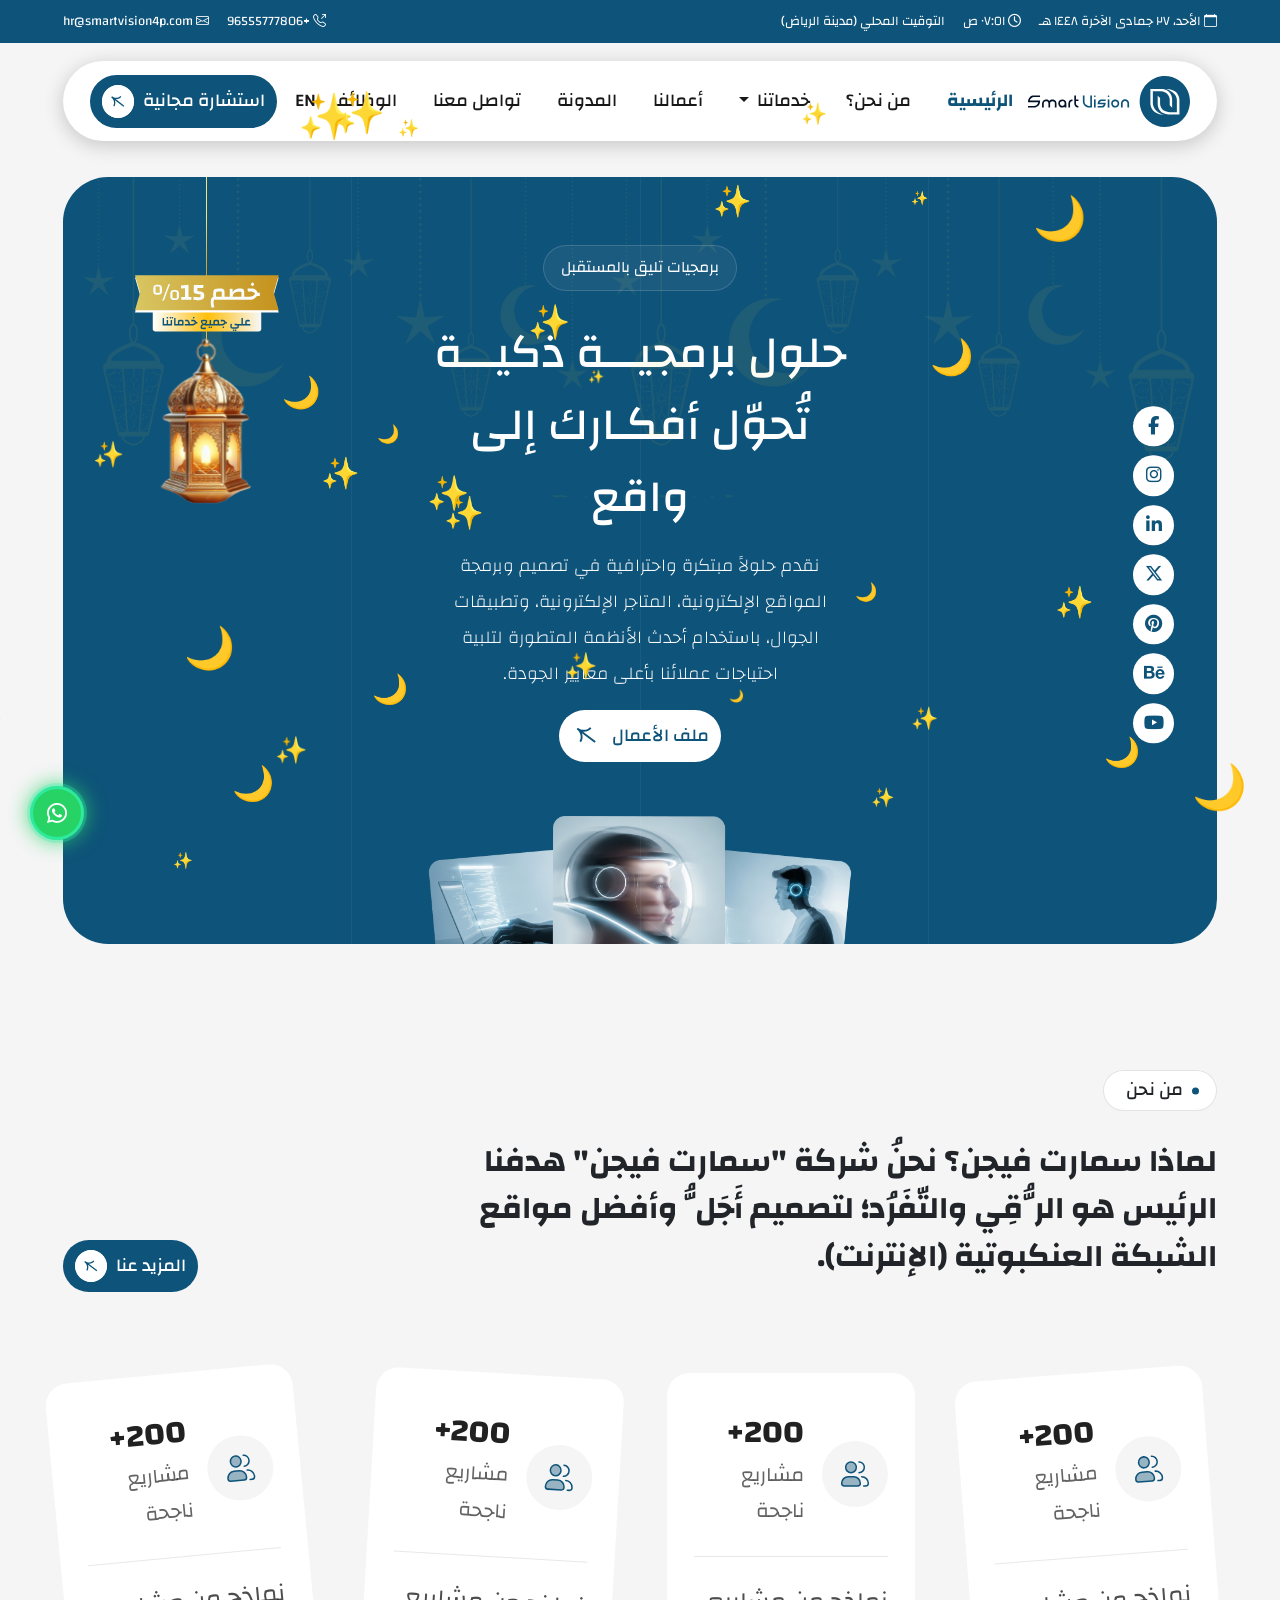
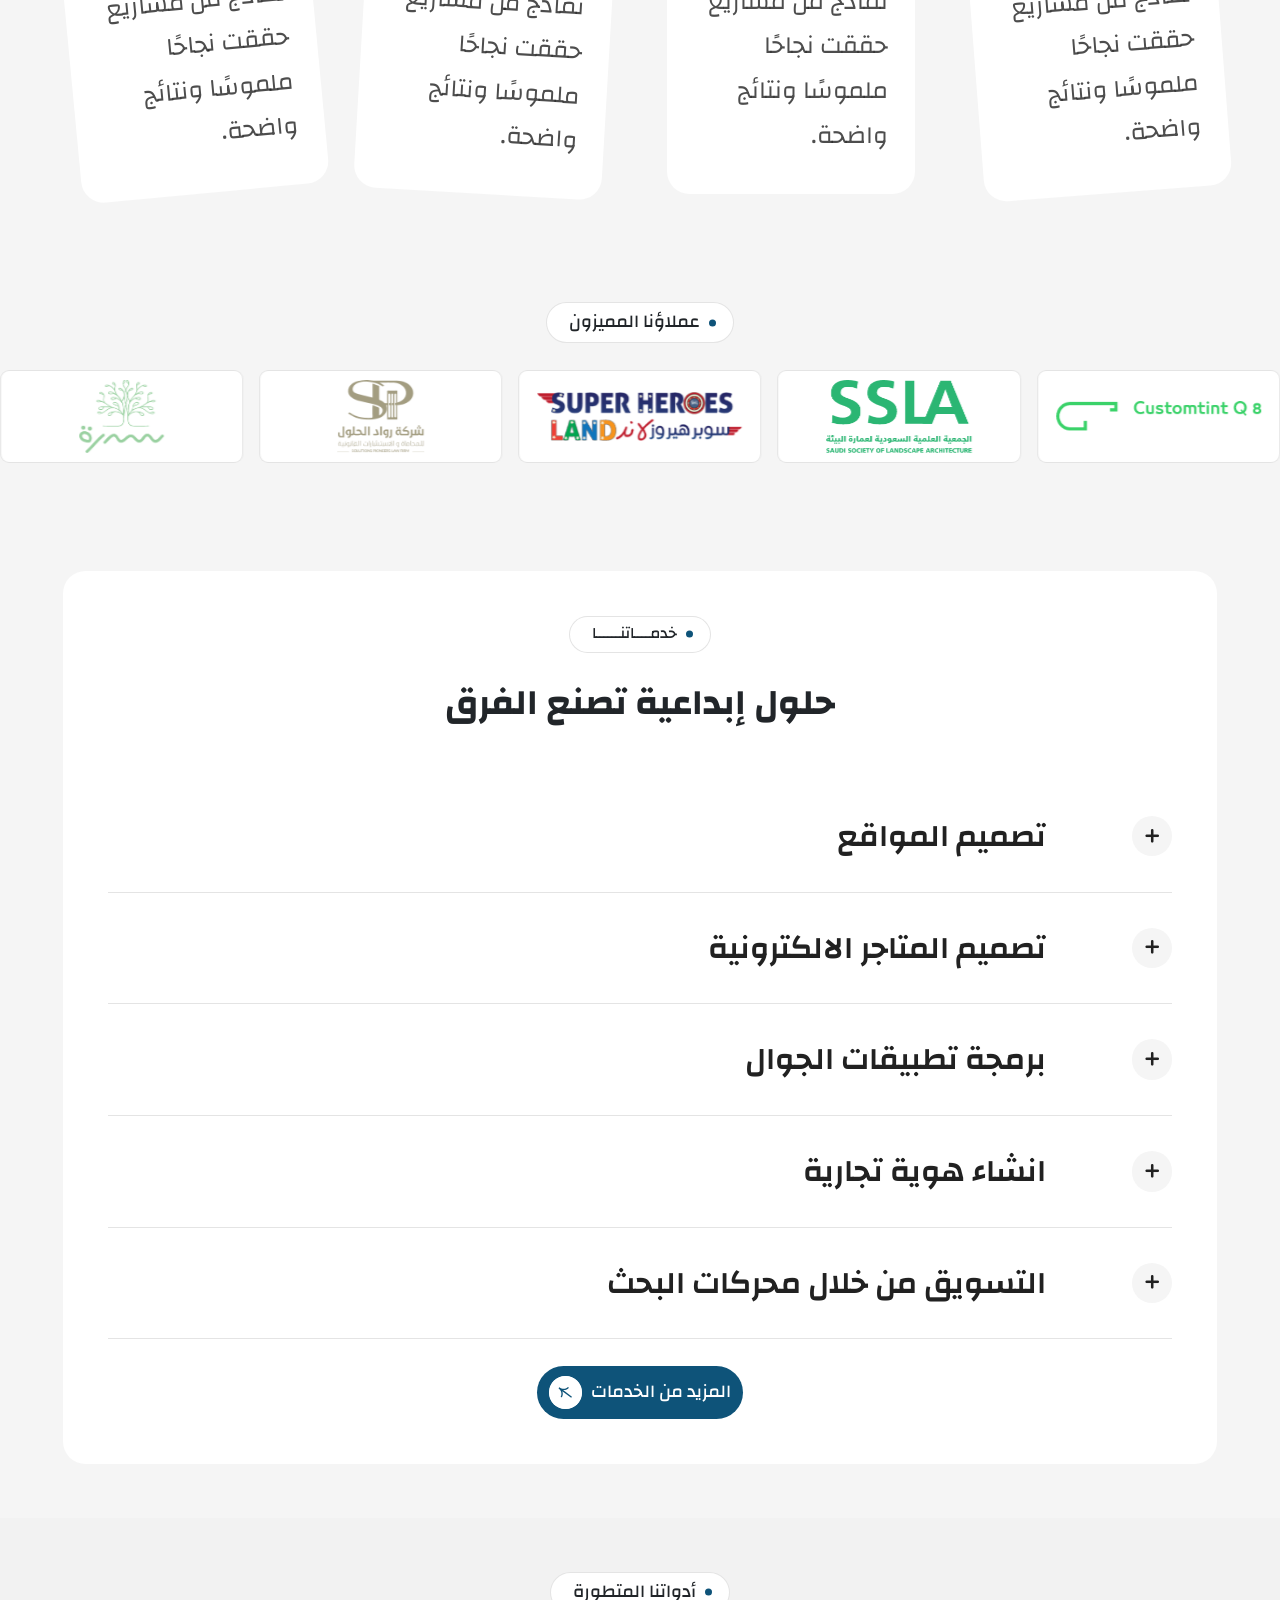
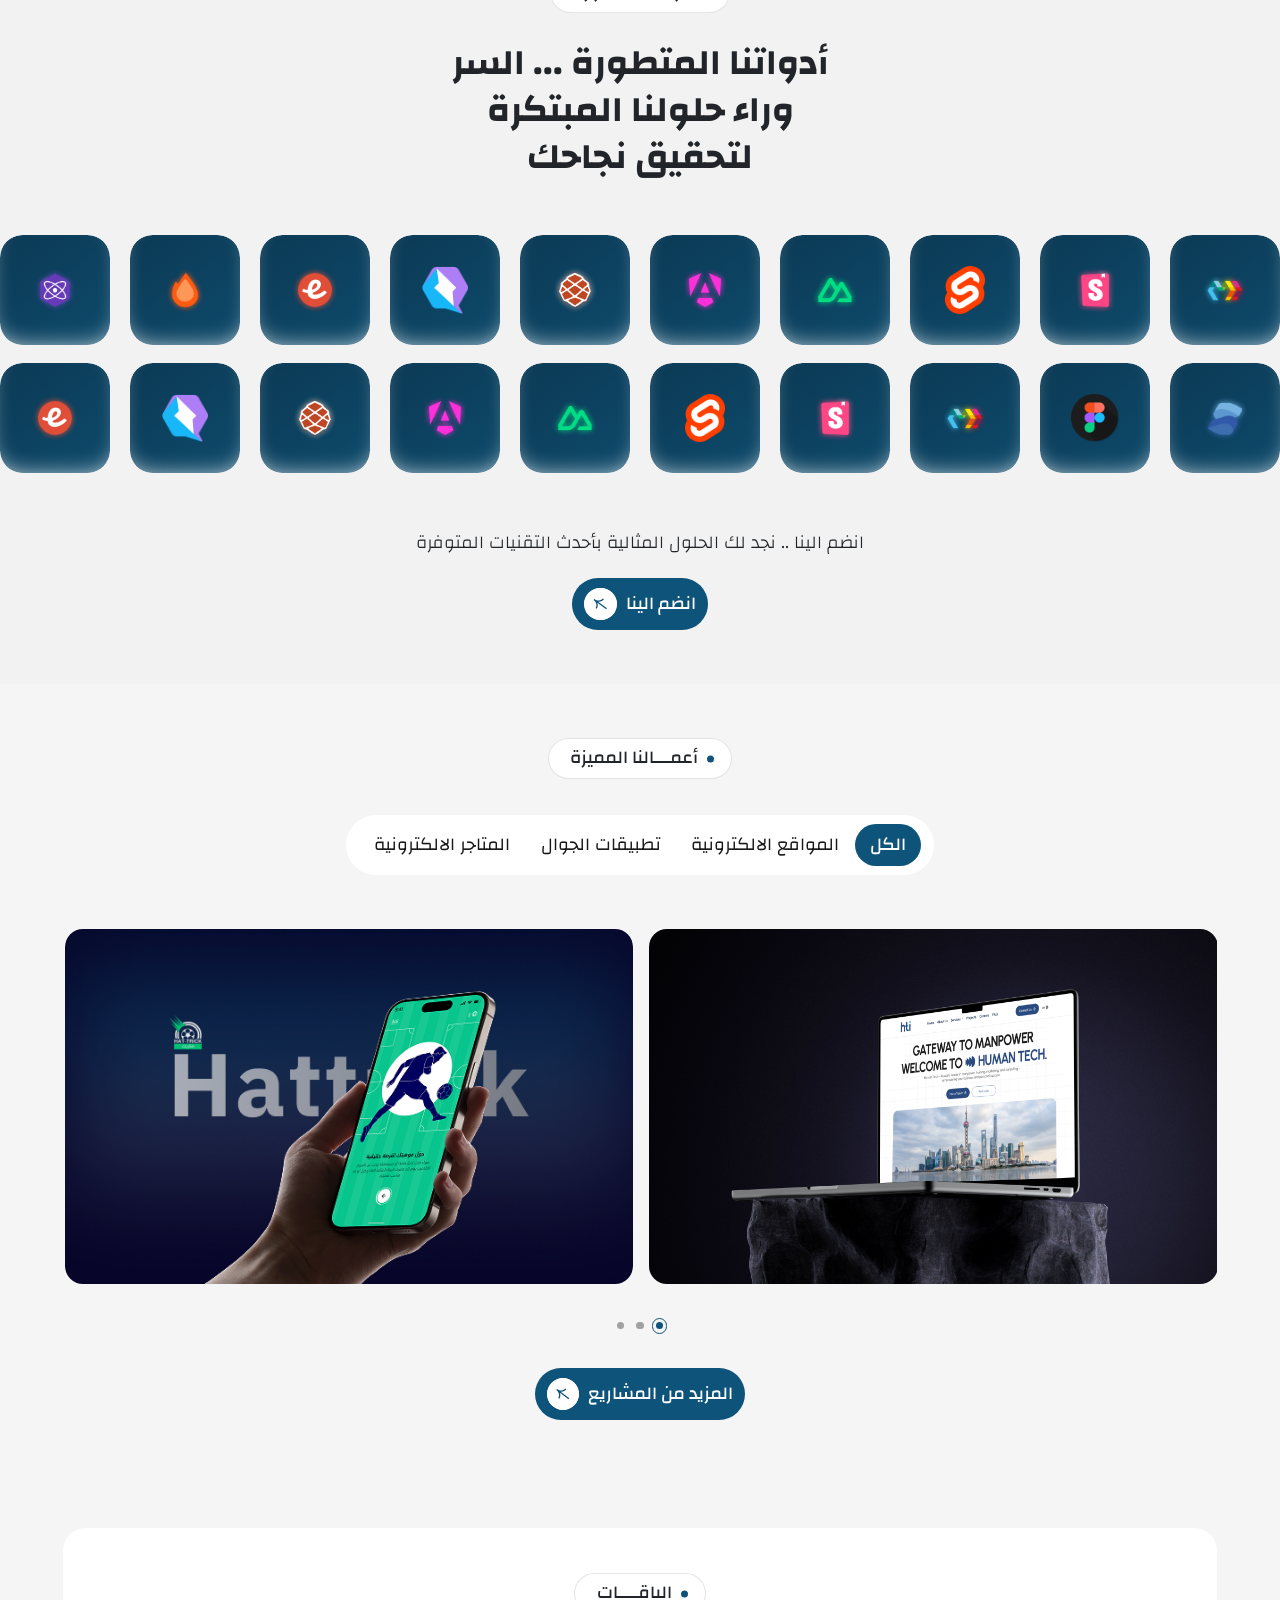
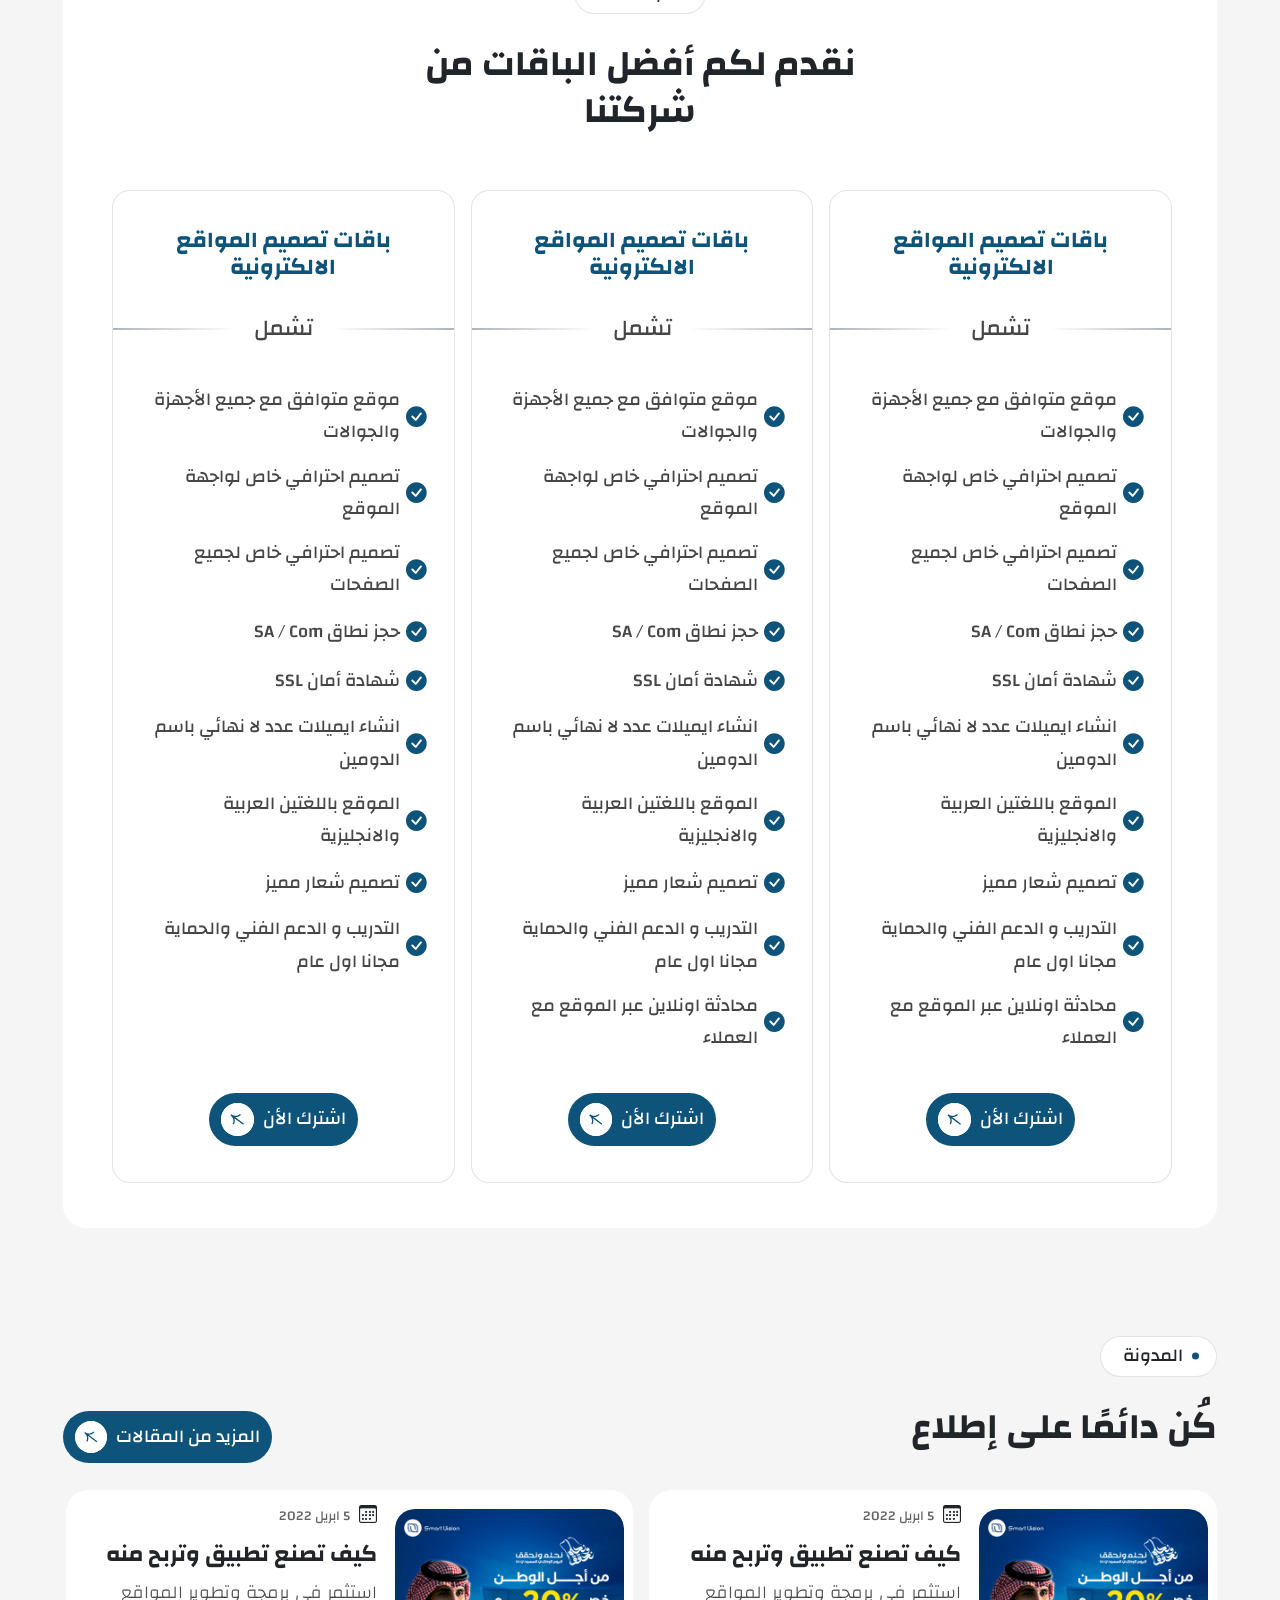
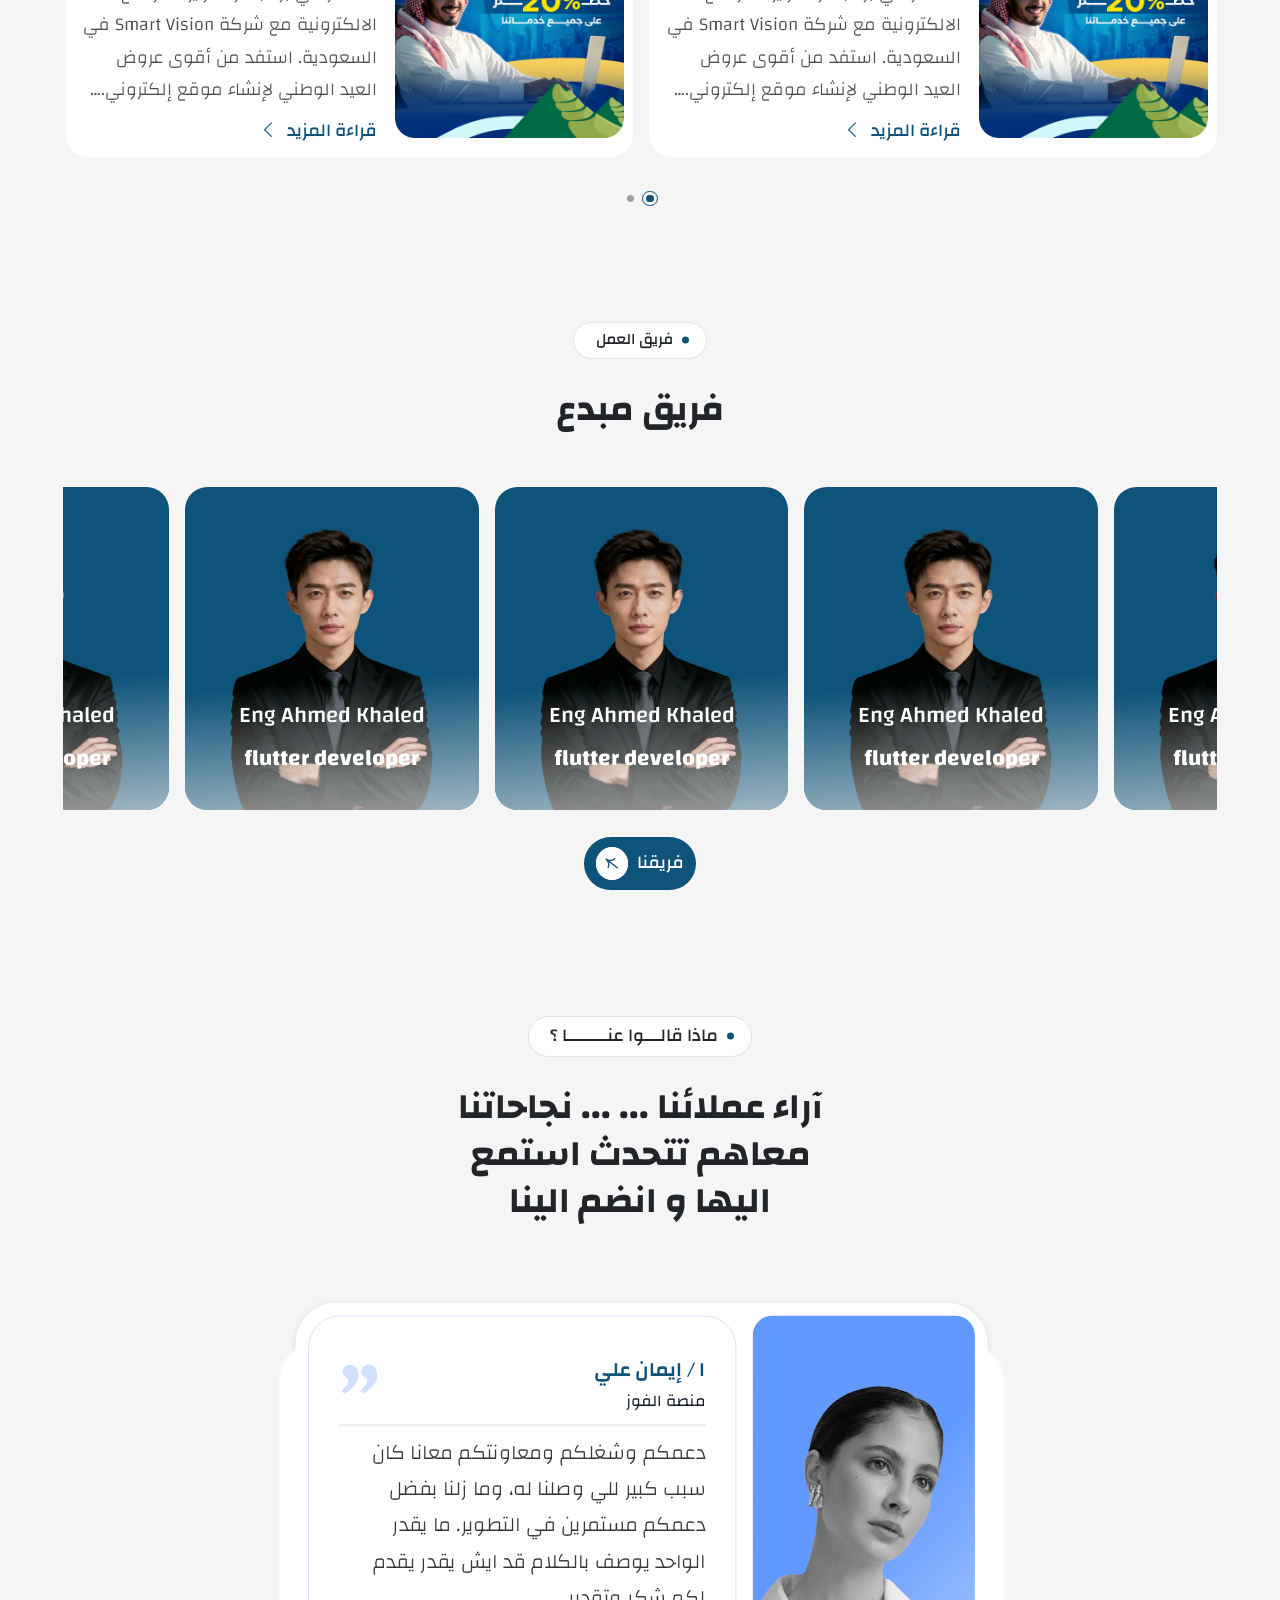
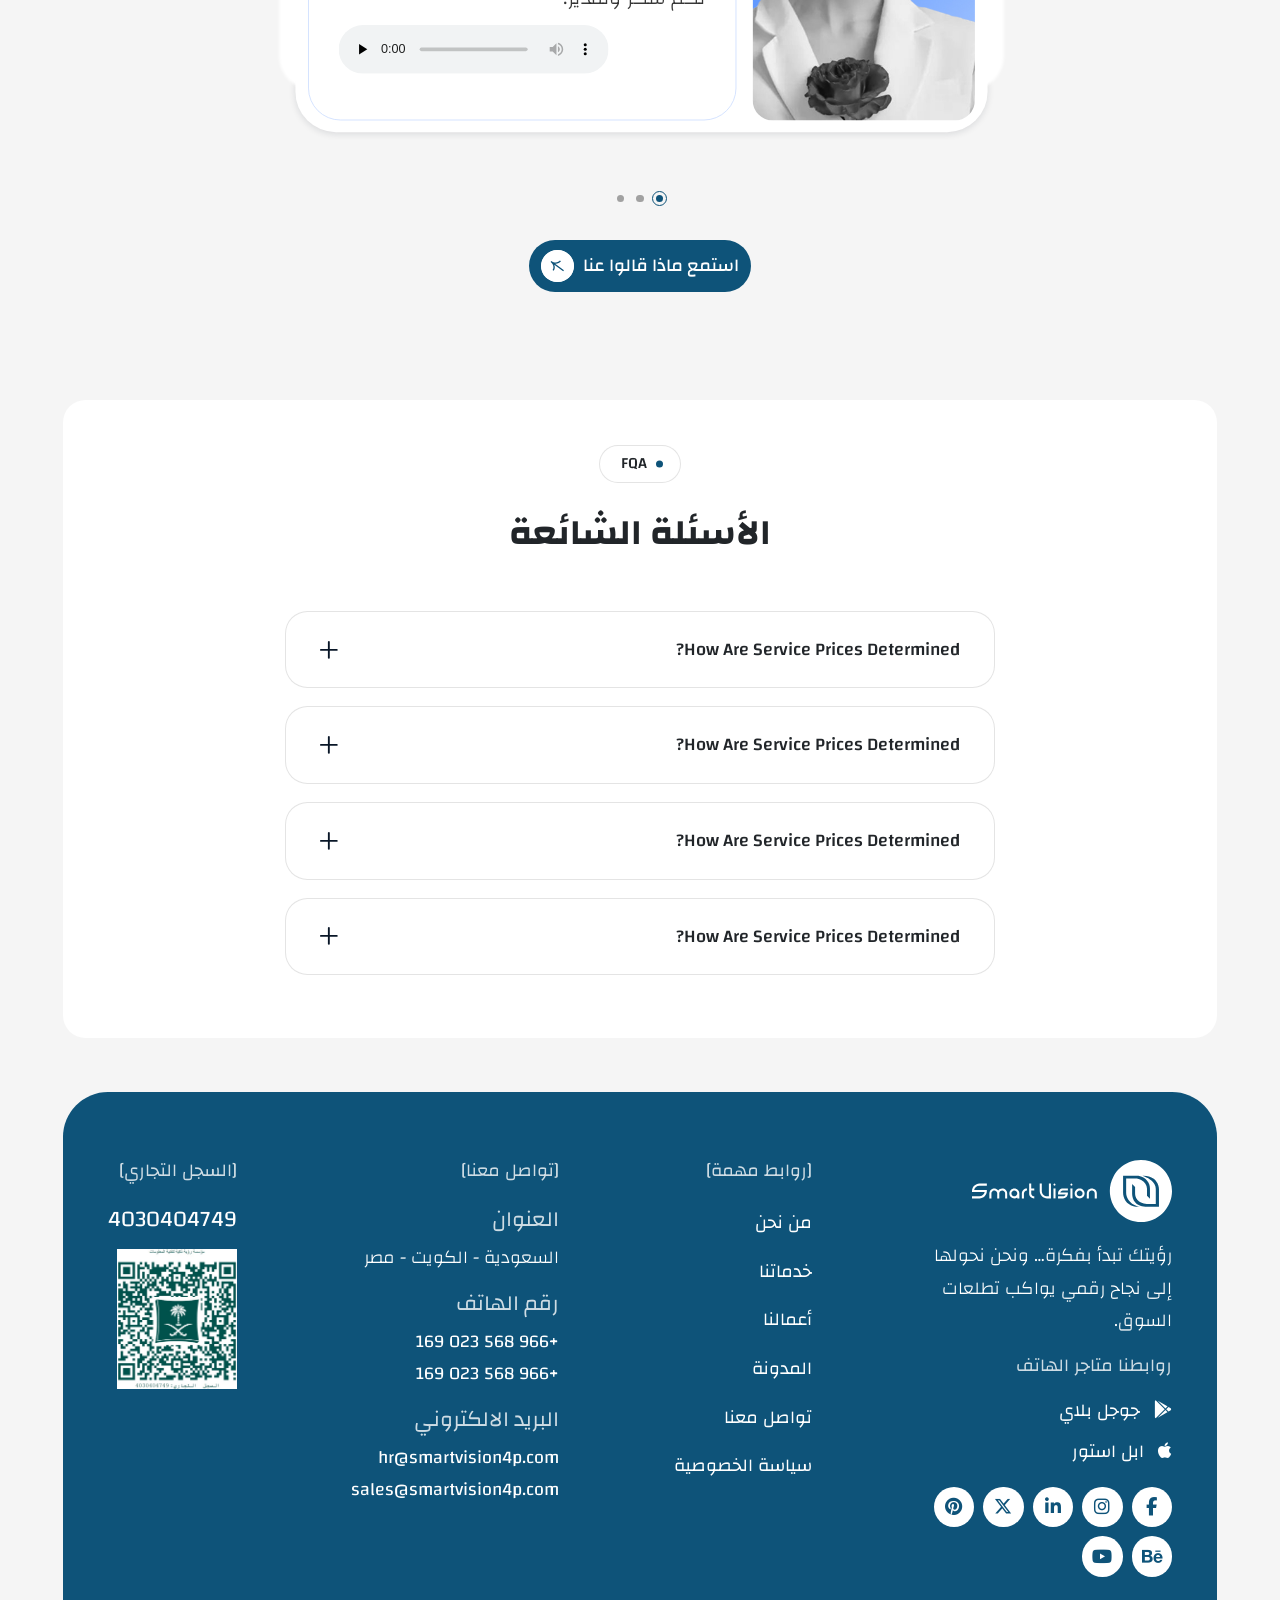
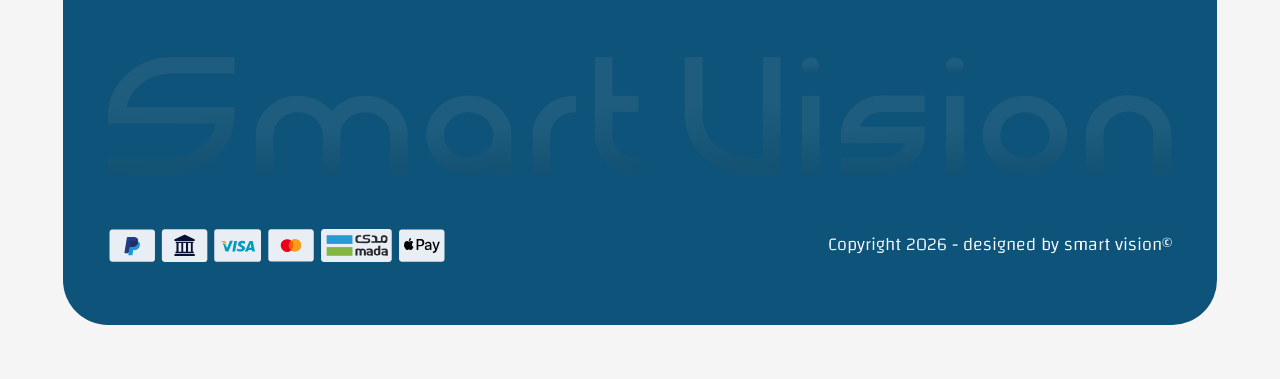
==== index.html @ 7037a44e "smart" ====
<!doctype html>
<html lang="ar" dir="rtl">
  <head>
    <meta charset="UTF-8" />
    <meta http-equiv="X-UA-Compatible" content="IE=edge" />
    <meta name="viewport" content="width=device-width, initial-scale=1.0" />
    <title>Smart Vision</title>
    <link rel="icon" href="images/fav_icon.svg" />

    <meta
      name="keywords"
      content="شركة تصميم مواقع إلكترونية, تصميم مواقع الإنترنت, تطوير المواقع الإلكترونية, تصميم مواقع متاجر إلكترونية, تطوير تطبيقات موبايل, تصميم مواقع احترافية, شركات برمجة المواقع, أفضل شركات تصميم المواقع, تصميم تطبيقات جوال, تصميم مواقع لشركات, حلول تصميم المواقع, تطوير واجهات المستخدم, تصميم مواقع وتسويق إلكتروني, برمجة تطبيقات الجوال, خدمات تطوير المواقع الإلكترونية, أفضل تصميم مواقع في الشرق الأوسط"
    />

    <meta
      name="description"
      content="شركة سعودية رائدة في تصميم وتطوير المواقع الإلكترونية والتطبيقات، نقدم حلولاً مبتكرة ومتطورة لعملائنا في مجال تصميم مواقع الإنترنت، تطوير التطبيقات، وتصميم المتاجر الإلكترونية. خدماتنا تركز على توفير أفضل التجارب الرقمية التي تواكب آخر التطورات في عالم التكنولوجيا."
    />

    <!-- Bootstrap  **== note: file needs to be changed according to the language ==**-->
    <link rel="stylesheet" href="css/bootstrap.rtl.min.css" />
    <!-- <link rel="stylesheet" href="css/bootstrap.min.css"> -->

    <!-- icons  -->
    <link
      rel="stylesheet"
      href="https://cdn.jsdelivr.net/npm/bootstrap-icons@1.13.1/font/bootstrap-icons.min.css"
    />
    <link
      rel="stylesheet"
      href="https://cdnjs.cloudflare.com/ajax/libs/font-awesome/6.7.1/css/all.min.css"
      integrity="sha512-5Hs3dF2AEPkpNAR7UiOHba+lRSJNeM2ECkwxUIxC1Q/FLycGTbNapWXB4tP889k5T5Ju8fs4b1P5z/iB4nMfSQ=="
      crossorigin="anonymous"
      referrerpolicy="no-referrer"
    />

    <!--  slider -->
    <link
      rel="stylesheet"
      href="https://cdn.jsdelivr.net/npm/swiper@11/swiper-bundle.min.css"
    />

    <link
      rel="stylesheet"
      href="https://cdnjs.cloudflare.com/ajax/libs/animate.css/4.1.1/animate.min.css"
      integrity="sha512-c42qTSw/wPZ3/5LBzD+Bw5f7bSF2oxou6wEb+I/lqeaKV5FDIfMvvRp772y4jcJLKuGUOpbJMdg/BTl50fJYAw=="
      crossorigin="anonymous"
      referrerpolicy="no-referrer"
    />

    <link rel="stylesheet" href="css/owl.carousel.min.css" />
    <link rel="stylesheet" href="css/owl.theme.default.min.css" />

    <!-- custom css file link  -->
    <link rel="stylesheet" href="css/style.css" />
  </head>

  <body>
    <!-- go to up -->
    <div class="scrollUp" id="scrollUp">
      <a href="#" aria-label="go to page up">
        <i class="fa-solid fa-chevron-up"></i>
      </a>
    </div>

    <!-- fixed whatsapp icon -->
    <div class="scrollUp whatsapp">
      <a
        href="https://api.whatsapp.com/send?phone=966568023169"
        target="_blank"
        aria-label="تواصل معنا عن الواتساب"
      >
        <i class="bi bi-whatsapp"></i>
      </a>
    </div>

    <!-- ramadan intro  -->
    <canvas id="canvas"></canvas>

    <!-- navbar -->
    <header>
      <!-- Top Navigation -->
      <div class="top-nav position-relative d-none d-md-block mb-3 wow animate__fadeInDown" data-wow-duration="1s">
        <div
          class="container-fluid position-relative z-3 d-flex align-items-center justify-content-between text-white"
        >
          <div class="date-time">
            <div class="date">
              <i class="bi bi-calendar"></i>
              <time id="hijriDate"></time>
            </div>

            <div class="time">
              <i class="fa-regular fa-clock"></i>
              <time id="liveTime"></time>
            </div>

            <div class="zone">
              التوقيت المحلي
              <span>(مدينة الرياض)</span>
            </div>
          </div>
          <div class="contacts">
            <div class="phone">
              <a href="tel:+96555777806" aria-label="Call us at +96555777806">
                <i class="bi bi-telephone-outbound"></i>
                +96555777806
              </a>
            </div>
            <div class="email">
              <a
                href="mailto:hr@smartvision4p.com"
                aria-label="Send an email to hr@smartvision4p.com"
              >
                <i class="bi bi-envelope"></i>
                hr@smartvision4p.com
              </a>
            </div>
          </div>
        </div>
      </div>
      <!-- Navbar -->
      <nav
        id="mainNav"
        class="navbar navbar-expand-lg navbar-light top-0 wow animate__fadeInDown" data-wow-duration="1.5s"
        data-bs-theme="light"
      >
        <div class="container-fluid">
          <div class="navbar-wrapper">
            <button
              class="navbar-toggler"
              type="button"
              data-bs-toggle="collapse"
              data-bs-target="#navbarSupportedContent"
              aria-controls="navbarSupportedContent"
              aria-expanded="false"
              aria-label="Toggle navigation"
            >
              <span class="navbar-toggler-icon"></span>
            </button>
            <a class="navbar-brand m-0" href="index.html">
              <img src="images/logo.svg" alt="Smart Vision logo" />
            </a>
            <div
              class="collapse navbar-collapse justify-content-between align-items-center"
              id="navbarSupportedContent"
            >
              <ul class="navbar-nav mb-2 mb-lg-0">
                <li class="nav-item">
                  <a
                    class="nav-link active"
                    aria-current="page"
                    aria-label="Go to home page"
                    href="index.html"
                  >
                    الرئيسية
                  </a>
                </li>
                <li class="nav-item">
                  <a
                    class="nav-link"
                    href="about.html"
                    aria-label="Learn more about us"
                  >
                    من نحن؟
                  </a>
                </li>
                <li class="nav-item">
                  <div class="dropdown">
                    <button
                      class="nav-link bg-transparent dropdown-toggle"
                      type="button"
                      data-bs-toggle="dropdown"
                      aria-expanded="false"
                    >
                      خدماتنا
                    </button>
                    <ul class="dropdown-menu">
                      <li>
                        <a class="dropdown-item" href="service-details.html"
                          >تصميم المواقع</a
                        >
                      </li>
                      <li>
                        <a class="dropdown-item" href="service-details.html"
                          >تصميم المتاجر الالكترونية</a
                        >
                      </li>
                      <li>
                        <a class="dropdown-item" href="service-details.html"
                          >برمجة تطبيقات الجوال</a
                        >
                      </li>
                      <li>
                        <a class="dropdown-item" href="service-details.html"
                          >أنشاء هوية تجارية</a
                        >
                      </li>
                      <li>
                        <a class="dropdown-item" href="service-details.html"
                          >التسويق من خلال محركات البحث</a
                        >
                      </li>
                      <li>
                        <a class="dropdown-item" href="service-details.html"
                          >فيديو الموشن جرافيك</a
                        >
                      </li>
                      <li>
                        <a class="dropdown-item" href="service-details.html"
                          >كتابة واضافة المحتوى</a
                        >
                      </li>
                      <li>
                        <a class="dropdown-item" href="service-details.html"
                          >دعم فني للمواقع الالكترونية</a
                        >
                      </li>
                    </ul>
                  </div>
                </li>
                <li class="nav-item">
                  <a
                    class="nav-link"
                    href="projects.html"
                    aria-label="View our projects"
                  >
                    أعمالنا
                  </a>
                </li>
                <li class="nav-item">
                  <a
                    class="nav-link"
                    href="blogs.html"
                    aria-label="Read our latest blogs"
                  >
                    المدونة
                  </a>
                </li>
                <li class="nav-item">
                  <a
                    class="nav-link"
                    href="contact.html"
                    aria-label="Contact us for inquiries"
                  >
                    تواصل معنا
                  </a>
                </li>
                <li class="nav-item">
                  <a
                    class="nav-link"
                    href="jobs.html"
                    aria-label="Contact us for inquiries"
                  >
                    الوظائف
                  </a>
                </li>
              </ul>
              <ul class="Request-project d-flex align-items-center gap-2">
                <li class="nav-item">
                  <a
                    href="#"
                    class="nav-link main"
                    id="lang"
                    aria-label="Switch to English"
                  >
                    EN
                  </a>
                </li>
                <li class="separator d-none d-lg-flex align-items-center"></li>

                <li class="nav-item">
                  <a
                    class="nav-link"
                    href="request-project.html"
                    aria-label="Request your project"
                  >
                    <span class="main-btn">
                      <span> استشارة مجانية </span>

                      <img
                        src="images/icons/arrow.svg"
                        alt="arrow right icon"
                      />
                    </span>
                  </a>
                </li>
              </ul>
            </div>
          </div>
        </div>
      </nav>
    </header>

    <!-- Hero Section -->
    <section class="heroSec" role="banner">
      <div class="container-fluid">
        <div class="heroWrapper wow animate__fadeIn" data-wow-duration="3s">
          <div class="overlay">
            <div class="ln"></div>
            <div class="ln"></div>
            <div class="ln"></div>
          </div>

          <!-- ramadan offers -->
          <img
            src="images/lamb.svg"
            class="ramadan-lamb"
            alt="خصم ١٥٪ على جميع خدماتنا بمناسبه شهر رمضان"
          />

          <!-- الروابط الاجتماعية -->
          <nav aria-label="Social Media Links">
            <ul class="social-icons">
              <li>
                <a
                  href="https://www.facebook.com/smartvision4p.eg"
                  target="_blank"
                  aria-label="Visit our Facebook page"
                >
                  <i class="fa-brands fa-facebook-f"></i>
                </a>
              </li>
              <li>
                <a
                  href="https://www.instagram.com/smartvision.group"
                  target="_blank"
                  aria-label="Visit our Instagram page"
                >
                  <i class="fa-brands fa-instagram"></i>
                </a>
              </li>
              <li>
                <a
                  href="https://www.linkedin.com/in/smartvision4p-%D8%B4%D8%B1%D9%83%D8%A9-%D8%A8%D8%B1%D9%85%D8%AC%D8%A9-a4627720a/"
                  target="_blank"
                  aria-label="Visit our LinkedIn page"
                >
                  <i class="fa-brands fa-linkedin-in"></i>
                </a>
              </li>
              <li>
                <a
                  href="https://x.com/SmartVision4p"
                  target="_blank"
                  aria-label="Visit our X Twitter page"
                >
                  <i class="fa-brands fa-x-twitter"></i>
                </a>
              </li>
              <li>
                <a
                  href="https://www.pinterest.com/smartvision860/_created/"
                  target="_blank"
                  aria-label="Visit our pinterest page"
                >
                  <i class="fa-brands fa-pinterest"></i>
                </a>
              </li>
              <li>
                <a
                  href="https://www.behance.net/SmArtVision44p"
                  target="_blank"
                  aria-label="Visit our behance page"
                >
                  <i class="fa-brands fa-behance"></i>
                </a>
              </li>
              <li>
                <a
                  href="https://www.youtube.com/@smartvision4p"
                  target="_blank"
                  aria-label="Visit our youtube chanel"
                >
                  <i class="fa-brands fa-youtube"></i>
                </a>
              </li>
            </ul>
          </nav>
          <!-- المحتوى -->
          <div class="hero-content col-lg-5 col-md-9 mx-auto">
            <div class=" wow animate__slideInDown" data-wow-duration="1s" >
              <p class="subTitle mb-4 mx-auto">برمجيات تليق بالمستقبل</p>
              <h1 class="">حلول برمجيـــة ذكيـــة تُحوّل أفكـارك إلى واقع</h1>
              <p>
                نقدم حلولاً مبتكرة واحترافية في تصميم وبرمجة المواقع الإلكترونية،
                المتاجر الإلكترونية، وتطبيقات الجوال، باستخدام أحدث الأنظمة
                المتطورة لتلبية احتياجات عملائنا بأعلى معايير الجودة.
              </p>
            </div>
            <div class="wow animate__slideInUp" data-wow-duration="1s">
              <a class="nav-link" href="" aria-label="View our portfolio of work">
                <span class="main-btn mb-5">
                  <span> ملف الأعمال </span>
  
                  <img
                    src="images/icons/arrow-right.svg"
                    alt="arrow right icon"
                  />
                </span>
              </a>
              <div class="hero-img mt-4 ">
                <img src="images/hero.png" alt="" />
              </div>
            </div>
          </div>
        </div>
      </div>
    </section>

    <!-- about -->
    <section class="about py-5">
      <div class="container-fluid">
        <div
          class="d-flex flex-wrap align-items-end justify-content-between gap-md-4 gap-2"
        >
          <div class="title col-10 col-md-8" aria-labelledby="about-heading">
            <p class="secName mb-4 wow animate__fadeInDown" data-wow-duration="1s">من نحن</p>
            <h2 class="fs-3 secTitle wow animate__fadeInUp" data-wow-duration="1s" id="about-heading">
              لماذا سمارت فيجن؟ نحنُ شركة "سمارت فيجن" هدفنا الرئيس هو الرُّقِي
              والتّفَرُد؛ لتصميم أَجَلُّ وأفضل مواقع الشبكة العنكبوتية
              (الإنترنت).
            </h2>
          </div>
          <a
            class="main-btn wow animate__slideInLeft" data-wow-duration="2s"
            href="about.html"
            aria-label="Learn more about why choose Smart Vision for your projects"
          >
            <span> المزيد عنا </span>

            <img src="images/icons/arrow.svg" alt="arrow right icon" />
          </a>
        </div>
        <div class="row row-cols-1 row-cols-md-2 row-cols-lg-4 g-md-5 g-3 mt-4">
          <div class="col wow animate__slideInUp" data-wow-duration="3s">
            <div class="card">
              <div class="card-body">
                <div class="d-flex align-items-center gap-3 mb-3">
                  <div class="about-icon position-relative">
                    <img src="images/icons/about-Icon.svg" alt="" />
                  </div>
                  <div class="card-title">
                    <b class="about-static fw-bold"> 200+</b>
                    <p class="about-title">مشاريع ناجحة</p>
                  </div>
                </div>
                <p class="about-desc">
                  نماذج من مشاريع حققت نجاحًا ملموسًا ونتائج واضحة.
                </p>
              </div>
            </div>
          </div>
          <div class="col wow animate__slideInUp" data-wow-duration="3s">
            <div class="card">
              <div class="card-body">
                <div class="d-flex align-items-center gap-3 mb-3">
                  <div class="about-icon position-relative">
                    <img src="images/icons/about-Icon.svg" alt="" />
                  </div>
                  <div class="card-title">
                    <b class="about-static fw-bold"> 200+</b>
                    <p class="about-title">مشاريع ناجحة</p>
                  </div>
                </div>
                <p class="about-desc">
                  نماذج من مشاريع حققت نجاحًا ملموسًا ونتائج واضحة.
                </p>
              </div>
            </div>
          </div>
          <div class="col wow animate__slideInUp" data-wow-duration="3s">
            <div class="card">
              <div class="card-body">
                <div class="d-flex align-items-center gap-3 mb-3">
                  <div class="about-icon position-relative">
                    <img src="images/icons/about-Icon.svg" alt="" />
                  </div>
                  <div class="card-title">
                    <b class="about-static fw-bold"> 200+</b>
                    <p class="about-title">مشاريع ناجحة</p>
                  </div>
                </div>
                <p class="about-desc">
                  نماذج من مشاريع حققت نجاحًا ملموسًا ونتائج واضحة.
                </p>
              </div>
            </div>
          </div>
          <div class="col wow animate__slideInUp" data-wow-duration="3s">
            <div class="card">
              <div class="card-body">
                <div class="d-flex align-items-center gap-3 mb-3">
                  <div class="about-icon position-relative">
                    <img src="images/icons/about-Icon.svg" alt="" />
                  </div>
                  <div class="card-title">
                    <b class="about-static fw-bold"> 200+</b>
                    <p class="about-title">مشاريع ناجحة</p>
                  </div>
                </div>
                <p class="about-desc">
                  نماذج من مشاريع حققت نجاحًا ملموسًا ونتائج واضحة.
                </p>
              </div>
            </div>
          </div>
        </div>
      </div>
    </section>

    <!-- partners -->
    <section class="partners py-5">
      <div class="container-fluid">
        <div class="title mb-4" aria-labelledby="partners-heading">
          <p class="secName mx-auto wow animate__fadeInDown" data-wow-duration="1s">عملاؤنا المميزون</p>
        </div>
      </div>
      <div class="swiper">
        <div class="swiper-wrapper">
          <div class="swiper-slide card">
            <div class="card-img-top">
              <img src="images/partners/partner_1.png" alt="" />
            </div>
          </div>
          <div class="swiper-slide card">
            <div class="card-img-top">
              <img src="images/partners/partner_2.png" alt="" />
            </div>
          </div>
          <div class="swiper-slide card">
            <div class="card-img-top">
              <img src="images/partners/partner_3.png" alt="" />
            </div>
          </div>
          <div class="swiper-slide card">
            <div class="card-img-top">
              <img src="images/partners/partner_4.png" alt="" />
            </div>
          </div>
          <div class="swiper-slide card">
            <div class="card-img-top">
              <img src="images/partners/partner_5.png" alt="" />
            </div>
          </div>
          <div class="swiper-slide card">
            <div class="card-img-top">
              <img src="images/partners/partner_6.png" alt="" />
            </div>
          </div>
          <div class="swiper-slide card">
            <div class="card-img-top">
              <img src="images/partners/partner_13.svg" alt="" />
            </div>
          </div>
          <div class="swiper-slide card">
            <div class="card-img-top">
              <img src="images/partners/partner_10.png" alt="" />
            </div>
          </div>
          <div class="swiper-slide card">
            <div class="card-img-top">
              <img src="images/partners/partner_11.png" alt="" />
            </div>
          </div>
          <div class="swiper-slide card">
            <div class="card-img-top">
              <img src="images/partners/partner_12.png" alt="" />
            </div>
          </div>
        </div>
        <div class="swiper-pagination"></div>
      </div>
    </section>

    <!-- SERVICES -->
    <section class="services py-5">
      <div class="container-fluid">
        <div class="card-wrapper">
          <div class="title text-center mb-5">
            <small class="secName mx-auto mb-4 wow animate__fadeInDown" data-wow-duration="1s"> خدمــــاتنــــــا </small>
            <h2 class="secTitle wow animate__fadeInUp" data-wow-duration="1s">حلول إبداعية تصنع الفرق</h2>
          </div>
          <div class="services-wrapper">
            <div class="service wow animate__fadeInTopRight" data-wow-duration="1s">
              <div class="row justify-content-between gap-2">
                <div class="col-12 col-lg-8">
                  <button
                    class="serv-title d-flex align-items-center bg-transparent"
                    type="button"
                    data-bs-toggle="collapse"
                    data-bs-target=".serv_1"
                    aria-expanded="false"
                    aria-controls="serv_1"
                  >
                    <span>تصميم المواقع</span>
                  </button>
                  <div class="collapse serv_1">
                    <div class="serv-content">
                      <div class="serv-desc cut-txt">
                        <p>
                          أصبح في يومنا هذا من الضروري للغاية هو تصميم موقع
                          إلكتروني، فهو الذي يتيح للشركات والمؤسسات والأفراد عرض
                          خدماتهم ومنتجاتهم بشكل احترافي يسهل الوصول إليه في أي
                          وقت ومن أي مكان. كما يُعد الموقع الإلكتروني واجهة
                          رقمية تعكس هوية النشاط التجاري وتُسهم في بناء الثقة مع
                          العملاء وتعزيز المصداقية في السوق. ومع التطور
                          التكنولوجي المتسارع واعتماد المستخدمين بشكل كبير على
                          الإنترنت في البحث واتخاذ قرارات الشراء، أصبح امتلاك
                          موقع إلكتروني متكامل وسريع الاستجابة ضرورة لا غنى
                          عنها، وليس مجرد خيار إضافي. فالموقع الجيد يساعد على
                          الوصول إلى شريحة أكبر من الجمهور، ويُحسن من تجربة
                          المستخدم من خلال تصميم منظم وسهل التصفح ومتوافق مع
                          مختلف الأجهزة. بالإضافة إلى ذلك، يساهم تصميم موقع
                          احترافي في تحسين الظهور على محركات البحث، مما يزيد من
                          فرص الانتشار وجذب العملاء المحتملين بطريقة فعّالة
                          ومستدامة. كما يمكن ربط الموقع بوسائل التواصل الاجتماعي
                          وأنظمة الإدارة المختلفة، مما يسهل عملية إدارة المحتوى
                          والتواصل مع العملاء بشكل أسرع وأكثر كفاءة. ولذلك فإن
                          الاستثمار في تصميم موقع إلكتروني عصري يعكس جودة
                          الخدمات ويواكب أحدث معايير التصميم والتطوير أصبح خطوة
                          أساسية لنجاح أي نشاط تجاري في العصر الرقمي، حيث يجمع
                          بين الجاذبية البصرية والأداء التقني القوي لتحقيق أفضل
                          النتائج وتحقيق النمو والاستمرارية في سوق تنافسي متطور.
                        </p>
                      </div>
                      <div class="tags">
                        <span>UI/UX</span>
                        <span>Web Design</span>
                        <span>Modern Design</span>
                        <span>Responsive</span>
                      </div>
                    </div>
                  </div>
                </div>
                <div class="col-12 col-lg-3 collapse serv_1">
                  <div class="serv-image">
                    <img src="images/serv_1.png" class="w-100" alt="" />
                  </div>
                </div>
              </div>
            </div>
            <div class="service wow animate__fadeInTopRight" data-wow-duration="1s">
              <div class="row justify-content-between gap-2">
                <div class="col-12 col-lg-8">
                  <button
                    class="serv-title d-flex align-items-center bg-transparent"
                    type="button"
                    data-bs-toggle="collapse"
                    data-bs-target=".serv_2"
                    aria-expanded="false"
                    aria-controls="serv_2"
                  >
                    <span>تصميم المتاجر الالكترونية</span>
                  </button>
                  <div class="collapse serv_2">
                    <div class="serv-content">
                      <div class="serv-desc cut-txt">
                        <p>
                          تصميم متجر من شركة سمارت فيجن يعد من أقوي الأفكار
                          والمشاريع في العصر الحالي تخدم مشاريع التجاره
                          الإلكترونية لذلك قمنا بتوفير متجر خاص وفريد للتجار و
                          ..
                        </p>
                      </div>
                      <div class="tags">
                        <span>E-Commerce</span>
                        <span>Web Design</span>
                        <span>UI/UX</span>
                        <span>Responsive</span>
                      </div>
                    </div>
                  </div>
                </div>
                <div class="col-12 col-lg-3 collapse serv_2">
                  <div class="serv-image">
                    <img src="images/serv_2.png" class="w-100" alt="" />
                  </div>
                </div>
              </div>
            </div>
            <div class="service wow animate__fadeInTopRight" data-wow-duration="1s">
              <div class="row justify-content-between gap-2">
                <div class="col-12 col-lg-8">
                  <button
                    class="serv-title d-flex align-items-center bg-transparent"
                    type="button"
                    data-bs-toggle="collapse"
                    data-bs-target=".serv_3"
                    aria-expanded="false"
                    aria-controls="serv_3"
                  >
                    <span>برمجة تطبيقات الجوال</span>
                  </button>
                  <div class="collapse serv_3">
                    <div class="serv-content">
                      <div class="serv-desc cut-txt">
                        <p>
                          البرمجة وتطبيقات الجوال لا يوجد شيء حولنا بلا برمجة
                          حيث نستخدم التطبيقات في العديد من تلبية احتياجاتنا
                          اليومية إن لم تكن كلها
                        </p>
                      </div>
                      <div class="tags">
                        <span>Mobile Apps</span>
                        <span>Flutter</span>
                        <span>iOS</span>
                        <span>Android</span>
                      </div>
                    </div>
                  </div>
                </div>
                <div class="col-12 col-lg-3 collapse serv_3">
                  <div class="serv-image">
                    <img src="images/serv_3.png" class="w-100" alt="" />
                  </div>
                </div>
              </div>
            </div>
            <div class="service wow animate__fadeInTopRight" data-wow-duration="1s">
              <div class="row justify-content-between gap-2">
                <div class="col-12 col-lg-8">
                  <button
                    class="serv-title d-flex align-items-center bg-transparent"
                    type="button"
                    data-bs-toggle="collapse"
                    data-bs-target=".serv_4"
                    aria-expanded="false"
                    aria-controls="serv_4"
                  >
                    <span> انشاء هوية تجارية </span>
                  </button>
                  <div class="collapse serv_4">
                    <div class="serv-content">
                      <div class="serv-desc cut-txt">
                        <p>
                          هويتك في عيون عملائك هي مَن تُحدد طبيعة عملك ومدى
                          إنتاجيتك وجودة منتجاتك فهذه هي الطريقة التي يميز بها
                          عملاؤك علامتك التجارية وما يميزها بين العلامات
                          التجارية...
                        </p>
                      </div>
                      <div class="tags">
                        <span>Branding</span>
                        <span>Brand Identity</span>
                        <span>Creative</span>
                      </div>
                    </div>
                  </div>
                </div>
                <div class="col-12 col-lg-3 collapse serv_4">
                  <div class="serv-image">
                    <img src="images/serv_1.png" class="w-100" alt="" />
                  </div>
                </div>
              </div>
            </div>
            <div class="service wow animate__fadeInTopRight" data-wow-duration="1s">
              <div class="row justify-content-between gap-2">
                <div class="col-12 col-lg-8">
                  <button
                    class="serv-title d-flex align-items-center bg-transparent"
                    type="button"
                    data-bs-toggle="collapse"
                    data-bs-target=".serv_5"
                    aria-expanded="false"
                    aria-controls="serv_5"
                  >
                    <span> التسويق من خلال محركات البحث </span>
                  </button>
                  <div class="collapse serv_5">
                    <div class="serv-content">
                      <div class="serv-desc cut-txt">
                        <p>
                          ما هي محركات البحث ؟ هي عباره عن نظام برمجى مصمم
                          لإجراء عمليات بحث منتظمة عبر الشبكة العالمية
                          (الإنترنت) وتقديم أفضل النتائج الممكنة بناء على...
                        </p>
                      </div>
                      <div class="tags">
                        <span>SEO</span>
                        <span>Search Marketing</span>
                        <span>Creative</span>
                      </div>
                    </div>
                  </div>
                </div>
                <div class="col-12 col-lg-3 collapse serv_5">
                  <div class="serv-image">
                    <img src="images/serv_2.png" class="w-100" alt="" />
                  </div>
                </div>
              </div>
            </div>
          </div>

          <a
            class="main-btn mt-4 mx-auto wow animate__fadeInUp" data-wow-duration="1s"
            href="services.html"
            aria-label="Explore our full range of services and solutions to meet your needs"
          >
            <span> المزيد من الخدمات </span>
            <img src="images/icons/arrow.svg" alt="arrow right icon" />
          </a>
        </div>
      </div>
    </section>

    <!-- tech tools -->
    <section class="tech-slider py-5">
      <div class="container-fluid">
        <div
          class="title col-10 col-md-8 col-lg-4 mx-auto text-center mb-5"
          aria-labelledby="tech-heading"
        >
          <p class="secName mx-auto mb-4 wow animate__fadeInDown" data-wow-duration="1s">أدواتنا المتطورة</p>
          <h2 class="secTitle wow animate__fadeInUp" data-wow-duration="1s" id="tech-heading">
            أدواتنا المتطورة ... السر وراء حلولنا المبتكرة لتحقيق نجاحك
          </h2>
        </div>
      </div>
      <div class="swiper top mb-3">
        <div class="swiper-wrapper">
          <div class="swiper-slide card">
            <div class="tech-card">
              <img src="images/tools/tool1.png" alt="" />
            </div>
          </div>
          <div class="swiper-slide card">
            <div class="tech-card">
              <img src="images/tools/tool2.png" alt="" />
            </div>
          </div>
          <div class="swiper-slide card">
            <div class="tech-card">
              <img src="images/tools/tool3.png" alt="" />
            </div>
          </div>
          <div class="swiper-slide card">
            <div class="tech-card">
              <img src="images/tools/tool4.png" alt="" />
            </div>
          </div>
          <div class="swiper-slide card">
            <div class="tech-card">
              <img src="images/tools/tool5.png" alt="" />
            </div>
          </div>
          <div class="swiper-slide card">
            <div class="tech-card">
              <img src="images/tools/tool6.png" alt="" />
            </div>
          </div>
          <div class="swiper-slide card">
            <div class="tech-card">
              <img src="images/tools/tool7.png" alt="" />
            </div>
          </div>
          <div class="swiper-slide card">
            <div class="tech-card">
              <img src="images/tools/tool8.png" alt="" />
            </div>
          </div>
          <div class="swiper-slide card">
            <div class="tech-card">
              <img src="images/tools/tool9.png" alt="" />
            </div>
          </div>
          <div class="swiper-slide card">
            <div class="tech-card">
              <img src="images/tools/tool10.png" alt="" />
            </div>
          </div>
          <div class="swiper-slide card">
            <div class="tech-card">
              <img src="images/tools/tool11.png" alt="" />
            </div>
          </div>
          <div class="swiper-slide card">
            <div class="tech-card">
              <img src="images/tools/tool12.png" alt="" />
            </div>
          </div>
          <div class="swiper-slide card">
            <div class="tech-card">
              <img src="images/tools/tool13.png" alt="" />
            </div>
          </div>
          <div class="swiper-slide card">
            <div class="tech-card">
              <img src="images/tools/tool14.png" alt="" />
            </div>
          </div>
          <div class="swiper-slide card">
            <div class="tech-card">
              <img src="images/tools/tool15.png" alt="" />
            </div>
          </div>
          <div class="swiper-slide card">
            <div class="tech-card">
              <img src="images/tools/tool16.png" alt="" />
            </div>
          </div>
          <div class="swiper-slide card">
            <div class="tech-card">
              <img src="images/tools/tool1.png" alt="" />
            </div>
          </div>
          <div class="swiper-slide card">
            <div class="tech-card">
              <img src="images/tools/tool2.png" alt="" />
            </div>
          </div>
          <div class="swiper-slide card">
            <div class="tech-card">
              <img src="images/tools/tool3.png" alt="" />
            </div>
          </div>
          <div class="swiper-slide card">
            <div class="tech-card">
              <img src="images/tools/tool4.png" alt="" />
            </div>
          </div>
          <div class="swiper-slide card">
            <div class="tech-card">
              <img src="images/tools/tool5.png" alt="" />
            </div>
          </div>
          <div class="swiper-slide card">
            <div class="tech-card">
              <img src="images/tools/tool6.png" alt="" />
            </div>
          </div>
          <div class="swiper-slide card">
            <div class="tech-card">
              <img src="images/tools/tool7.png" alt="" />
            </div>
          </div>
          <div class="swiper-slide card">
            <div class="tech-card">
              <img src="images/tools/tool8.png" alt="" />
            </div>
          </div>
          <div class="swiper-slide card">
            <div class="tech-card">
              <img src="images/tools/tool9.png" alt="" />
            </div>
          </div>
          <div class="swiper-slide card">
            <div class="tech-card">
              <img src="images/tools/tool10.png" alt="" />
            </div>
          </div>
          <div class="swiper-slide card">
            <div class="tech-card">
              <img src="images/tools/tool11.png" alt="" />
            </div>
          </div>
          <div class="swiper-slide card">
            <div class="tech-card">
              <img src="images/tools/tool12.png" alt="" />
            </div>
          </div>
          <div class="swiper-slide card">
            <div class="tech-card">
              <img src="images/tools/tool13.png" alt="" />
            </div>
          </div>
          <div class="swiper-slide card">
            <div class="tech-card">
              <img src="images/tools/tool14.png" alt="" />
            </div>
          </div>
          <div class="swiper-slide card">
            <div class="tech-card">
              <img src="images/tools/tool15.png" alt="" />
            </div>
          </div>
          <div class="swiper-slide card">
            <div class="tech-card">
              <img src="images/tools/tool16.png" alt="" />
            </div>
          </div>
        </div>
      </div>

      <!-- duplicate slider -->
      <div class="swiper bottom">
        <div class="swiper-wrapper">
          <div class="swiper-slide card">
            <div class="tech-card">
              <img src="images/tools/tool1.png" alt="" />
            </div>
          </div>
          <div class="swiper-slide card">
            <div class="tech-card">
              <img src="images/tools/tool2.png" alt="" />
            </div>
          </div>
          <div class="swiper-slide card">
            <div class="tech-card">
              <img src="images/tools/tool3.png" alt="" />
            </div>
          </div>
          <div class="swiper-slide card">
            <div class="tech-card">
              <img src="images/tools/tool4.png" alt="" />
            </div>
          </div>
          <div class="swiper-slide card">
            <div class="tech-card">
              <img src="images/tools/tool5.png" alt="" />
            </div>
          </div>
          <div class="swiper-slide card">
            <div class="tech-card">
              <img src="images/tools/tool6.png" alt="" />
            </div>
          </div>
          <div class="swiper-slide card">
            <div class="tech-card">
              <img src="images/tools/tool7.png" alt="" />
            </div>
          </div>
          <div class="swiper-slide card">
            <div class="tech-card">
              <img src="images/tools/tool8.png" alt="" />
            </div>
          </div>
          <div class="swiper-slide card">
            <div class="tech-card">
              <img src="images/tools/tool9.png" alt="" />
            </div>
          </div>
          <div class="swiper-slide card">
            <div class="tech-card">
              <img src="images/tools/tool10.png" alt="" />
            </div>
          </div>
          <div class="swiper-slide card">
            <div class="tech-card">
              <img src="images/tools/tool11.png" alt="" />
            </div>
          </div>
          <div class="swiper-slide card">
            <div class="tech-card">
              <img src="images/tools/tool12.png" alt="" />
            </div>
          </div>
          <div class="swiper-slide card">
            <div class="tech-card">
              <img src="images/tools/tool13.png" alt="" />
            </div>
          </div>
          <div class="swiper-slide card">
            <div class="tech-card">
              <img src="images/tools/tool14.png" alt="" />
            </div>
          </div>
          <div class="swiper-slide card">
            <div class="tech-card">
              <img src="images/tools/tool15.png" alt="" />
            </div>
          </div>
          <div class="swiper-slide card">
            <div class="tech-card">
              <img src="images/tools/tool16.png" alt="" />
            </div>
          </div>
          <div class="swiper-slide card">
            <div class="tech-card">
              <img src="images/tools/tool1.png" alt="" />
            </div>
          </div>
          <div class="swiper-slide card">
            <div class="tech-card">
              <img src="images/tools/tool2.png" alt="" />
            </div>
          </div>
          <div class="swiper-slide card">
            <div class="tech-card">
              <img src="images/tools/tool3.png" alt="" />
            </div>
          </div>
          <div class="swiper-slide card">
            <div class="tech-card">
              <img src="images/tools/tool4.png" alt="" />
            </div>
          </div>
          <div class="swiper-slide card">
            <div class="tech-card">
              <img src="images/tools/tool5.png" alt="" />
            </div>
          </div>
          <div class="swiper-slide card">
            <div class="tech-card">
              <img src="images/tools/tool6.png" alt="" />
            </div>
          </div>
          <div class="swiper-slide card">
            <div class="tech-card">
              <img src="images/tools/tool7.png" alt="" />
            </div>
          </div>
          <div class="swiper-slide card">
            <div class="tech-card">
              <img src="images/tools/tool8.png" alt="" />
            </div>
          </div>
          <div class="swiper-slide card">
            <div class="tech-card">
              <img src="images/tools/tool9.png" alt="" />
            </div>
          </div>
          <div class="swiper-slide card">
            <div class="tech-card">
              <img src="images/tools/tool10.png" alt="" />
            </div>
          </div>
          <div class="swiper-slide card">
            <div class="tech-card">
              <img src="images/tools/tool11.png" alt="" />
            </div>
          </div>
          <div class="swiper-slide card">
            <div class="tech-card">
              <img src="images/tools/tool12.png" alt="" />
            </div>
          </div>
          <div class="swiper-slide card">
            <div class="tech-card">
              <img src="images/tools/tool13.png" alt="" />
            </div>
          </div>
          <div class="swiper-slide card">
            <div class="tech-card">
              <img src="images/tools/tool14.png" alt="" />
            </div>
          </div>
          <div class="swiper-slide card">
            <div class="tech-card">
              <img src="images/tools/tool15.png" alt="" />
            </div>
          </div>
          <div class="swiper-slide card">
            <div class="tech-card">
              <img src="images/tools/tool16.png" alt="" />
            </div>
          </div>
        </div>
      </div>

      <div class="text-center mt-5 wow animate__fadeInUp" data-wow-duration="1s">
        <p class="text-mute my-3">
          انضم الينا .. نجد لك الحلول المثالية بأحدث التقنيات المتوفرة
        </p>
        <a
          class="main-btn mx-auto"
          href="whatsapp://send?phone=+966568023169"
          aria-label="Contact us on WhatsApp to learn more about our technology tools"
        >
          <span> انضم الينا </span>
          <img src="images/icons/arrow.svg" alt="arrow right icon" />
        </a>
      </div>
    </section>

    <!-- projects -->
    <section class="projects py-5">
      <div class="container-fluid">
        <div
          class="title text-center col-10 col-md-8 col-lg-6 m-auto pb-2"
          aria-labelledby="projects-heading"
        >
          <p class="secName mx-auto mb-4 wow animate__fadeInDown" data-wow-duration="1s">أعمــــالنا المميزة</p>
        </div>
        <!-- محتوى المشاريع -->

        <ul class="nav nav-pills wow animate__fadeInUp" data-wow-duration="1s" id="pills-tab" role="tablist">
          <li class="nav-item" role="presentation">
            <button
              class="nav-link active"
              id="pills-all-tab"
              data-bs-toggle="pill"
              data-bs-target="#pills-all"
              type="button"
              role="tab"
              aria-label="show all projects"
              aria-controls="pills-all"
              aria-selected="true"
            >
              الكل
            </button>
          </li>

          <li class="nav-item" role="presentation">
            <button
              class="nav-link"
              id="pills-website-tab"
              data-bs-toggle="pill"
              data-bs-target="#pills-website"
              type="button"
              role="tab"
              aria-controls="pills-website"
              aria-selected="false"
              tabindex="-1"
            >
              المواقع الالكترونية
            </button>
          </li>
          <li class="nav-item" role="presentation">
            <button
              class="nav-link"
              id="pills-app-tab"
              data-bs-toggle="pill"
              data-bs-target="#pills-app"
              type="button"
              role="tab"
              aria-controls="pills-app"
              aria-selected="false"
              tabindex="-1"
            >
              تطبيقات الجوال
            </button>
          </li>
          <li class="nav-item" role="presentation">
            <button
              class="nav-link"
              id="pills-ecommerce-tab"
              data-bs-toggle="pill"
              data-bs-target="#pills-ecommerce"
              type="button"
              role="tab"
              aria-controls="pills-ecommerce"
              aria-selected="false"
              tabindex="-1"
            >
              المتاجر الالكترونية
            </button>
          </li>
        </ul>

        <div class="tab-content mt-5 wow animate__fadeIn" data-wow-duration="3s" id="pills-tabContent">
          <div
            class="tab-pane fade show active"
            id="pills-all"
            role="tabpanel"
            aria-labelledby="pills-all-tab"
            tabindex="0"
          >
            <div class="owl-carousel">
              <a
                href="project-details.html"
                class="project-card d-block position-relative h-100 rounded-4"
                aria-label="تفاصيل حول تصميم موقع  "
              >
                <div class="project-img position-relative">
                  <img
                    src="images/website.png"
                    alt="تصميم موقع  "
                    loading="lazy"
                  />
                </div>
                <div class="project-info">
                  <img src="images/icons/arrow.svg" alt="arrow right icon" />
                  <h3 class="project-title fw-bold mt-3 fs-4">human tech</h3>
                </div>
              </a>
              <a
                href="project-details.html"
                class="project-card d-block position-relative h-100 rounded-4"
                aria-label="تفاصيل حول تصميم تطبيق  "
              >
                <div class="project-img position-relative">
                  <img
                    src="images/app.png"
                    alt="تصميم تطبيق  "
                    loading="lazy"
                  />
                </div>
                <div class="project-info">
                  <img src="images/icons/arrow.svg" alt="arrow right icon" />
                  <h3 class="project-title fw-bold mt-3 fs-4">hattrick</h3>
                </div>
              </a>
              <a
                href="project-details.html"
                class="project-card d-block position-relative h-100 rounded-4"
                aria-label="تفاصيل حول تصميم موقع  "
              >
                <div class="project-img position-relative">
                  <img
                    src="images/website.png"
                    alt="تصميم موقع  "
                    loading="lazy"
                  />
                </div>
                <div class="project-info">
                  <img src="images/icons/arrow.svg" alt="arrow right icon" />
                  <h3 class="project-title fw-bold mt-3 fs-4">human tech</h3>
                </div>
              </a>
              <a
                href="project-details.html"
                class="project-card d-block position-relative h-100 rounded-4"
                aria-label="تفاصيل حول تصميم تطبيق  "
              >
                <div class="project-img position-relative">
                  <img
                    src="images/app.png"
                    alt="تصميم تطبيق  "
                    loading="lazy"
                  />
                </div>
                <div class="project-info">
                  <img src="images/icons/arrow.svg" alt="arrow right icon" />
                  <h3 class="project-title fw-bold mt-3 fs-4">hattrick</h3>
                </div>
              </a>
              <a
                href="project-details.html"
                class="project-card d-block position-relative h-100 rounded-4"
                aria-label="تفاصيل حول تصميم موقع  "
              >
                <div class="project-img position-relative">
                  <img
                    src="images/website.png"
                    alt="تصميم موقع  "
                    loading="lazy"
                  />
                </div>
                <div class="project-info">
                  <img src="images/icons/arrow.svg" alt="arrow right icon" />
                  <h3 class="project-title fw-bold mt-3 fs-4">human tech</h3>
                </div>
              </a>
              <a
                href="project-details.html"
                class="project-card d-block position-relative h-100 rounded-4"
                aria-label="تفاصيل حول تصميم تطبيق  "
              >
                <div class="project-img position-relative">
                  <img
                    src="images/app.png"
                    alt="تصميم تطبيق  "
                    loading="lazy"
                  />
                </div>
                <div class="project-info">
                  <img src="images/icons/arrow.svg" alt="arrow right icon" />
                  <h3 class="project-title fw-bold mt-3 fs-4">hattrick</h3>
                </div>
              </a>
            </div>
          </div>
          <div
            class="tab-pane fade"
            id="pills-website"
            role="tabpanel"
            aria-labelledby="pills-website-tab"
            tabindex="0"
          >
            <div class="owl-carousel">
              <a
                href="project-details.html"
                class="project-card d-block position-relative h-100 rounded-4"
                aria-label="تفاصيل حول تصميم موقع  "
              >
                <div class="project-img position-relative">
                  <img
                    src="images/website.png"
                    alt="تصميم موقع  "
                    loading="lazy"
                  />
                </div>
                <div class="project-info">
                  <img src="images/icons/arrow.svg" alt="arrow right icon" />
                  <h3 class="project-title fw-bold mt-3 fs-4">human tech</h3>
                </div>
              </a>
            </div>
          </div>
          <div
            class="tab-pane fade"
            id="pills-ecommerce"
            role="tabpanel"
            aria-labelledby="pills-ecommerce-tab"
            tabindex="0"
          >
            <div class="owl-carousel">
              <a
                href="project-details.html"
                class="project-card d-block position-relative h-100 rounded-4"
                aria-label="تفاصيل حول تصميم موقع  "
              >
                <div class="project-img position-relative">
                  <img
                    src="images/website.png"
                    alt="تصميم موقع  "
                    loading="lazy"
                  />
                </div>
                <div class="project-info">
                  <img src="images/icons/arrow.svg" alt="arrow right icon" />
                  <h3 class="project-title fw-bold mt-3 fs-4">human tech</h3>
                </div>
              </a>
            </div>
          </div>
          <div
            class="tab-pane fade"
            id="pills-app"
            role="tabpanel"
            aria-labelledby="pills-app-tab"
            tabindex="0"
          >
            <div class="owl-carousel">
              <a
                href="project-details.html"
                class="project-card d-block position-relative h-100 rounded-4"
                aria-label="تفاصيل حول تصميم تطبيق  "
              >
                <div class="project-img position-relative">
                  <img
                    src="images/app.png"
                    alt="تصميم تطبيق  "
                    loading="lazy"
                  />
                </div>
                <div class="project-info">
                  <img src="images/icons/arrow.svg" alt="arrow right icon" />
                  <h3 class="project-title fw-bold mt-3 fs-4">hattrick</h3>
                </div>
              </a>
            </div>
          </div>
        </div>

        <a
          class="main-btn mt-4 mx-auto wow animate__fadeInUp" data-wow-duration="1s"
          href="projectd.html"
          aria-label="View more of our projects and portfolio details"
        >
          <span> المزيد من المشاريع </span>
          <img src="images/icons/arrow.svg" alt="arrow right icon" />
        </a>
      </div>
    </section>

    <!-- pricing -->
    <section class="pricing py-5">
      <div class="container-fluid">
        <div class="card-wrapper">
          <div
            class="title text-center col-10 col-md-8 col-lg-6 mx-auto mb-5"
            aria-labelledby="pricing-heading"
          >
            <p class="secName mx-auto mb-4 wow animate__fadeInDown" data-wow-duration="1s">الباقـــــات</p>
            <h2 class="secTitle wow animate__fadeInUp" data-wow-duration="1s" id="pricing-heading">
              نقدم لكم أفضل الباقات من شركتنا
            </h2>
          </div>
          <!-- محتوى الخطة -->
          <div class="owl-carousel">
            <div class="card p-4 position-relative rounded-4">
              <div class="pricing-heading position-relative mb-4">
                <h3 class="pricing-title fw-bold py-2 fs-5">
                  باقات تصميم المواقع الالكترونية
                </h3>
                <div class="line">تشمل</div>
              </div>
              <div class="card-body px-0 pt-0">
                <ul class="feature-list">
                  <li>موقع متوافق مع جميع الأجهزة والجوالات</li>
                  <li>تصميم احترافي خاص لواجهة الموقع</li>
                  <li>تصميم احترافي خاص لجميع الصفحات</li>
                  <li>حجز نطاق SA / Com</li>
                  <li>شهادة أمان SSL</li>
                  <li>انشاء ايميلات عدد لا نهائي باسم الدومين</li>
                  <li>الموقع باللغتين العربية والانجليزية</li>
                  <li>تصميم شعار مميز</li>
                  <li>التدريب و الدعم الفني والحماية مجانا اول عام</li>
                  <li>محادثة اونلاين عبر الموقع مع العملاء</li>
                </ul>
              </div>
              <div class="card-footer border-0 bg-transparent">
                <a
                  href="https://api.whatsapp.com/send?phone=966568023169&text="
                  class="main-btn mx-auto"
                  target="_blank"
                  aria-label="تفاصيل حول باقات تصميم المواقع الالكترونية"
                >
                  <span>اشترك الأن</span>
                  <img src="images/icons/arrow.svg" alt="arrow right icon" />
                </a>
              </div>
            </div>
            <div class="card p-4 position-relative rounded-4">
              <div class="pricing-heading position-relative mb-4">
                <h3 class="pricing-title fw-bold py-2 fs-5">
                  باقات تصميم المواقع الالكترونية
                </h3>
                <div class="line">تشمل</div>
              </div>
              <div class="card-body px-0 pt-0">
                <ul class="feature-list">
                  <li>موقع متوافق مع جميع الأجهزة والجوالات</li>
                  <li>تصميم احترافي خاص لواجهة الموقع</li>
                  <li>تصميم احترافي خاص لجميع الصفحات</li>
                  <li>حجز نطاق SA / Com</li>
                  <li>شهادة أمان SSL</li>
                  <li>انشاء ايميلات عدد لا نهائي باسم الدومين</li>
                  <li>الموقع باللغتين العربية والانجليزية</li>
                  <li>تصميم شعار مميز</li>
                  <li>التدريب و الدعم الفني والحماية مجانا اول عام</li>
                  <li>محادثة اونلاين عبر الموقع مع العملاء</li>
                </ul>
              </div>
              <div class="card-footer border-0 bg-transparent">
                <a
                  href="https://api.whatsapp.com/send?phone=966568023169&text="
                  class="main-btn mx-auto"
                  target="_blank"
                  aria-label="تفاصيل حول باقات تصميم المواقع الالكترونية"
                >
                  <span>اشترك الأن</span>
                  <img src="images/icons/arrow.svg" alt="arrow right icon" />
                </a>
              </div>
            </div>
            <div class="card p-4 position-relative rounded-4">
              <div class="pricing-heading position-relative mb-4">
                <h3 class="pricing-title fw-bold py-2 fs-5">
                  باقات تصميم المواقع الالكترونية
                </h3>
                <div class="line">تشمل</div>
              </div>
              <div class="card-body px-0 pt-0">
                <ul class="feature-list">
                  <li>موقع متوافق مع جميع الأجهزة والجوالات</li>
                  <li>تصميم احترافي خاص لواجهة الموقع</li>
                  <li>تصميم احترافي خاص لجميع الصفحات</li>
                  <li>حجز نطاق SA / Com</li>
                  <li>شهادة أمان SSL</li>
                  <li>انشاء ايميلات عدد لا نهائي باسم الدومين</li>
                  <li>الموقع باللغتين العربية والانجليزية</li>
                  <li>تصميم شعار مميز</li>
                  <li>التدريب و الدعم الفني والحماية مجانا اول عام</li>
                </ul>
              </div>
              <div class="card-footer border-0 bg-transparent">
                <a
                  href="https://api.whatsapp.com/send?phone=966568023169&text="
                  class="main-btn mx-auto"
                  target="_blank"
                  aria-label="تفاصيل حول باقات تصميم المواقع الالكترونية"
                >
                  <span>اشترك الأن</span>
                  <img src="images/icons/arrow.svg" alt="arrow right icon" />
                </a>
              </div>
            </div>
          </div>
        </div>
      </div>
    </section>

    <!-- blogs -->
    <section class="blogs py-5">
      <div class="container-fluid">
        <div
          class="d-flex flex-wrap align-items-end justify-content-between gap-md-4 gap-2"
        >
          <div class="title col-10 col-md-8" aria-labelledby="blog-heading">
            <p class="secName mb-4 wow animate__fadeInDown" data-wow-duration="1s">المدونة</p>
            <h2 class="secTitle wow animate__fadeInUp" data-wow-duration="1s" id="blog-heading">كُن دائمًا على إطلاع</h2>
          </div>
          <a
            class="main-btn wow animate__fadeInLeft" data-wow-duration="1s"
            href="blogs.html"
            aria-label="Learn more about our blog and read our latest articles on technology and digital solutions"
          >
            <span> المزيد من المقالات </span>
            <img src="images/icons/arrow.svg" alt="arrow right icon" />
          </a>
        </div>
        <!-- محتوى المدونة -->
        <div class="owl-carousel mt-4">
          <!-- Blog 1 -->
          <article class="h-100">
            <div class="card h-100">
              <a
                href="blog-details.html"
                class="link"
                aria-label="قراءة تفاصيل مقال حول كيف تصنع تطبيق وتربح منه"
              ></a>
              <div
                class="d-flex flex-column gap-3 flex-md-row align-items-center"
              >
                <div class="blog-image col-md-5 rounded-4 overflow-hidden">
                  <img
                    src="images/blog.png"
                    alt="صورة لمقال عن كيف تصنع تطبيق وتربح منه"
                    loading="lazy"
                  />
                </div>
                <div class="blog-content">
                  <div class="info d-flex align-items-center gap-2">
                    <i class="bi bi-calendar3"></i>
                    <small class="date">5 ابريل 2022</small>
                  </div>
                  <h3 class="blog-title pt-2 fs-5 fw-bold">
                    كيف تصنع تطبيق وتربح منه
                  </h3>
                  <div class="blog-desc cut-txt my-2">
                    <p>
                      استثمر في برمجة وتطوير المواقع الالكترونية مع شركة Smart
                      Vision في السعودية. استفد من أقوى عروض العيد الوطني لإنشاء
                      موقع إلكتروني. استثمر في برمجة وتطوير المواقع الالكترونية
                      مع شركة Smart Vision في السعودية. استفد من أقوى عروض العيد
                      الوطني لإنشاء موقع إلكتروني.
                    </p>
                  </div>
                  <a
                    href="blog-details.html"
                    class="more"
                    aria-label="قراءة تفاصيل مقال حول كيف تصنع تطبيق وتربح منه"
                  >
                    <span>قراءة المزيد</span>
                    <i class="bi bi-chevron-left"></i>
                  </a>
                </div>
              </div>
            </div>
          </article>
          <!-- Blog 2 -->
          <article class="h-100">
            <div class="card h-100">
              <a
                href="blog-details.html"
                class="link"
                aria-label="قراءة تفاصيل مقال حول كيف تصنع تطبيق وتربح منه"
              ></a>
              <div
                class="d-flex flex-column gap-3 flex-md-row align-items-center"
              >
                <div class="blog-image col-md-5 rounded-4 overflow-hidden">
                  <img
                    src="images/blog.png"
                    alt="صورة لمقال عن كيف تصنع تطبيق وتربح منه"
                    loading="lazy"
                  />
                </div>
                <div class="blog-content">
                  <div class="info d-flex align-items-center gap-2">
                    <i class="bi bi-calendar3"></i>
                    <small class="date">5 ابريل 2022</small>
                  </div>
                  <h3 class="blog-title pt-2 fs-5 fw-bold">
                    كيف تصنع تطبيق وتربح منه
                  </h3>
                  <div class="blog-desc cut-txt my-2">
                    <p>
                      استثمر في برمجة وتطوير المواقع الالكترونية مع شركة Smart
                      Vision في السعودية. استفد من أقوى عروض العيد الوطني لإنشاء
                      موقع إلكتروني. استثمر في برمجة وتطوير المواقع الالكترونية
                      مع شركة Smart Vision في السعودية. استفد من أقوى عروض العيد
                      الوطني لإنشاء موقع إلكتروني.
                    </p>
                  </div>
                  <a
                    href="blog-details.html"
                    class="more"
                    aria-label="قراءة تفاصيل مقال حول كيف تصنع تطبيق وتربح منه"
                  >
                    <span>قراءة المزيد</span>
                    <i class="bi bi-chevron-left"></i>
                  </a>
                </div>
              </div>
            </div>
          </article>
          <!-- Blog 3 -->
          <article class="h-100">
            <div class="card h-100">
              <a
                href="blog-details.html"
                class="link"
                aria-label="قراءة تفاصيل مقال حول كيف تصنع تطبيق وتربح منه"
              ></a>
              <div
                class="d-flex flex-column gap-3 flex-md-row align-items-center"
              >
                <div class="blog-image col-md-5 rounded-4 overflow-hidden">
                  <img
                    src="images/blog.png"
                    alt="صورة لمقال عن كيف تصنع تطبيق وتربح منه"
                    loading="lazy"
                  />
                </div>
                <div class="blog-content">
                  <div class="info d-flex align-items-center gap-2">
                    <i class="bi bi-calendar3"></i>
                    <small class="date">5 ابريل 2022</small>
                  </div>
                  <h3 class="blog-title pt-2 fs-5 fw-bold">
                    كيف تصنع تطبيق وتربح منه
                  </h3>
                  <div class="blog-desc cut-txt my-2">
                    <p>
                      استثمر في برمجة وتطوير المواقع الالكترونية مع شركة Smart
                      Vision في السعودية. استفد من أقوى عروض العيد الوطني لإنشاء
                      موقع إلكتروني. استثمر في برمجة وتطوير المواقع الالكترونية
                      مع شركة Smart Vision في السعودية. استفد من أقوى عروض العيد
                      الوطني لإنشاء موقع إلكتروني.
                    </p>
                  </div>
                  <a
                    href="blog-details.html"
                    class="more"
                    aria-label="قراءة تفاصيل مقال حول كيف تصنع تطبيق وتربح منه"
                  >
                    <span>قراءة المزيد</span>
                    <i class="bi bi-chevron-left"></i>
                  </a>
                </div>
              </div>
            </div>
          </article>
        </div>
      </div>
    </section>

    <!-- TEAM -->
    <section class="our_team py-5 mb-3">
      <div class="container-fluid">
        <div class="col-lg-11 col-md-10 m-auto text-center mb-5">
          <small class="secName mx-auto mb-4 wow animate__fadeInDown" data-wow-duration="1s"> فريق العمل </small>
          <h2 class="secTitle wow animate__fadeInUp" data-wow-duration="1s">فريق مبدع</h2>
        </div>
        <div class="owl-carousel">
          <div class="card">
            <div class="card-img-top">
              <img src="images/team.png" loading="lazy" alt="" />
            </div>
            <div class="card-body">
              <h3 class="card-title fs-5">Eng Ahmed Khaled</h3>
              <p class="fw-bold fs-5">flutter developer</p>
            </div>
          </div>
          <div class="card">
            <div class="card-img-top">
              <img src="images/team.png" loading="lazy" alt="" />
            </div>
            <div class="card-body">
              <h3 class="card-title fs-5">Eng Ahmed Khaled</h3>
              <p class="fw-bold fs-5">flutter developer</p>
            </div>
          </div>
          <div class="card">
            <div class="card-img-top">
              <img src="images/team.png" loading="lazy" alt="" />
            </div>
            <div class="card-body">
              <h3 class="card-title fs-5">Eng Ahmed Khaled</h3>
              <p class="fw-bold fs-5">flutter developer</p>
            </div>
          </div>
          <div class="card">
            <div class="card-img-top">
              <img src="images/team.png" loading="lazy" alt="" />
            </div>
            <div class="card-body">
              <h3 class="card-title fs-5">Eng Ahmed Khaled</h3>
              <p class="fw-bold fs-5">flutter developer</p>
            </div>
          </div>
          <div class="card">
            <div class="card-img-top">
              <img src="images/team.png" loading="lazy" alt="" />
            </div>
            <div class="card-body">
              <h3 class="card-title fs-5">Eng Ahmed Khaled</h3>
              <p class="fw-bold fs-5">flutter developer</p>
            </div>
          </div>
        </div>
        <a
          class="main-btn mt-4 mx-auto wow animate__fadeInUp" data-wow-duration="1s"
          href="jobs.html"
          aria-label="Learn more about our job opportunities and career paths at Smart Vision"
        >
          <span> فريقنا </span>
          <img src="images/icons/arrow.svg" alt="arrow right icon" />
        </a>
      </div>
    </section>

    <!-- testimonials -->
    <section class="testimonials py-5">
      <div class="container-fluid">
        <div
          class="title col-10 col-md-8 col-lg-4 mx-auto text-center mb-5"
          aria-labelledby="tech-heading"
        >
          <p class="secName mx-auto mb-4 wow animate__fadeInDown" data-wow-duration="1s">ماذا قالــــوا عنــــــــــا ؟</p>
          <h2 class="secTitle wow animate__fadeInUp" data-wow-duration="1s" id="tech-heading">
            آراء عملائنا ... ... نجاحاتنا معاهم تتحدث استمع اليها و انضم الينا
          </h2>
        </div>
        <div class="col-lg-8 mx-auto">
          <div class="owl-carousel mt-4">
            <!-- testimonial -->
            <div class="card h-100">
              <div class="d-flex flex-column gap-3 flex-md-row">
                <div class="testimonial-image col-12 col-md-4 overflow-hidden">
                  <img src="images/test.jpg" alt="" loading="lazy" />
                </div>
                <div class="testimonial-content">
                  <div class="testimonial-header fw-bold">
                    <p class="testimonial-user main fw-semibold fs-5 mb-1">
                      ا / إيمان علي
                    </p>
                    <h3 class="testimonial-proj">منصة الفوز</h3>
                  </div>
                  <div class="testimonial-txt my-2">
                    <p>
                      دعمكم وشغلكم ومعاونتكم معانا كان سبب كبير للي وصلنا له،
                      وما زلنا بفضل دعمكم مستمرين في التطوير. ما يقدر الواحد
                      يوصف بالكلام قد ايش يقدر يقدم لكم شكر وتقدير.
                    </p>
                  </div>
                  <div class="testimonial-audio ms-auto">
                    <audio controls preload="none">
                      <source
                        src="images/sound/sound_1.mp3"
                        type="audio/mpeg"
                      />
                      Your browser does not support the audio element.
                    </audio>
                  </div>
                </div>
              </div>
            </div>
            <div class="card h-100">
              <div class="d-flex flex-column gap-3 flex-md-row">
                <div class="testimonial-image col-12 col-md-4 overflow-hidden">
                  <img src="images/about-2.png" alt="" loading="lazy" />
                </div>
                <div class="testimonial-content">
                  <div class="testimonial-header fw-bold">
                    <p class="testimonial-user main fw-semibold fs-5 mb-1">
                      ا / فوزي محمد
                    </p>
                    <h3 class="testimonial-proj">منصة مطلبك</h3>
                  </div>
                  <div class="testimonial-txt my-2">
                    <p>
                      دعمكم وشغلكم ومعاونتكم معانا كان سبب كبير للي وصلنا له،
                      وما زلنا بفضل دعمكم مستمرين في التطوير. ما يقدر الواحد
                      يوصف بالكلام قد ايش يقدر يقدم لكم شكر وتقدير.
                    </p>
                  </div>
                  <div class="testimonial-audio ms-auto">
                    <audio controls preload="none">
                      <source
                        src="images/sound/sound_2.mp3"
                        type="audio/mpeg"
                      />
                      Your browser does not support the audio element.
                    </audio>
                  </div>
                </div>
              </div>
            </div>
            <div class="card h-100">
              <div class="d-flex flex-column gap-3 flex-md-row">
                <div class="testimonial-image col-12 col-md-4 overflow-hidden">
                  <img src="images/team.png" alt="" loading="lazy" />
                </div>
                <div class="testimonial-content">
                  <div class="testimonial-header fw-bold">
                    <p class="testimonial-user main fw-semibold fs-5 mb-1">
                      ا / إيمان علي
                    </p>
                    <h3 class="testimonial-proj">منصة الفوز</h3>
                  </div>
                  <div class="testimonial-txt my-2">
                    <p>
                      دعمكم وشغلكم ومعاونتكم معانا كان سبب كبير للي وصلنا له،
                      وما زلنا بفضل دعمكم مستمرين في التطوير. ما يقدر الواحد
                      يوصف بالكلام قد ايش يقدر يقدم لكم شكر وتقدير.
                    </p>
                  </div>
                  <div class="testimonial-audio ms-auto">
                    <audio controls preload="none">
                      <source
                        src="images/sound/sound_1.mp3"
                        type="audio/mpeg"
                      />
                      Your browser does not support the audio element.
                    </audio>
                  </div>
                </div>
              </div>
            </div>
          </div>
        </div>

        <a
          class="main-btn mt-4 mx-auto wow animate__fadeInUp" data-wow-duration="1s"
          href="testimonials.html"
          aria-label="Listen to what our customers have said about us "
        >
          <span> استمع ماذا قالوا عنا </span>
          <img src="images/icons/arrow.svg" alt="arrow right icon" />
        </a>
      </div>
    </section>

    <!-- FQA -->
    <section class="FQA py-5">
      <div class="container-fluid">
        <div class="card-wrapper">
          <div class="title text-center mb-5">
            <small class="secName mx-auto mb-4 wow animate__fadeInDown" data-wow-duration="1s"> FQA </small>
            <h2 class="secTitle wow animate__fadeInUp" data-wow-duration="1s">الأسئلة الشائعة</h2>
          </div>
          <div class="accordion col-lg-8 mx-auto" id="accordionExample">
            <div class="accordion-item">
              <h2 class="accordion-header">
                <button
                  class="accordion-button collapsed"
                  type="button"
                  data-bs-toggle="collapse"
                  data-bs-target="#collapseOne"
                  aria-expanded="false"
                  aria-controls="collapseOne"
                >
                  How Are Service Prices Determined?
                </button>
              </h2>
              <div
                id="collapseOne"
                class="accordion-collapse collapse"
                data-bs-parent="#accordionExample"
              >
                <div class="accordion-body">
                  Opt for a free callback by filling our contact form, visit our
                  Kuwait headquarters for in-person consultations, request
                  detailed service files via WhatsApp, explore our automated
                  responder on Facebook Messenger, or browse our official
                  website for comprehensive details.
                </div>
              </div>
            </div>
            <div class="accordion-item">
              <h2 class="accordion-header">
                <button
                  class="accordion-button collapsed"
                  type="button"
                  data-bs-toggle="collapse"
                  data-bs-target="#collapseTwo"
                  aria-expanded="false"
                  aria-controls="collapseTwo"
                >
                  How Are Service Prices Determined?
                </button>
              </h2>
              <div
                id="collapseTwo"
                class="accordion-collapse collapse"
                data-bs-parent="#accordionExample"
              >
                <div class="accordion-body">
                  Opt for a free callback by filling our contact form, visit our
                  Kuwait headquarters for in-person consultations, request
                  detailed service files via WhatsApp, explore our automated
                  responder on Facebook Messenger, or browse our official
                  website for comprehensive details.
                </div>
              </div>
            </div>
            <div class="accordion-item">
              <h2 class="accordion-header">
                <button
                  class="accordion-button collapsed"
                  type="button"
                  data-bs-toggle="collapse"
                  data-bs-target="#collapseThree"
                  aria-expanded="false"
                  aria-controls="collapseThree"
                >
                  How Are Service Prices Determined?
                </button>
              </h2>
              <div
                id="collapseThree"
                class="accordion-collapse collapse"
                data-bs-parent="#accordionExample"
              >
                <div class="accordion-body">
                  Opt for a free callback by filling our contact form, visit our
                  Kuwait headquarters for in-person consultations, request
                  detailed service files via WhatsApp, explore our automated
                  responder on Facebook Messenger, or browse our official
                  website for comprehensive details.
                </div>
              </div>
            </div>
            <div class="accordion-item">
              <h2 class="accordion-header">
                <button
                  class="accordion-button collapsed"
                  type="button"
                  data-bs-toggle="collapse"
                  data-bs-target="#collapsefour"
                  aria-expanded="false"
                  aria-controls="collapsefour"
                >
                  How Are Service Prices Determined?
                </button>
              </h2>
              <div
                id="collapsefour"
                class="accordion-collapse collapse"
                data-bs-parent="#accordionExample"
              >
                <div class="accordion-body">
                  Opt for a free callback by filling our contact form, visit our
                  Kuwait headquarters for in-person consultations, request
                  detailed service files via WhatsApp, explore our automated
                  responder on Facebook Messenger, or browse our official
                  website for comprehensive details.
                </div>
              </div>
            </div>
          </div>
        </div>
      </div>
    </section>

    <!-- footer -->
    <footer>
      <div class="container-fluid">
        <div class="footer-wrapper wow animate__fadeIn" data-wow-duration="3s">
          <!-- القسم العلوي من الفوتر -->
          <div class="main-footer">
            <div class="row gy-4 justify-content-between">
              <!-- شعار الشركة ومعلومات عامة -->
              <div class="col-lg-3">
                <div class="logo">
                  <a href="index.html" aria-label="Go to home page">
                    <img
                      class="footer-brand"
                      src="images/logo.svg"
                      alt="Smart Vision logo"
                    />
                  </a>
                  <p class="my-3">
                    رؤيتك تبدأ بفكرة… ونحن نحولها إلى نجاح رقمي يواكب تطلعات
                    السوق.
                  </p>
                  <div>
                    <h5 class="footer-heading my-md-3">روابطنا متاجر الهاتف</h5>
                    <ul class="apps-icons my-3 d-flex flex-column gap-2">
                      <li>
                        <a
                          href="https://play.google.com/store/apps/dev?id=8697678374869740936"
                          target="_blank"
                          aria-label="Google Play"
                        >
                          <i class="fa-brands fa-google-play me-2"></i>
                          <span>جوجل بلاي</span>
                        </a>
                      </li>
                      <li>
                        <a
                          href="https://apps.apple.com/eg/developer/amir-nageh/id1497851425"
                          target="_blank"
                          aria-label="Apple Store"
                        >
                          <i class="fa-brands fa-apple me-2"></i>
                          <span>ابل استور</span>
                        </a>
                      </li>
                    </ul>
                  </div>
                  <nav aria-label="Social Media Links">
                    <ul class="social-icons">
                      <li>
                        <a
                          href="https://www.facebook.com/smartvision4p.eg"
                          target="_blank"
                          aria-label="Visit our Facebook page"
                        >
                          <i class="fa-brands fa-facebook-f"></i>
                        </a>
                      </li>
                      <li>
                        <a
                          href="https://www.instagram.com/smartvision.group"
                          target="_blank"
                          aria-label="Visit our Instagram page"
                        >
                          <i class="fa-brands fa-instagram"></i>
                        </a>
                      </li>
                      <li>
                        <a
                          href="https://www.linkedin.com/in/smartvision4p-%D8%B4%D8%B1%D9%83%D8%A9-%D8%A8%D8%B1%D9%85%D8%AC%D8%A9-a4627720a/"
                          target="_blank"
                          aria-label="Visit our LinkedIn page"
                        >
                          <i class="fa-brands fa-linkedin-in"></i>
                        </a>
                      </li>
                      <li>
                        <a
                          href="https://x.com/SmartVision4p"
                          target="_blank"
                          aria-label="Visit our X Twitter page"
                        >
                          <i class="fa-brands fa-x-twitter"></i>
                        </a>
                      </li>
                      <li>
                        <a
                          href="https://www.pinterest.com/smartvision860/_created/"
                          target="_blank"
                          aria-label="Visit our pinterest page"
                        >
                          <i class="fa-brands fa-pinterest"></i>
                        </a>
                      </li>
                      <li>
                        <a
                          href="https://www.behance.net/SmArtVision44p"
                          target="_blank"
                          aria-label="Visit our behance page"
                        >
                          <i class="fa-brands fa-behance"></i>
                        </a>
                      </li>
                      <li>
                        <a
                          href="https://www.youtube.com/@smartvision4p"
                          target="_blank"
                          aria-label="Visit our youtube chanel"
                        >
                          <i class="fa-brands fa-youtube"></i>
                        </a>
                      </li>
                    </ul>
                  </nav>
                </div>
              </div>

              <div class="col-12 col-md-4 col-lg-auto">
                <h4 class="footer-heading footer-pages-title">[روابط مهمة]</h4>
                <nav aria-label="Site Pages">
                  <ul>
                    <li>
                      <a href="about.html" aria-label="Learn more about us"
                        >من نحن</a
                      >
                    </li>
                    <li>
                      <a href="services.html" aria-label="Explore our services"
                        >خدماتنا</a
                      >
                    </li>
                    <li>
                      <a href="projects.html" aria-label="View our projects"
                        >أعمالنا</a
                      >
                    </li>
                    <li>
                      <a href="blogs.html" aria-label="Read our latest blogs"
                        >المدونة</a
                      >
                    </li>
                    <li>
                      <a
                        href="contact.html"
                        aria-label="Contact us for inquiries"
                        >تواصل معنا</a
                      >
                    </li>
                    <li>
                      <a
                        href="terms.html"
                        aria-label="View terms and conditions"
                        >سياسة الخصوصية</a
                      >
                    </li>
                  </ul>
                </nav>
              </div>
              <div class="col-12 col-md-4 col-lg-auto">
                <div class="d-flex gap-3 d-md-block">
                  <div>
                    <h4 class="footer-heading footer-contact-title">
                      [تواصل معنا]
                    </h4>
                    <nav aria-label="Contact Information">
                      <ul>
                        <li>
                          <h5>العنوان</h5>
                          <p>السعودية - الكويت - مصر</p>
                        </li>
                        <li>
                          <h5>رقم الهاتف</h5>
                          <a
                            href="tel:+966568023169"
                            aria-label="Call us at +966 568 023 169"
                          >
                            +966 568 023 169
                          </a>
                          <a
                            href="tel:+966568023169"
                            aria-label="Call us at +966 568 023 169"
                          >
                            +966 568 023 169
                          </a>
                        </li>
                        <li>
                          <h5>البريد الالكتروني</h5>
                          <a
                            href="mailto:hr@smartvision4p.com"
                            aria-label="Send an email to hr@smartvision4p.com"
                          >
                            hr@smartvision4p.com
                          </a>
                          <a
                            href="mailto:sales@smartvision4p.com"
                            aria-label="Send an email to sales@smartvision4p.com"
                          >
                            sales@smartvision4p.com
                          </a>
                        </li>
                      </ul>
                    </nav>
                  </div>
                </div>
              </div>
              <div class="col-12 col-md-4 col-lg-auto">
                <h4 class="footer-heading footer-links-title">
                  [السجل التجاري]
                </h4>
                <p class="cer_num">4030404749</p>
                <div class="approved d-flex align-items-center gap-3">
                  <img src="images/cer.png" alt="السجل التجاري" />
                </div>
              </div>
            </div>
          </div>

          <!-- القسم السفلي من الفوتر -->
          <div class="sub-footer py-3">
            <div
              class="d-flex flex-column-reverse flex-md-row gap-3 align-items-center justify-content-center justify-content-md-between"
            >
              <p>©Copyright 2026 - designed by smart vision </p>
              <div class="payment-images">
                <img
                  src="images/footer-card.svg"
                  alt="Available payment methods include PayPal, Mada, Mastercard, Visa, Apple Pay, and bank transfer"
                />
              </div>
            </div>
          </div>
        </div>
      </div>
    </footer>

    <!-- jquery script -->
    <script src="js/jquery-3.6.0.min.js"></script>

    <!-- bootstrap script -->
    <script src="js/bootstrap.bundle.min.js"></script>

    <!-- slider -->
    <script src="https://cdn.jsdelivr.net/npm/swiper@11/swiper-bundle.min.js"></script>
    <script src="js/owl.carousel.min.js"></script>

    <!-- WOW -->
    <script src="js/wow.min.js"></script>

    <!-- custom js file link  -->
    <script src="js/script.js"></script>
  </body>
</html>
---- css/style.css ----
@import url("https://fonts.googleapis.com/css2?family=Changa:wght@200..800&display=swap");

:root {
  /* Colors: */
  --main: #0e5379;
  --secondary: #66b2da;
  --card: var(--white);
  --light: #cacaca;
  --white: #fff;
  --black: #000;
  /* opacity: */
  --mainOp: 14, 83, 121;
  --secOp: 102, 178, 218;
  /* variabels: */
  --bs-gutter-x: 3.5rem;
  --border-radius: 1rem;
}
* {
  font-family: "Changa", sans-serif;
  margin: 0;
  padding: 0;
  box-sizing: border-box;
  outline: none;
  border: none;
  line-height: 1.8;
  text-decoration: none;
  transition: 0.25s linear;
  -webkit-transition: 0.25s linear;
  -moz-transition: 0.25s linear;
  -ms-transition: 0.25s linear;
  -o-transition: 0.25s linear;
}
html {
  overflow-x: hidden;
  scroll-behavior: smooth;
}
body {
  overflow-x: hidden;
  background: linear-gradient(0deg, #f5f5f5 0%, #f5f5f5 100%), #fff;
}
[dir="rtl"] body {
  direction: rtl;
}
[dir="rtl"] [type="email"],
[type="number"],
[type="tel"],
[type="url"] {
  direction: rtl;
}
a {
  text-decoration: none;
  color: inherit !important;
}
ul {
  padding: 0rem;
  list-style: none;
  margin: 0;
}
p {
  margin: 0;
  font-weight: 300;
}
img {
  max-width: 100%;
  height: 100%;
  width: 100%;
  object-fit: cover;
}
.stroke-text {
  display: block;
  -webkit-text-stroke: 1px var(--main);
  color: transparent;
}
/* scrollbar */
::-webkit-scrollbar {
  width: 4px;
}
::-webkit-scrollbar-track {
  box-shadow: inset 0 0 5px rgba(128, 128, 128, 0.63);
}
::-webkit-scrollbar-thumb {
  background: var(--light);
  border-radius: 10px;
}
::-webkit-scrollbar-thumb:hover {
  background: var(--main);
}
/* selection */
::selection {
  color: var(--white);
  background-color: var(--secondary);
}

.owl-carousel .owl-stage {
  display: flex;
}

.owl-dots {
  display: flex;
  margin: auto;
  gap: 0 0.25rem;
  width: fit-content !important;
  z-index: 999999999999;
  margin-top: 1.5rem;
}

.owl-dot {
  width: 0.85rem;
  aspect-ratio: 1/1;
  border-radius: 50%;
  -webkit-border-radius: 50%;
  -moz-border-radius: 50%;
  -ms-border-radius: 50%;
  -o-border-radius: 50%;
  margin-block: 0.4rem;
  flex-grow: 1;
  display: flex;
  align-items: center;
  justify-content: center;
}

.owl-dot.active {
  border: 1px solid var(--main) !important;
}
.owl-dot span {
  display: inline-flex;
  width: 0.4rem;
  background: rgba(34, 34, 34, 0.4);
  aspect-ratio: 1/1;
  border-radius: 50%;
  -webkit-border-radius: 50%;
  -moz-border-radius: 50%;
  -ms-border-radius: 50%;
  -o-border-radius: 50%;
}
.owl-dot.active span {
  background: var(--main) !important;
}
/* ------------- global --------------- */
.container-fluid {
  --bs-gutter-x: 3.5rem;
  padding-left: var(--bs-gutter-x);
  padding-right: var(--bs-gutter-x);
}
.scrollUp {
  position: fixed;
  bottom: 130px;
  inset-inline-end: 30px;
  z-index: 9;
}
.scrollUp.whatsapp {
  bottom: 60px;
}
.whatsapp i::after {
  height: 54px !important;
  width: 54px !important;
  top: calc(50% - 27px) !important;
  inset-inline-start: calc(50% - 27px) !important;
}
.scrollUp a i {
  position: relative;
  display: flex;
  align-items: center;
  justify-content: center;
  color: var(--white);
  background: #0312276b;
  backdrop-filter: blur(18px);
  border-radius: 50%;
  box-shadow: 0 2px 6px 0 rgb(0 0 0 / 30%);
  transition: 0.5s;
  z-index: 8708;
  font-size: 20px;
  width: 54px;
  height: 54px;
}
.scrollUp.whatsapp a i {
  background: #28d366;
  box-shadow: 0 0 20px 2px rgba(40, 211, 102, 0.8);
}
.link {
  position: absolute !important;
  inset: 0;
  z-index: 3 !important;
}
.span-2 {
  columns: 2;
}
.overlay {
  position: absolute;
  inset: 0;
  background-color: transparent;
  z-index: 0;
  display: flex;
  justify-content: space-evenly;
}
.overlay .ln {
  width: 1px;
  height: 100%;
  background: rgba(255, 255, 255, 0.05);
}
.text-danger {
  margin-top: 5px;
  display: block;
  font-size: small;
}
.blog_details .blog_content :is(h1, h2, h3, h4, h5, h6),
.secName {
  width: max-content;
  font-weight: 500;
  border-radius: 3rem;
  border: 1px solid rgba(33, 33, 33, 0.12);
  background: #fff;
  display: flex;
  padding: 0.1875rem 1.2rem;
  padding-inline-start: 1.85rem;
  justify-content: center;
  align-items: center;
  gap: 0.5rem;
  position: relative;
  align-items: center;
  max-width: 100%;
}
.blog_details .blog_content :is(h1, h2, h3, h4, h5, h6)::before,
.secName::before {
  content: "";
  position: absolute;
  top: 50%;
  inset-inline-start: 0.95rem;
  display: block;
  width: 7px;
  aspect-ratio: 1 / 1;
  border-radius: 50%;
  -webkit-border-radius: 50%;
  -moz-border-radius: 50%;
  -ms-border-radius: 50%;
  -o-border-radius: 50%;
  background: var(--main);
  transform: translateY(-50%);
  -webkit-transform: translateY(-50%);
  -moz-transform: translateY(-50%);
  -ms-transform: translateY(-50%);
  -o-transform: translateY(-50%);
}
.secTitle {
  font-weight: bold;
  font-size: 2rem;
  margin: 0.7rem 0;
  line-height: 2.62rem;
}
.secDesc {
  font-weight: lighter;
}
.more {
  position: relative;
  z-index: 1;
  display: flex;
  align-items: center;
  gap: 10px;
  width: fit-content;
  color: var(--main) !important;
  font-weight: 500;
}
.arrow-more {
  display: flex;
  align-items: center;
  justify-content: center;
  width: 24px;
  height: 24px;
  border: 1px dashed var(--white);
  border-radius: 50%;
  -webkit-border-radius: 50%;
  -moz-border-radius: 50%;
  -ms-border-radius: 50%;
  -o-border-radius: 50%;
  font-size: 12px;
  margin-inline-start: -18px;
}
.arrow-more i {
  opacity: 0;
}
.main {
  color: var(--main) !important;
}
.bg-light-main {
  background: var(--mainOp) !important;
}
.secondary {
  color: var(--main) !important;
}
.bg-main {
  background: var(--main);
}
.main-btn,
.main-outline-btn {
  background: var(--main);
  color: var(--white) !important;
  padding: 10px 12px;
  border-radius: 70px;
  -webkit-border-radius: 70px;
  -moz-border-radius: 70px;
  -ms-border-radius: 70px;
  -o-border-radius: 70px;
  position: relative;
  overflow: hidden;
  display: flex;
  justify-content: center;
  gap: 0.5rem;
  width: fit-content;
}
.main-outline-btn {
  background: transparent;
  color: var(--main) !important;
}
.main-btn img {
  color: var(--main) !important;
  background: var(--white) !important;
  width: 1.8rem !important;
  aspect-ratio: 1 / 1;
  border-radius: 50%;
  -webkit-border-radius: 50%;
  -moz-border-radius: 50%;
  -ms-border-radius: 50%;
  -o-border-radius: 50%;
  display: flex;
  align-items: center;
  justify-content: center;
}
.main-btn:hover img {
  transform: rotate(-35deg);
  -webkit-transform: rotate(-35deg);
  -moz-transform: rotate(-35deg);
  -ms-transform: rotate(-35deg);
  -o-transform: rotate(-35deg);
}
[class*="-btn"] * {
  position: relative;
  z-index: 2;
  font-weight: 500;
}
.social-icons a::before,
[class*="-btn"]::before {
  position: absolute;
  top: 100%;
  inset-inline-start: 50%;
  transform: translateX(50%);
  content: "";
  background: var(--secondary);
  width: calc(100% + 20px);
  aspect-ratio: 1/1;
  border-radius: 50%;
  transition: 0.35s;
  -webkit-transition: 0.35s;
  -moz-transition: 0.35s;
  -ms-transition: 0.35s;
  -o-transition: 0.35s;
  -webkit-border-radius: 50%;
  -moz-border-radius: 50%;
  -ms-border-radius: 50%;
  -o-border-radius: 50%;
  -webkit-transform: translateX(50%);
  -moz-transform: translateX(50%);
  -ms-transform: translateX(50%);
  -o-transform: translateX(50%);
}
[class*="-btn"]:hover::before {
  top: -100%;
}
.social-icons a:hover::before {
  top: -49%;
}
.social-icons a i::before {
  position: relative;
  z-index: 3;
  color: var(--main);
}
.social-icons a:hover i::before {
  color: var(--white);
}

.card {
  border-radius: 1.25rem;
  -webkit-border-radius: 1.25rem;
  -moz-border-radius: 1.25rem;
  -ms-border-radius: 1.25rem;
  -o-border-radius: 1.25rem;
  border: unset;
  height: 100%;
  overflow: hidden;
}
.about .card:hover *:not(.fw-bold),
.pricing .card:hover *:not(.fw-bold) {
  color: rgba(255, 255, 255, 0.8) !important;
}
.about .card:hover .fw-bold,
.pricing .card:hover .fw-bold {
  color: var(--white) !important;
}

.card * {
  position: relative;
  z-index: 2;
}

.about .card::before,
.pricing .card::before {
  position: absolute;
  top: calc(-100% - 120px);
  inset-inline-start: 0%;
  content: "";
  background: var(--main);
  width: 100%;
  height: calc(100% + 120px);
  border-radius: 70px;
  transition: 0.5s;
  -webkit-transition: 0.5s;
  -moz-transition: 0.5s;
  -ms-transition: 0.5s;
  -o-transition: 0.5s;
  -webkit-border-radius: 70px;
  -moz-border-radius: 70px;
  -ms-border-radius: 70px;
  -o-border-radius: 70px;
}

.card:hover::before {
  top: -60px;
}
.card:hover .about-desc {
  border-top: 1px solid rgb(252 252 252 / 20%) !important;
}
.card-wrapper {
  padding: 2.5rem;
  background: var(--white);
  border-radius: 1.25rem;
  -webkit-border-radius: 1.25rem;
  -moz-border-radius: 1.25rem;
  -ms-border-radius: 1.25rem;
  -o-border-radius: 1.25rem;
}
.cut-txt {
  display: -webkit-box;
  -webkit-line-clamp: 4;
  -webkit-box-orient: vertical;
  overflow: hidden;
}
.form-control,
.form-select,
.select {
  padding: 0.65rem 0.85rem;
  width: 100%;
  font-size: 1rem;
  font-weight: 400;
  transition: 0.15s ease-in-out;
  box-shadow: none !important;
  border-radius: 0.75rem;
  border: 1px solid var(--nutralColor-200, #e6e6e6);
  background: rgba(242, 242, 242, 0.5);
  padding: 0.65rem 1rem;
}
.form-control:focus,
.select:has(.active) {
  border-color: var(--main);
}
.form-control::placeholder {
  color: #212121;
}
.select-hidden {
  display: none;
  visibility: hidden;
  padding-right: 10px;
}
.select {
  cursor: pointer;
  display: inline-block;
  position: relative;
  font-size: 16px;
  color: #fff;
  width: 100%;
  height: 46.78px;
}
.select-styled {
  position: absolute;
  inset: 0;
  padding: 8px 15px;
  -moz-transition: all 0.2s ease-in;
  -o-transition: all 0.2s ease-in;
  -webkit-transition: all 0.2s ease-in;
  transition: all 0.2s ease-in;
}
.select-styled:after {
  content: "";
  width: 0;
  height: 0;
  border: 7px solid transparent;
  border-color: #fff transparent transparent transparent;
  position: absolute;
  top: 20px;
  inset-inline-end: 12px;
}
.select-styled:active:after,
.select-styled.active:after {
  top: 12px;
  border-color: transparent transparent #fff transparent;
}
.select-options {
  display: none;
  position: absolute;
  top: 100%;
  right: 0;
  left: 0;
  z-index: 999;
  margin: 0;
  padding: 0;
  list-style: none;
  background-color: #031227;
}
.select-options li {
  margin: 0;
  padding: 12px 0;
  text-indent: 14px;
  border-top: 1px solid #24395570;
  -moz-transition: all 0.15s ease-in;
  -o-transition: all 0.15s ease-in;
  -webkit-transition: all 0.15s ease-in;
  transition: all 0.15s ease-in;
}
.select-options li:hover,
.select-options li.is-selected {
  background: #32f8bd0f;
}
.select-options li[rel="hide"] {
  display: none;
}
.dots-shape {
  display: inline-block;
  width: 16px !important;
  height: 16px;
  background: var(--main);
  position: absolute;
  border-radius: 50%;
  position: absolute;
}
.whatsapp i::after,
.dots-shape::before {
  content: "";
  height: 22px;
  width: 22px;
  top: calc(50% - 11px);
  inset-inline-start: calc(50% - 11px);
  position: absolute;
  border: 3px solid #32f8bd9e;
  border-radius: 100%;
  box-shadow: 0 0 0 3px #32f8bd47;
  z-index: 2;
}
.social-icons {
  display: flex;
  flex-wrap: wrap;
  gap: 0.5rem;
}
.social-icons a {
  width: 2.25rem;
  height: 2.25rem;
  display: flex;
  align-items: center;
  justify-content: center;
  background: var(--white);
  border-radius: 50%;
  color: var(--main);
  -webkit-border-radius: 50%;
  -moz-border-radius: 50%;
  -ms-border-radius: 50%;
  -o-border-radius: 50%;
  position: relative;
  overflow: hidden;
}

.related li {
  padding: 0.75rem 0;
}
.related li:not(:last-child) {
  border-bottom: 1px solid #22395a;
}
.related li img {
  aspect-ratio: 7 / 5;
  border-radius: 10px;
  -webkit-border-radius: 10px;
  -moz-border-radius: 10px;
  -ms-border-radius: 10px;
  -o-border-radius: 10px;
}
/* Ripple Out */
@keyframes ripple-out {
  100% {
    transform: scale(1.5);
    opacity: 0;
    -webkit-transform: scale(1.5);
    -moz-transform: scale(1.5);
    -ms-transform: scale(1.5);
    -o-transform: scale(1.5);
  }
}
@-webkit-keyframes ripple-out {
  100% {
    transform: scale(1.5);
    opacity: 0;
    -webkit-transform: scale(1.5);
    -moz-transform: scale(1.5);
    -ms-transform: scale(1.5);
    -o-transform: scale(1.5);
  }
}

/* .header-hero-wrapper {
  position: relative;
  overflow: hidden;
  width: 100%;
  z-index: 8;
  background: url('../images/hero_pattern.png');
  background-color: var(--main);
} */

/* top nav */
.top-nav {
  background: var(--main);
}
.top-nav .container-fluid {
  padding-block: 10px;
  font-size: 13px;
}
.top-nav .date-time,
.top-nav .contacts {
  display: flex;
  align-items: center;
  gap: 1rem;
}
.top-nav .contacts a {
  color: #fff !important;
}
/* ---- navbar --- */
.navbar-wrapper {
  width: 100%;
  display: flex;
  flex-wrap: inherit;
  align-items: center;
  justify-content: space-between;
  background: var(--white);
  box-shadow: 0 4px 20px rgba(0, 0, 0, 0.2);
  border-radius: 4rem;
  -webkit-border-radius: 4rem;
  -moz-border-radius: 4rem;
  -ms-border-radius: 4rem;
  -o-border-radius: 4rem;
  padding-inline: 1.5rem;
  /* padding-block: 0.5rem; */
}
nav.navbar {
  padding: 0;
  width: 100%;
  z-index: 999;
  position: sticky;
}
.navbar.fixed {
  position: fixed;
  top: 1rem !important;
  /* background: #0312276b;
  backdrop-filter: blur(18px); */
}
.navbar-nav {
  justify-content: space-evenly;
  margin: 0 auto;
  gap: 2rem;
}
.navbar-light .navbar-brand img {
  width: 9rem;
  object-fit: contain;
  margin: 0.5rem 0;
}
.navbar .nav-link {
  color: #181818 !important;
  font-weight: 500;
  padding-inline: 0 !important;
  position: relative;
}
.navbar .nav-link.active {
  font-weight: bold;
  color: var(--main) !important;
}
.navbar-nav li.separator:before {
  content: "|";
  padding: 0 8px;
  color: #fff;
}
.navbar .navbar-nav .nav-link:hover {
  color: var(--main) !important;
}
.navbar .navbar-nav .nav-link:hover::after {
  opacity: 1;
  transform: scale(1);
  -webkit-transform: scale(1);
  -moz-transform: scale(1);
  -ms-transform: scale(1);
  -o-transform: scale(1);
}
/* breadcrumbs */
.breadcrumbs {
  padding-block: 2rem 0;
}
.card-wrapper:has(.breadcrumb-wrapper) {
  padding-top: 0% !important;
  margin-block: 2rem;
}
.card-wrapper:has(.breadcrumb-wrapper) .breadcrumbs {
  padding-block: 0;
}

.breadcrumbs .breadcrumb-wrapper {
  display: flex;
  padding: 5rem 3.75rem;
  flex-direction: column;
  align-items: center;
  gap: 2.25rem;
  border-radius: 1.25rem;
  background: var(--white);
  position: relative;
  overflow: hidden;
}
.card-wrapper .breadcrumb-wrapper {
  padding-inline: 0;
}
.breadcrumbs .breadcrumb-wrapper .secTitle {
  font-size: 3.5rem;
  font-weight: 600;
  margin-bottom: 0.1rem !important;
}
.breadcrumbs .breadcrumb-wrapper .overlay .ln {
  background: rgba(105, 88, 204, 0.1);
}
.breadcrumbs .breadcrumb-wrapper .breadcrumb-cnt {
  position: relative;
  text-align: center;
}

.breadcrumbs .breadcrumb-wrapper .breadcrumb-cnt p {
  color: rgba(33, 33, 33, 0.7);
  font-weight: 400;
}

.card-wrapper-img img,
.breadcrumbs .breadcrumb-wrapper .breadcrumb-cnt .breadcrumb-image img {
  border-radius: 2.5rem;
  -webkit-border-radius: 2.5rem;
  -moz-border-radius: 2.5rem;
  -ms-border-radius: 2.5rem;
  -o-border-radius: 2.5rem;
  aspect-ratio: 16 / 7;
  object-fit: cover;
  /* margin-top: 2.5rem; */
}
[dir="rtl"]
  .breadcrumbs
  .breadcrumb-wrapper
  .breadcrumb-cnt
  .breadcrumb-list
  img {
  transform: rotate(180deg);
  -webkit-transform: rotate(180deg);
  -moz-transform: rotate(180deg);
  -ms-transform: rotate(180deg);
  -o-transform: rotate(180deg);
}
.breadcrumbs::before,
.breadcrumbs::after {
  content: "";
  position: absolute;
  display: block;
  width: 315px;
  aspect-ratio: 1 / 1;
  border-radius: 50%;
  -webkit-border-radius: 50%;
  -moz-border-radius: 50%;
  -ms-border-radius: 50%;
  -o-border-radius: 50%;
  background: #32f8bd30;
  z-index: -1;
  filter: blur(50px);
}
.breadcrumbs::before {
  top: -98%;
  inset-inline-end: -10%;
}
.breadcrumbs::after {
  bottom: -65%;
  inset-inline-start: -12%;
}

#canvas {
  position: fixed;
  top: 0;
  left: 0;
  z-index: 9999;
  transition: opacity 0.5s ease;
}

/* ---- heroSec --- */
.heroSec {
  padding-block: 2rem 4rem;
}

.heroSec .overlay {
  background: url("../images/ramadan-bg.svg");
  background-size: contain;
  background-repeat: no-repeat;
}
.heroSec .ramadan-lamb {
  position: absolute;
  top: -40px;
  inset-inline-end: 4rem;
  -webkit-animation-name: routate;
  -webkit-animation-duration: 4s;
  -webkit-animation-iteration-count: infinite;
  animation-name: routate;
  transform-origin: top;
  animation-duration: 5s;
  animation-iteration-count: infinite;
  width: 8rem;
  height: auto;
  object-fit: contain;
}
@-webkit-keyframes routate {
  0% {
    -webkit-transform: rotate(7deg);
    -ms-transform: rotate(7deg);
    transform: rotate(7deg);
  }
  50% {
    -webkit-transform: rotate(-7deg);
    -ms-transform: rotate(-7deg);
    transform: rotate(-7deg);
  }
  100% {
    -webkit-transform: rotate(7deg);
    -ms-transform: rotate(7deg);
    transform: rotate(7deg);
  }
}

@keyframes routate {
  0% {
    -webkit-transform: rotate(7deg);
    -ms-transform: rotate(7deg);
    transform: rotate(7deg);
  }
  50% {
    -webkit-transform: rotate(-7deg);
    -ms-transform: rotate(-7deg);
    transform: rotate(-7deg);
  }
  100% {
    -webkit-transform: rotate(7deg);
    -ms-transform: rotate(7deg);
    transform: rotate(7deg);
  }
}
.heroWrapper {
  border-radius: 2.5rem;
  background: var(--main);
  -webkit-border-radius: 2.5rem;
  -moz-border-radius: 2.5rem;
  -ms-border-radius: 2.5rem;
  -o-border-radius: 2.5rem;
  padding: 3.75rem;
  padding-bottom: 0;
  position: relative;
  overflow: hidden;
}
.heroSec .social-icons {
  margin: 14px 0;
  position: absolute;
  top: 50%;
  inset-inline-start: 2.4rem;
  transform: translateY(-50%);
  display: flex;
  align-items: center;
  flex-direction: column;
  gap: 0.5rem;
  -webkit-transform: translateY(-50%);
  -moz-transform: translateY(-50%);
  -ms-transform: translateY(-50%);
  -o-transform: translateY(-50%);
  z-index: 4;
}
.heroSec .hero-content .subTitle {
  display: flex;
  padding: 0.35rem 0.95rem;
  justify-content: center;
  align-items: center;
  width: fit-content;
  gap: 0.625rem;
  background: rgba(255, 255, 255, 0.05);
  border: 1px solid rgba(255, 255, 255, 0.15);
  border-radius: 70px;
  -webkit-border-radius: 70px;
  -moz-border-radius: 70px;
  -ms-border-radius: 70px;
  -o-border-radius: 70px;
  font-size: 0.875rem;
  font-weight: 400;
}
.heroSec .hero-content {
  text-align: center;
  color: var(--white);
}
.heroSec .hero-content h1 {
  line-height: 1.6;
  margin-bottom: 0.75rem;
}
.heroSec .hero-content p {
  line-height: 2;
  font-weight: lighter;
}
.heroSec .hero-content .main-btn {
  background: var(--white);
  color: var(--main) !important;
  width: fit-content;
  margin-inline: auto;
  margin-top: 1rem;
}

.heroSec .hero-content .main-btn:hover {
  color: var(--white) !important;
}

.heroSec .hero-image img {
  aspect-ratio: 7 / 5;
}

/* about section */

.about .card .card-body {
  padding: 2rem 1.5rem !important;
}
.about .card .about-icon {
  aspect-ratio: 1/1;
  border-radius: 50%;
  -webkit-border-radius: 50%;
  -moz-border-radius: 50%;
  -ms-border-radius: 50%;
  -o-border-radius: 50%;
  background: #f5f5f5;
  width: 3.85rem;
  display: flex;
  align-items: center;
  justify-content: center;
}
.about .card .about-icon img {
  width: 1.8rem;
  object-fit: contain;
}
.about .card .about-static {
  font-size: 1.75rem;
  color: #212121;
  line-height: 1.5;
}
.about .card .about-title {
  color: rgba(33, 33, 33, 0.7);
  font-size: 1.125rem;
  font-weight: 400;
}
.about .card .about-desc {
  border-top: 1px solid rgba(33, 33, 33, 0.1);
  padding-top: 1.25rem;
  color: rgba(33, 33, 33, 0.8);
  font-size: 1.375rem;
  font-weight: 400;
}

.about .col:first-child .card {
  transform: rotate(-4.4deg);
}
.about .col:nth-child(3n) .card {
  transform: rotate(3.335deg);
}
.about .col:last-child .card {
  transform: rotate(-5.4deg);
}

.values img {
  aspect-ratio: 7 / 5;
}
.values .nav-pills .nav-link {
  border-radius: 1.25rem;
  border: 1px solid rgba(33, 33, 33, 0.12);
  padding: 0.8rem 1.5rem;
  color: #181818;
  font-size: 1.5rem;
  font-weight: 600;
}
.values .nav-pills .nav-link.active {
  background: var(--main);
  color: var(--white) !important;
}
.values .card-img-overlay {
  position: absolute !important;
  inset: 0.75rem;
  top: unset;
  display: flex;
  padding: 2rem 1.25rem;
  flex-direction: column;
  justify-content: center;
  align-items: center;
  text-align: center;
  gap: 0.75rem;
  background: var(--white);
  border-radius: 1rem;
  -webkit-border-radius: 1rem;
  -moz-border-radius: 1rem;
  -ms-border-radius: 1rem;
  -o-border-radius: 1rem;
}

/* tools section */
.tech-slider {
  background: #f2f2f2;
}

.tech-row {
  overflow: hidden;
  position: relative;
}

.tech-track {
  display: flex;
  width: max-content;
  gap: 20px;
  animation: scroll 25s linear infinite;
}

.tech-row.reverse .tech-track {
  animation-direction: reverse; /* الصف التاني عكس */
}

.tech-card {
  width: 100%;
  aspect-ratio: 1 / 1;
  border-radius: 1.25rem;
  background: linear-gradient(145deg, #0b3a55, #0e4a6b);
  display: flex;
  align-items: center;
  justify-content: center;
  flex-shrink: 0;
  -webkit-border-radius: 24px;
  -moz-border-radius: 1.25rem;
  -ms-border-radius: 1.25rem;
  -o-border-radius: 1.25rem;
  -webkit-border-radius: 1.25rem;
  border-radius: 1.25rem;
  box-shadow: inset 0px -10px 25px -15px #fff;
}

.tech-card img {
  width: 48px;
  height: 48px;
  object-fit: contain;
}

/* الانيميشن السلس */
@keyframes scroll {
  from {
    transform: translateX(0);
  }
  to {
    transform: translateX(-50%);
  }
}

/* services */
.services .service {
  border-bottom: 1px solid rgba(33, 33, 33, 0.12);
  padding-block: 1.5rem;
}

.services .service .serv-title {
  color: #212121;
  font-size: 1.75rem;
  font-weight: 600;
  text-align: start;
}
.services .service .serv-title::before {
  content: "\F4FE";
  font-size: 1.4rem;
  font-family: "bootstrap-icons";
  display: flex;
  width: 2.25rem;
  height: 2.25rem;
  justify-content: center;
  align-items: center;
  flex-shrink: 0;
  background: #f5f5f5;
  border-radius: 50%;
  -webkit-border-radius: 50%;
  -moz-border-radius: 50%;
  -ms-border-radius: 50%;
  -o-border-radius: 50%;
  margin-inline-end: 4.75rem;
}
.services .service:has(.show) .serv-title::before {
  content: "\F2EA";
  background: var(--main);
  color: var(--white);
}

.services .service .serv-content {
  margin-inline-start: 7rem;
  padding-top: 1rem;
}

.services .service .serv-content .serv-desc {
  -webkit-line-clamp: 2;
  color: rgba(33, 33, 33, 0.8);
  font-weight: 400;
  font-size: 1.25rem;
}
.services .service .serv-content .tags {
  display: flex;
  flex-wrap: wrap;
  align-items: center;
  gap: 0.5rem;
  margin-top: 1.5rem;
}
.services .service .serv-content .tags span {
  display: inline-flex;
  border-radius: 0.5rem;
  background: #f5f5f5;
  padding: 0.25rem 0.85rem;
  font-weight: 400 !important;
}
.services .service .serv-image {
  border-radius: 0.5rem;
  overflow: hidden;
  aspect-ratio: 7 / 5;
}
.services .service .serv-image img {
  object-fit: cover;
}
/* pricing Section  */

.pricing .card {
  border-radius: 1.25rem;
  -webkit-border-radius: 1.25rem;
  -moz-border-radius: 1.25rem;
  -ms-border-radius: 1.25rem;
  -o-border-radius: 1.25rem;
  border: 1px solid rgba(33, 33, 33, 0.12);
}
.pricing .pricing-heading {
  text-align: center;
}
.pricing .pricing-title {
  color: var(--main);
}
.pricing .line {
  color: #464646;
  font-size: 1.25rem;
  font-weight: 500;
  padding: 0.5rem 1rem;
  width: fit-content;
  margin: auto;
  display: flex;
}

.pricing .line::before {
  position: absolute;
  content: "";
  background: linear-gradient(90deg, #fff 0%, #606776 100%);
  border-radius: 4px;
  height: 0.11rem;
  width: 13.5rem;
  top: 50%;
  inset-inline-start: -13.54169rem;
}
.pricing .line::after {
  position: absolute;
  content: "";
  background: linear-gradient(90deg, #606776 0%, #fff 100%);
  border-radius: 4px;
  height: 0.11rem;
  width: 13.5rem;
  top: 50%;
  inset-inline-end: -13.54169rem;
}
.pricing .pricing-card {
  display: flex;
  flex-direction: column;
}

.feature-list li {
  position: relative;
  display: flex;
  align-items: center;
  gap: 6px;
  margin-bottom: 0.65rem;
  color: #464646;
  font-weight: 500;
}
.feature-list li::before {
  content: "\F26A";
  font-family: "bootstrap-icons";
  display: inline-flex;
  font-size: 1.15rem;
  color: var(--main);
}
.pricing .card:hover .feature-list li::before {
  color: var(--white);
}
.pricing .card:hover .main-btn {
  background: var(--white);
}
.pricing .card:hover .main-btn * {
  color: var(--main) !important;
}
[dir="ltr"] .feature-list li::before {
  transform: scale(0.625) rotateY(180deg);
  -webkit-transform: scale(0.625) rotateY(180deg);
  -moz-transform: scale(0.625) rotateY(180deg);
  -ms-transform: scale(0.625) rotateY(180deg);
  -o-transform: scale(0.625) rotateY(180deg);
}
.feature-list li:hover {
  color: var(--main);
}
.pricing .pricing-card .main-btn {
  display: block;
  width: fit-content;
  background: #031227;
  border-color: inherit;
  margin: auto auto 0;
  font-size: 15px;
  font-weight: lighter;
  padding: 8px 22px;
  box-shadow: unset;
}

/* projects */
.projects .nav-pills {
  padding: 0.5rem 0.7rem;
  border-radius: 3.1875rem;
  background: var(--white);
  flex-wrap: nowrap !important;
  overflow-x: auto;
  overflow-y: hidden;
  width: fit-content;
  margin: auto;
}

.projects .nav-pills::-webkit-scrollbar {
  display: none;
}

.projects .nav-pills .nav-link {
  color: #181818;
  padding: 0.25rem 0.85rem;
  width: max-content;
}

.projects .nav-pills .nav-link.active {
  background: var(--main);
  border-radius: 70px;
  -webkit-border-radius: 70px;
  -moz-border-radius: 70px;
  -ms-border-radius: 70px;
  -o-border-radius: 70px;
  color: var(--white);
  font-weight: 500;
}
.projects .project-card {
  border: unset;
  overflow: hidden;
  border-radius: 1.25rem;
  -webkit-border-radius: 1.25rem;
  -moz-border-radius: 1.25rem;
  -ms-border-radius: 1.25rem;
  -o-border-radius: 1.25rem;
}
.projects .project-card .project-img img {
  width: 100%;
  aspect-ratio: 8 / 5;
  object-fit: cover;
  transition: 0.5s;
  -webkit-transition: 0.5s;
  -moz-transition: 0.5s;
  -ms-transition: 0.5s;
  -o-transition: 0.5s;
}

.project-info {
  background: linear-gradient(
    249deg,
    rgba(var(--mainOp), 0.8) 3.56%,
    var(--main) 100%
  );
  position: absolute;
  inset: 0;
  padding: 1rem;
  display: flex;
  align-items: center;
  justify-content: center;
  flex-direction: column;
  gap: 0.5rem;
  border-radius: 1.25rem;
  -webkit-border-radius: 1.25rem;
  -moz-border-radius: 1.25rem;
  -ms-border-radius: 1.25rem;
  -o-border-radius: 1.25rem;
  color: var(--white);
  cursor: pointer;
  opacity: 0;
}
.projects .project-card:hover .project-info {
  opacity: 1;
}
.project-info img {
  width: 4rem !important;
  height: auto !important;
  object-fit: contain;
}

/* project single */
.project-details .project-imgs {
  display: grid;
  grid-template-columns: repeat(12, 1fr);
  grid-template-rows: repeat(2, auto);
  gap: 0.85rem;
}
.project-details .project-imgs .img {
  grid-column: span 5;
  grid-row: span 1;
}
.project-details .project-imgs .img:nth-child(1) {
  grid-row: span 2;
  grid-column: span 7;
  background: #0c203d;
  border-radius: 24px;
  padding: 1rem;
  -webkit-border-radius: 24px;
  -moz-border-radius: 24px;
  -ms-border-radius: 24px;
  -o-border-radius: 24px;
}
.project-details .project-imgs .img img {
  object-fit: cover;
  width: 100%;
  height: 100%;
  border-radius: 20px;
  -webkit-border-radius: 20px;
  -moz-border-radius: 20px;
  -ms-border-radius: 20px;
  -o-border-radius: 20px;
}
.project-details .project-imgs .img:nth-child(1) img {
  border-radius: unset !important;
}
.project-details .detail-label {
  color: var(--light);
}
.project-details .detail-label,
.project-details .detail-value {
  font-size: larger;
  margin-bottom: 0.25rem;
}
.project-details .related li {
  padding: 1rem 0;
}
.dropdown-menu.show {
  border-radius: 1rem;
  background: rgba(17, 103, 149, 0.1);
  backdrop-filter: blur(20px);
  border: 1px solid rgba(17, 103, 149, 0.1);
  min-width: max-content;
  inset: 3rem 0px auto auto !important;
  padding: 0.75rem 1rem;
  -webkit-border-radius: 1rem;
  -moz-border-radius: 1rem;
  -ms-border-radius: 1rem;
  -o-border-radius: 1rem;
  display: flex;
  flex-direction: column;
  gap: 0.15rem;
}
.dropdown-item {
  padding-inline-end: 4rem;
  align-items: center;
  font-weight: 500;
  border-radius: 0.5rem;
  -webkit-border-radius: 0.5rem;
  -moz-border-radius: 0.5rem;
  -ms-border-radius: 0.5rem;
  -o-border-radius: 0.5rem;
}
.dropdown-item:hover {
  background: var(--secondary) !important;
  color: var(--white) !important;
}

.dropdown-divider {
  margin: 0;
  border-top: 1px solid #32f8bd8a;
}

.project-details .dropdown-toggle::after {
  display: inline-block;
  margin-right: 0.255em;
  margin-top: 0.85rem;
}
.project-steps .ready-to-work {
  background: url("../images/ready-2.png");
  background-size: cover;
  background-repeat: no-repeat;
  border-radius: 5px;
  -webkit-border-radius: 5px;
  -moz-border-radius: 5px;
  -ms-border-radius: 5px;
  -o-border-radius: 5px;
}
.project-steps .related li {
  padding: 1.5rem 1rem;
}
.project-steps .related li .step-num {
  font-size: 13px;
  color: #07c595ab;
}
.project-steps .related li p {
  font-size: 13px;
  font-weight: 300;
}
.project-steps ul {
  counter-reset: step-number;
}
.project-steps li::before {
  content: counter(step-number, decimal-leading-zero);
  counter-increment: step-number;
  color: #07c595ab;
  position: absolute;
  top: 1.65rem;
  inset-inline-end: 1.5rem;
}
.project-result .result-imgs img {
  aspect-ratio: 5 / 6;
  border-radius: 20px;
  object-position: top;
}
.project-video video {
  width: 100%;
  border-radius: 20px;
  -webkit-border-radius: 20px;
  -moz-border-radius: 20px;
  -ms-border-radius: 20px;
  -o-border-radius: 20px;
}
.projects-pagination {
  border-block: 1px solid #22395a;
}
.projects-pagination .page-link {
  background-color: transparent !important;
  border: unset;
  box-shadow: unset !important;
  display: flex;
  align-items: center;
  gap: 20px;
}
.proj-pagination-img {
  width: 85px;
  height: 85px;
}
.proj-pagination-img .overlay {
  text-align: center;
  align-content: center;
  background-color: #051e3250;
}
.proj-pagination-img .overlay i {
  border: 1px solid #fff;
  border-radius: 50%;
  padding: 8px;
  aspect-ratio: 1 / 1;
}
.projects-pagination .page-link:hover img {
  scale: 1.2;
}
.projects-pagination .page-link:hover .overlay i {
  color: var(--main);
  border-color: var(--main);
}
.projects-pagination li:nth-child(1) .page-link:hover .overlay {
  rotate: 45deg;
}
.projects-pagination li:nth-child(2) .page-link:hover .overlay {
  rotate: -45deg;
}
/* partners */
.partners .card {
  border: 1px solid rgba(33, 33, 33, 0.12);
  border-radius: 0.5rem;
  -webkit-border-radius: 0.5rem;
  -moz-border-radius: 0.5rem;
  -ms-border-radius: 0.5rem;
  -o-border-radius: 0.5rem;
}
.partners .card-img-top {
  aspect-ratio: 8 / 3;
  display: flex;
  justify-content: center;
  align-items: center;
  padding: 0.5rem 1rem;
}
.partners .card-img-top img {
  object-fit: contain;
}
.partners .image-item:nth-child(n + 6) {
  border-top: none;
}
/* blogs */
.blogs .card {
  padding: 0.5rem;
  border-radius: 1.25rem;
  -webkit-border-radius: 1.25rem;
  -moz-border-radius: 1.25rem;
  -ms-border-radius: 1.25rem;
  -o-border-radius: 1.25rem;
}
.blogs .info small {
  color: #666;
  font-size: 0.75rem;
  font-weight: 500;
}

.blogs .blog-image img {
  aspect-ratio: 6 / 6;
  object-fit: cover;
  border-radius: 20px;
  min-height: 100%;
}

.blog-desc {
  color: rgba(33, 33, 33, 0.8);
  font-weight: 400;
}

/* blogs details */
.blog_details img {
  border-radius: 1.25rem;
  -webkit-border-radius: 1.25rem;
  -moz-border-radius: 1.25rem;
  -ms-border-radius: 1.25rem;
  -o-border-radius: 1.25rem;
  aspect-ratio: 9 / 4;
  object-fit: cover;
}
.blog_details .blog_content :not(:is(h1, h2, h3, h4, h5, h6)) {
  color: rgba(33, 33, 33, 0.7);
  font-size: 1rem;
  margin-bottom: 0.5rem;
}

.blog_details .blog_content ul {
  list-style: disc;
  padding-inline-start: 1rem;
}

.blog_details .blog_content :is(h1, h2, h3, h4, h5, h6) {
  color: var(--main);
  font-weight: 600;
  font-size: 1.25rem;
  margin-block: 1rem;
}
/* our team page */
.our_team .card-img-top {
  background: var(--main);
  aspect-ratio: 49/51;
  padding-top: 1rem;
}
.our_team .card-img-top img {
  object-fit: contain;
}

.our_team .card-body {
  position: absolute;
  bottom: 0;
  inset-inline: 0;
  flex-grow: 1;
  padding: 1.75rem, 5rem;
  background: linear-gradient(
    356deg,
    #e7e7e7 -43.93%,
    rgba(14, 83, 121, 0) 86.35%
  );
  border-radius: 0 0 22px 22px;
  -webkit-border-radius: 0 0 22px 22px;
  -moz-border-radius: 0 0 22px 22px;
  -ms-border-radius: 0 0 22px 22px;
  -o-border-radius: 0 0 22px 22px;
  color: var(--white);
  text-align: center;
}

.our_team .card-body {
  padding: 1.75rem 1rem;
}
/*  */
.whatsapp i::after {
  -webkit-animation-duration: 1.5s;
  animation-duration: 1.5s;
  animation-fill-mode: forwards;
  -webkit-animation: ripple-out 1s infinite;
  animation: ripple-out 1s infinite;
}

/* contact us page */
.contact-us img {
  aspect-ratio: 1/1;
}
.contact-form {
  padding: 2.5rem;
  border-radius: 1.25rem;
  border: 1px solid rgba(33, 33, 33, 0.12);
  background: #fff;
  -webkit-border-radius: 1.25rem;
  -moz-border-radius: 1.25rem;
  -ms-border-radius: 1.25rem;
  -o-border-radius: 1.25rem;
}

/* -- testimonials -- */

.testimonials .card {
  padding: 0.75rem;
  border-radius: 2.5rem;
  -webkit-border-radius: 2.5rem;
  -moz-border-radius: 1.25rem;
  -ms-border-radius: 1.25rem;
  -o-border-radius: 1.25rem;
  box-shadow: 0 2px 8px 0 rgba(17, 24, 39, 0.12);
  overflow: visible;
  scale: 0.9;
}
.testimonials .card::before {
  content: "";
  position: absolute;
  width: calc(100% + 2rem);
  height: 80%;
  top: 50%;
  inset-inline-start: -1rem;
  border-radius: 2rem;
  z-index: -1;
  background: #fff;
  filter: blur(2px);
  -webkit-filter: blur(2px);
  transform: translateY(-50%);
  -webkit-transform: translateY(-50%);
  -moz-transform: translateY(-50%);
  -ms-transform: translateY(-50%);
  -o-transform: translateY(-50%);
  -webkit-border-radius: 2rem;
  -moz-border-radius: 2rem;
  -ms-border-radius: 2rem;
  -o-border-radius: 2rem;
}

.testimonials .testimonial-image {
  border-radius: 1.25rem;
  overflow: hidden;
  -webkit-border-radius: 1.25rem;
  -moz-border-radius: 1.25rem;
  -ms-border-radius: 1.25rem;
  -o-border-radius: 1.25rem;
}
.testimonials .testimonial-content {
  padding: 2.2rem 1.85rem;
  border-radius: 2rem;
  border: 1px solid #d1e0ff;
  background: url("../images/icons/Quote.svg");
  background-repeat: no-repeat;
  background-position: 2rem 3rem;
  background-size: 2.2rem;
  -webkit-border-radius: 2rem;
  -moz-border-radius: 2rem;
  -ms-border-radius: 2rem;
  -o-border-radius: 2rem;
  height: 100%;
  display: flex;
  flex-direction: column;
}

.testimonial-header {
  border-bottom: 2px solid rgba(13, 7, 25, 0.08);
  padding-bottom: 0.3rem;
}

.testimonial-header .testimonial-proj {
  color: #111827;
  font-size: 1rem !important;
  font-weight: 400;
}
.testimonials .testimonial-txt {
  color: rgba(33, 33, 33, 0.9);
  flex-grow: 2;
  font-size: 1.25rem;
  font-weight: 400;
}
.testimonial-audio {
  width: fit-content;
}
/* -- FQA -- */
.FQA .accordion-item {
  margin-bottom: 1rem;
  overflow: hidden;
  position: relative;
  border-radius: 1.25rem;
  border: 1px solid rgba(33, 33, 33, 0.12);
  background: #fff;
}

.FQA .accordion-item:has(.accordion-button:not(.collapsed)) {
  border-radius: 1.25rem;
  -webkit-border-radius: 1.25rem;
  -moz-border-radius: 1.25rem;
  -ms-border-radius: 1.25rem;
  -o-border-radius: 1.25rem;
  background: var(--main) !important;
}

.FQA .accordion-item:has(.accordion-button:not(.collapsed)) * {
  color: var(--white) !important;
}

.FQA .accordion-item .accordion-body {
  background: transparent;
  /* color: var(--white); */
  padding: 0rem 1.65rem 1.25rem 1.65rem;
}

.FQA .accordion-item .accordion-header {
  border-radius: 15px;
}

.FQA .accordion-button {
  font-weight: 500;
  box-shadow: unset !important;
  background-color: transparent !important;
  padding: 1.5rem 1.85rem !important;
}

.FQA .accordion-button:not(.collapsed) {
  color: var(--white) !important;
}

.FQA .accordion-button::after {
  --size: 1rem;
  width: var(--size);
  height: var(--size);
  background: url("../images/icons/plus.svg") center center no-repeat;
  /* background:  var(--main); */
  background-size: var(--size);
  border-radius: 50%;
  display: flex;
  align-items: center;
  justify-content: center;
  -webkit-border-radius: 50%;
  -moz-border-radius: 50%;
  -ms-border-radius: 50%;
  -o-border-radius: 50%;
  filter: brightness(1) invert(0);
  -webkit-filter: brightness(1) invert(0);
}

.FQA .accordion-button:not(.collapsed)::after {
  /* background:  var(--white); */
  filter: brightness(0) invert(1);
  transform: rotate(-135deg);
}

/* ---- footer ---- */
/* footer links */
.footer-wrapper {
  padding: 3.75rem 2.5rem 2.5rem;
  background: var(--main);
  border-radius: 2.5rem;
  margin-bottom: 3rem;
  color: var(--white);
}
.main-footer {
  padding-bottom: 11rem;
  background: url("../images/footer-bg.svg");
  background-position: center bottom;
  background-repeat: no-repeat;
  background-size: contain;
  margin-bottom: 2rem;
}
.main-footer .footer-brand {
  width: 200px;
  filter: brightness(0) invert(1);
  -webkit-filter: brightness(0) invert(1);
}
.main-footer .cer_num {
  font-size: 1.25rem;
  font-weight: 400;
  margin-bottom: 0.5rem;
}
.main-footer .approved img {
  width: 120px;
}
.main-footer .footer-heading {
  color: var(--white);
  opacity: 0.8;
  margin-bottom: 1rem;
  font-weight: 400;
  font-size: 1rem;
}

.main-footer h5 {
  color: var(--white);
  opacity: 0.8;
  margin-bottom: 0.5rem;
  font-weight: 400;
  font-size: 1.2rem;
}

.main-footer .footer-heading + nav li {
  padding: 0.45rem 0;
}
.main-footer .footer-heading + nav li a {
  display: flex;
  align-items: center;
  gap: 10px;
}

/* sub footer */
.sub-footer .payment-images img {
  height: 33px;
  object-fit: contain;
}
/* tablet responsive */
@media (max-width: 992px) {
  .container-fluid {
    --bs-gutter-x: 1.5rem;
  }
  .navbar-wrapper,
  nav.navbar > .container-fluid {
    flex-direction: row-reverse;
  }
  nav .navbar-nav {
    gap: 0.5rem;
  }
  .navbar-wrapper:has(.collapse.show) {
    border-radius: 1.75rem;
    -webkit-border-radius: 1.75rem;
    -moz-border-radius: 1.75rem;
    -ms-border-radius: 1.75rem;
    -o-border-radius: 1.75rem;
  }
  .navbar .nav-link {
    padding-block: 0.15rem;
  }
  .navbar-collapse {
    margin-bottom: 1rem;
  }
  .navbar-toggler {
    padding: 0;
    border: unset;
    box-shadow: unset !important;
  }
  .dropdown-item {
    padding-inline-end: 0rem;
  }

  .heroSec .ramadan-lamb {
    top: -75px;
    inset-inline-end: 1.5rem;
    width: 7rem;
  }
  .services .service .serv-title::before {
    margin-inline-end: 1.25rem;
  }

  .services .service .serv-content {
    margin-inline-start: 0rem;
  }
}
@media (max-width: 992px) and (min-width: 767.8px) {
  .heroSec {
    padding-bottom: 5rem;
  }
}

/* mobile responsive */
@media (max-width: 576px) {
  :root {
    --bs-gutter-x: 0.75rem;
  }
  .container-fluid {
    --bs-gutter-x: 0.75rem;
  }
  .navbar .nav-link {
    width: fit-content;
  }
  .heroSec .social-icons {
    inset-inline-start: 1rem;
  }

  .heroWrapper {
    padding: 5rem 4.4rem;
    padding-bottom: 0;
  }

  .breadcrumbs .breadcrumb-wrapper {
    padding: 3rem 1.75rem;
  }

  .card-wrapper,
  .card-wrapper:has(.breadcrumb-wrapper) {
    padding: 2.5rem 1rem !important;
  }
  .card-wrapper .breadcrumb-wrapper {
    padding: 0rem;
  }
  .breadcrumbs .breadcrumb-wrapper .secTitle {
    font-size: 2rem;
    margin-bottom: 0rem !important;
  }
  .card-wrapper-img img,
  .breadcrumbs .breadcrumb-wrapper .breadcrumb-cnt .breadcrumb-image img {
    aspect-ratio: 9 / 7;
    margin-top: 2rem;
  }

  .contact-form {
    padding: 0;
    border: unset;
  }

  .about .card {
    transform: rotate(0deg) !important;
    -webkit-transform: rotate(0deg) !important;
    -moz-transform: rotate(0deg) !important;
    -ms-transform: rotate(0deg) !important;
    -o-transform: rotate(0deg) !important;
  }

  .blog-image {
    aspect-ratio: 4 / 3;
  }

  .testimonials .testimonial-image {
    aspect-ratio: 3 / 2;
  }

  .values img {
    aspect-ratio: 7 / 14;
  }

  .project-details .project-imgs .img {
    grid-column: span 12 !important;
  }

  .scrollUp {
    bottom: 190px;
    inset-inline-end: 1rem;
  }
  .scrollUp.whatsapp {
    bottom: 120px;
  }
}

@media (min-width: 768px) {
  html {
    font-size: 18px;
  }
}

@media (min-width: 1024px) {
  html {
    font-size: 13px;
  }
}

@media (min-width: 1200px) {
  html {
    font-size: 18px;
  }
}

@media (min-width: 1800px) {
  html {
    font-size: 20px;
  }
}

@media (min-width: 2400px) {
  html {
    font-size: 28px;
  }
}
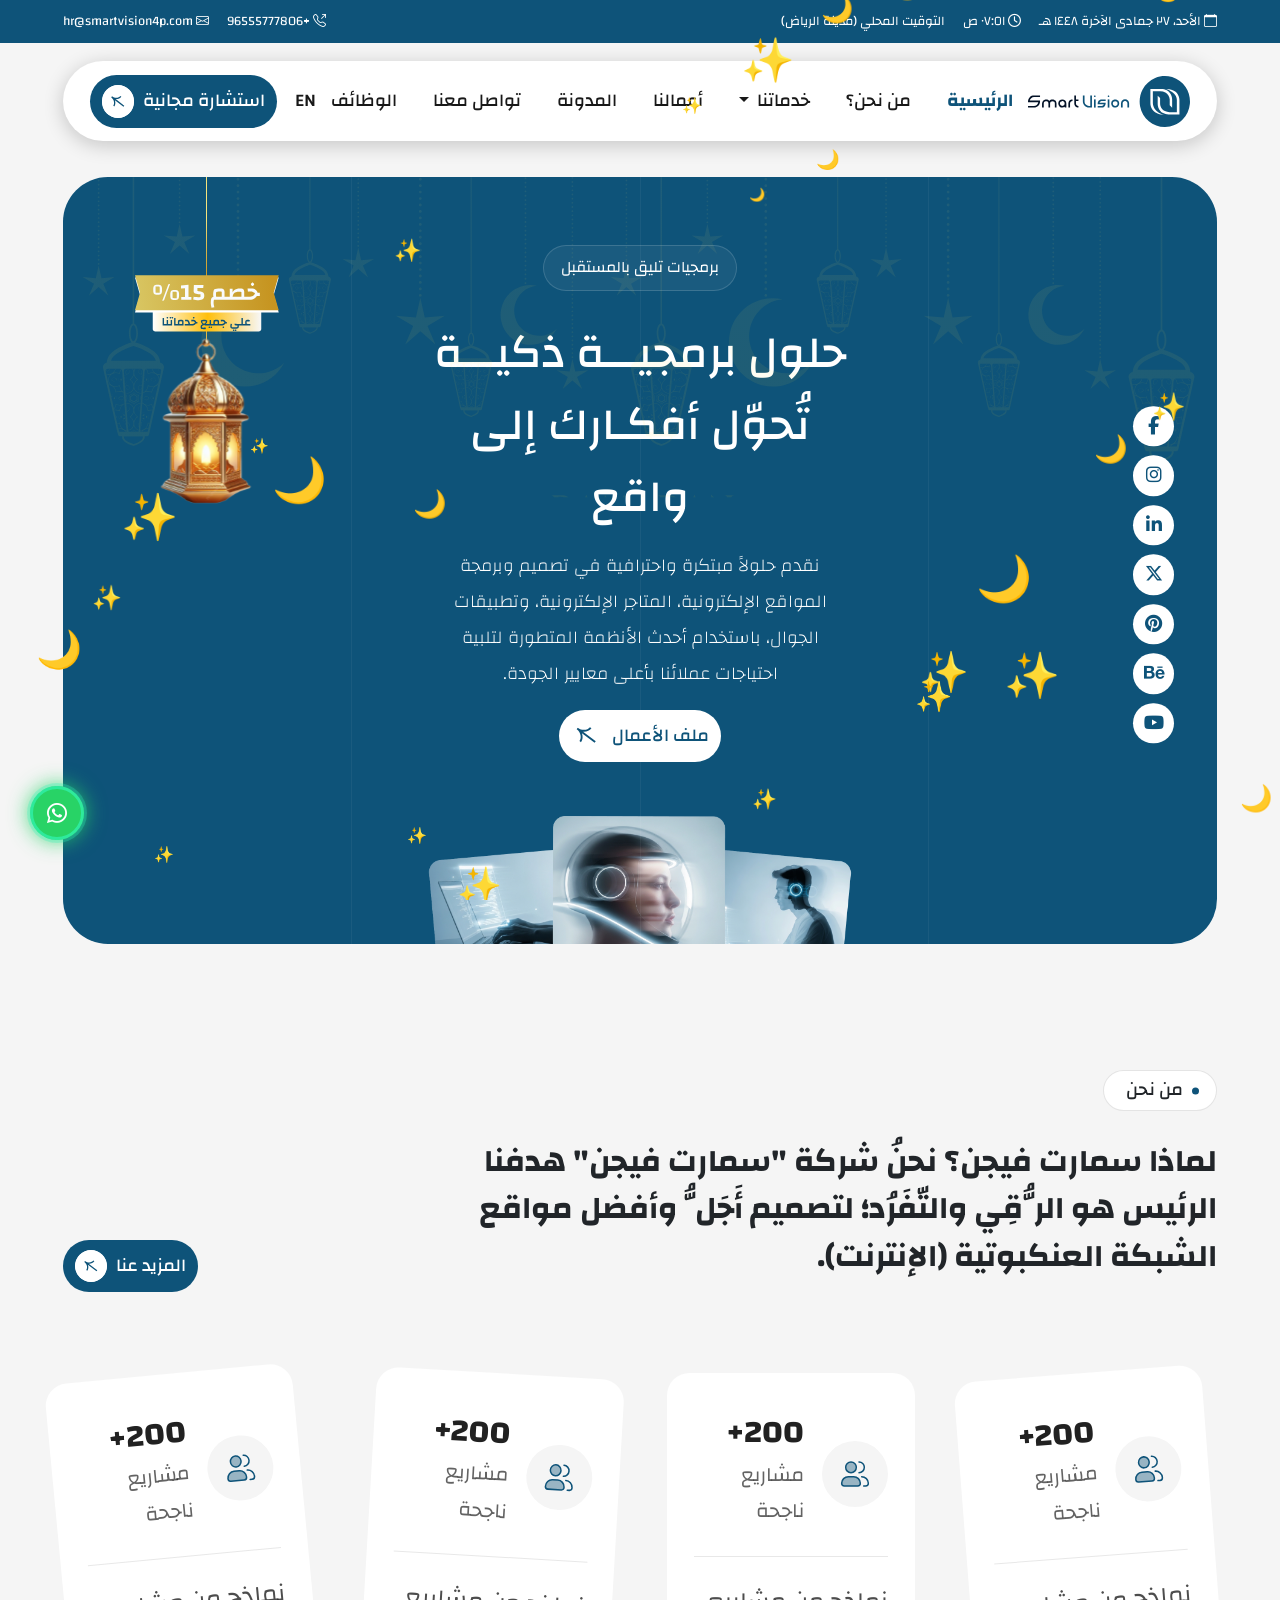
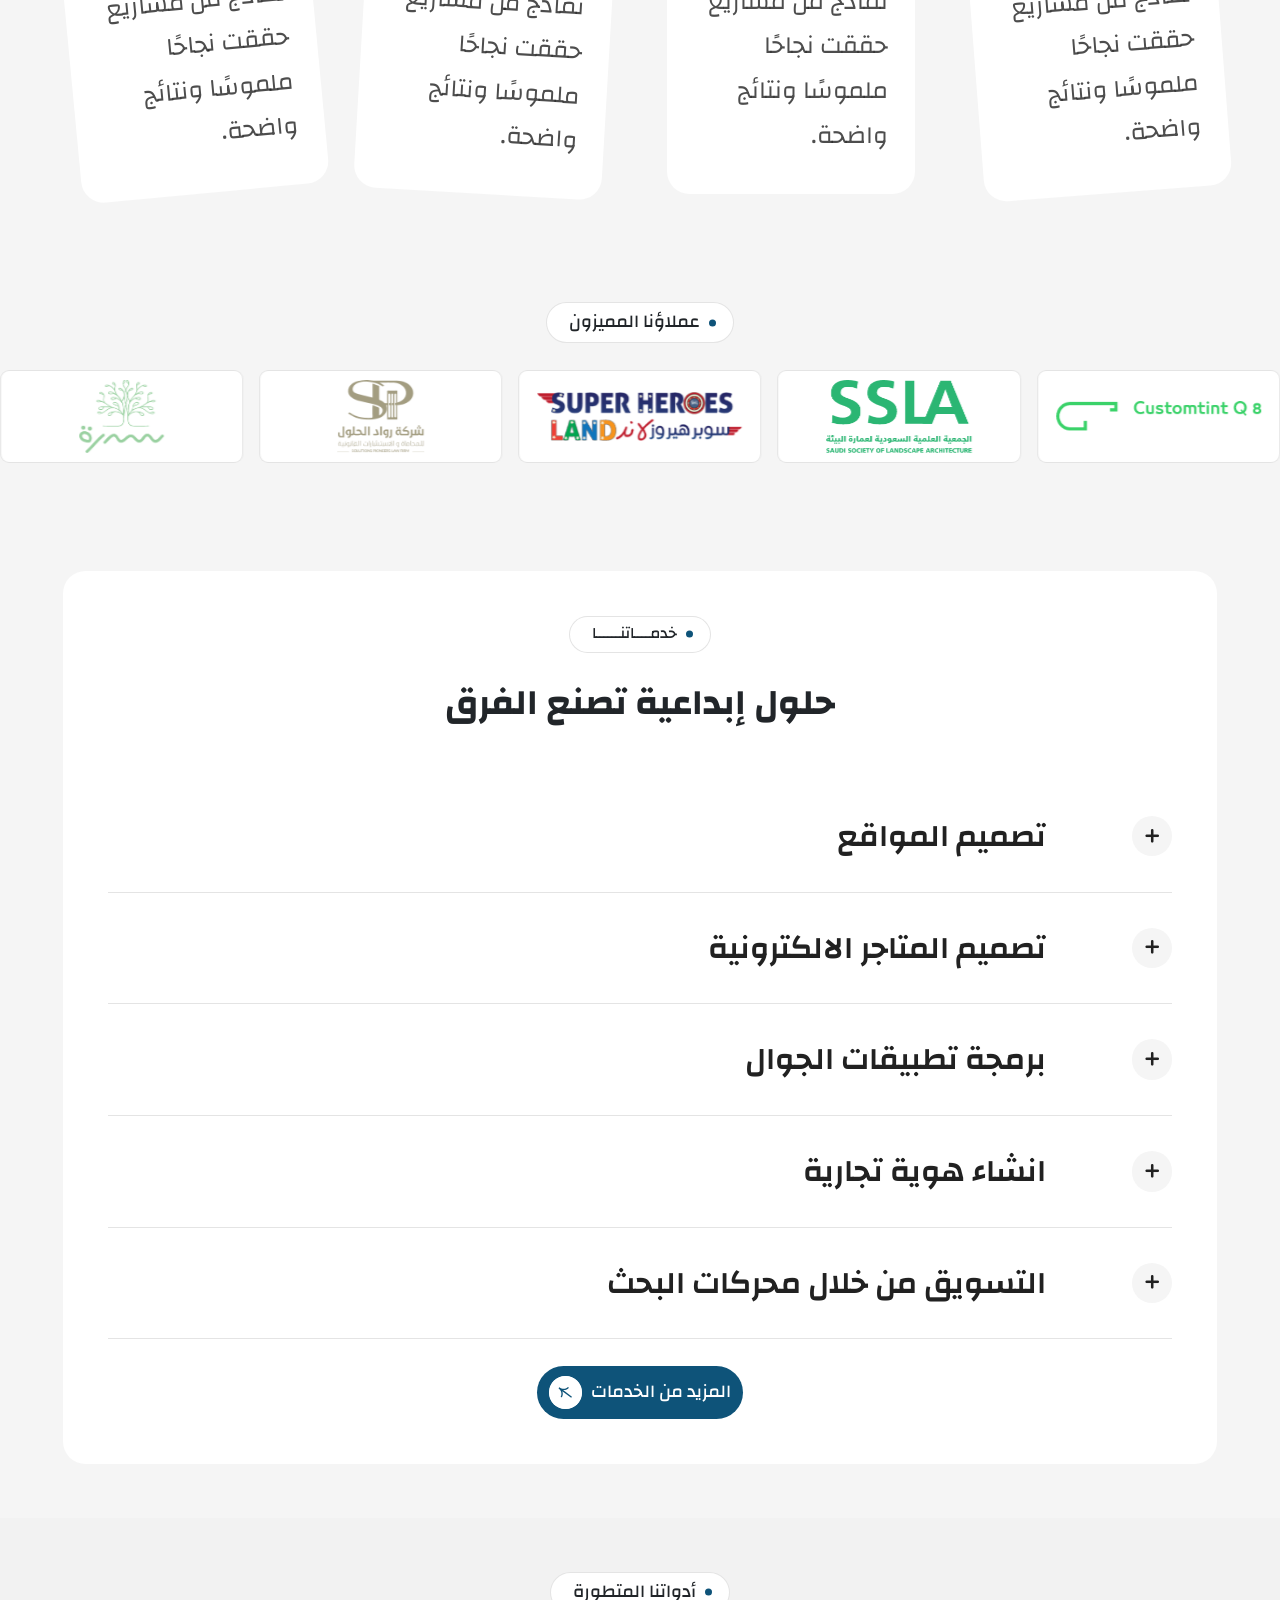
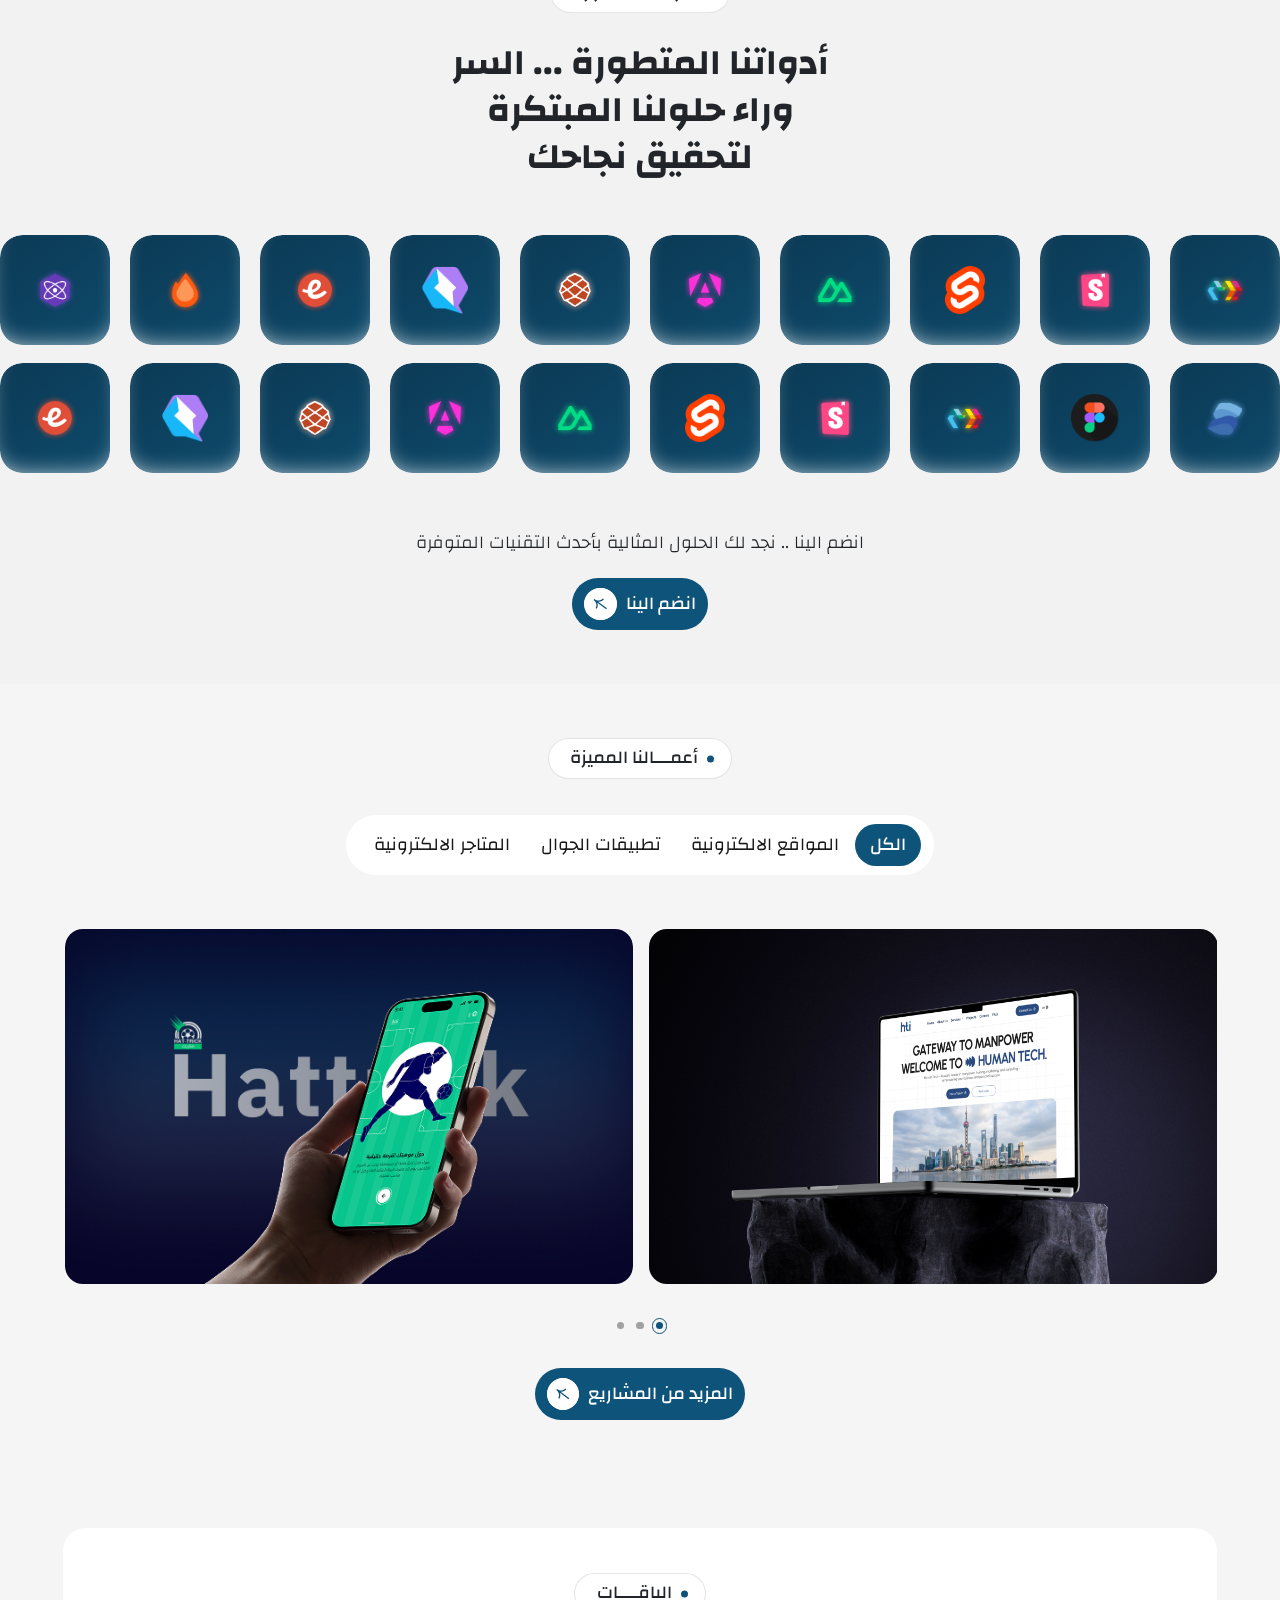
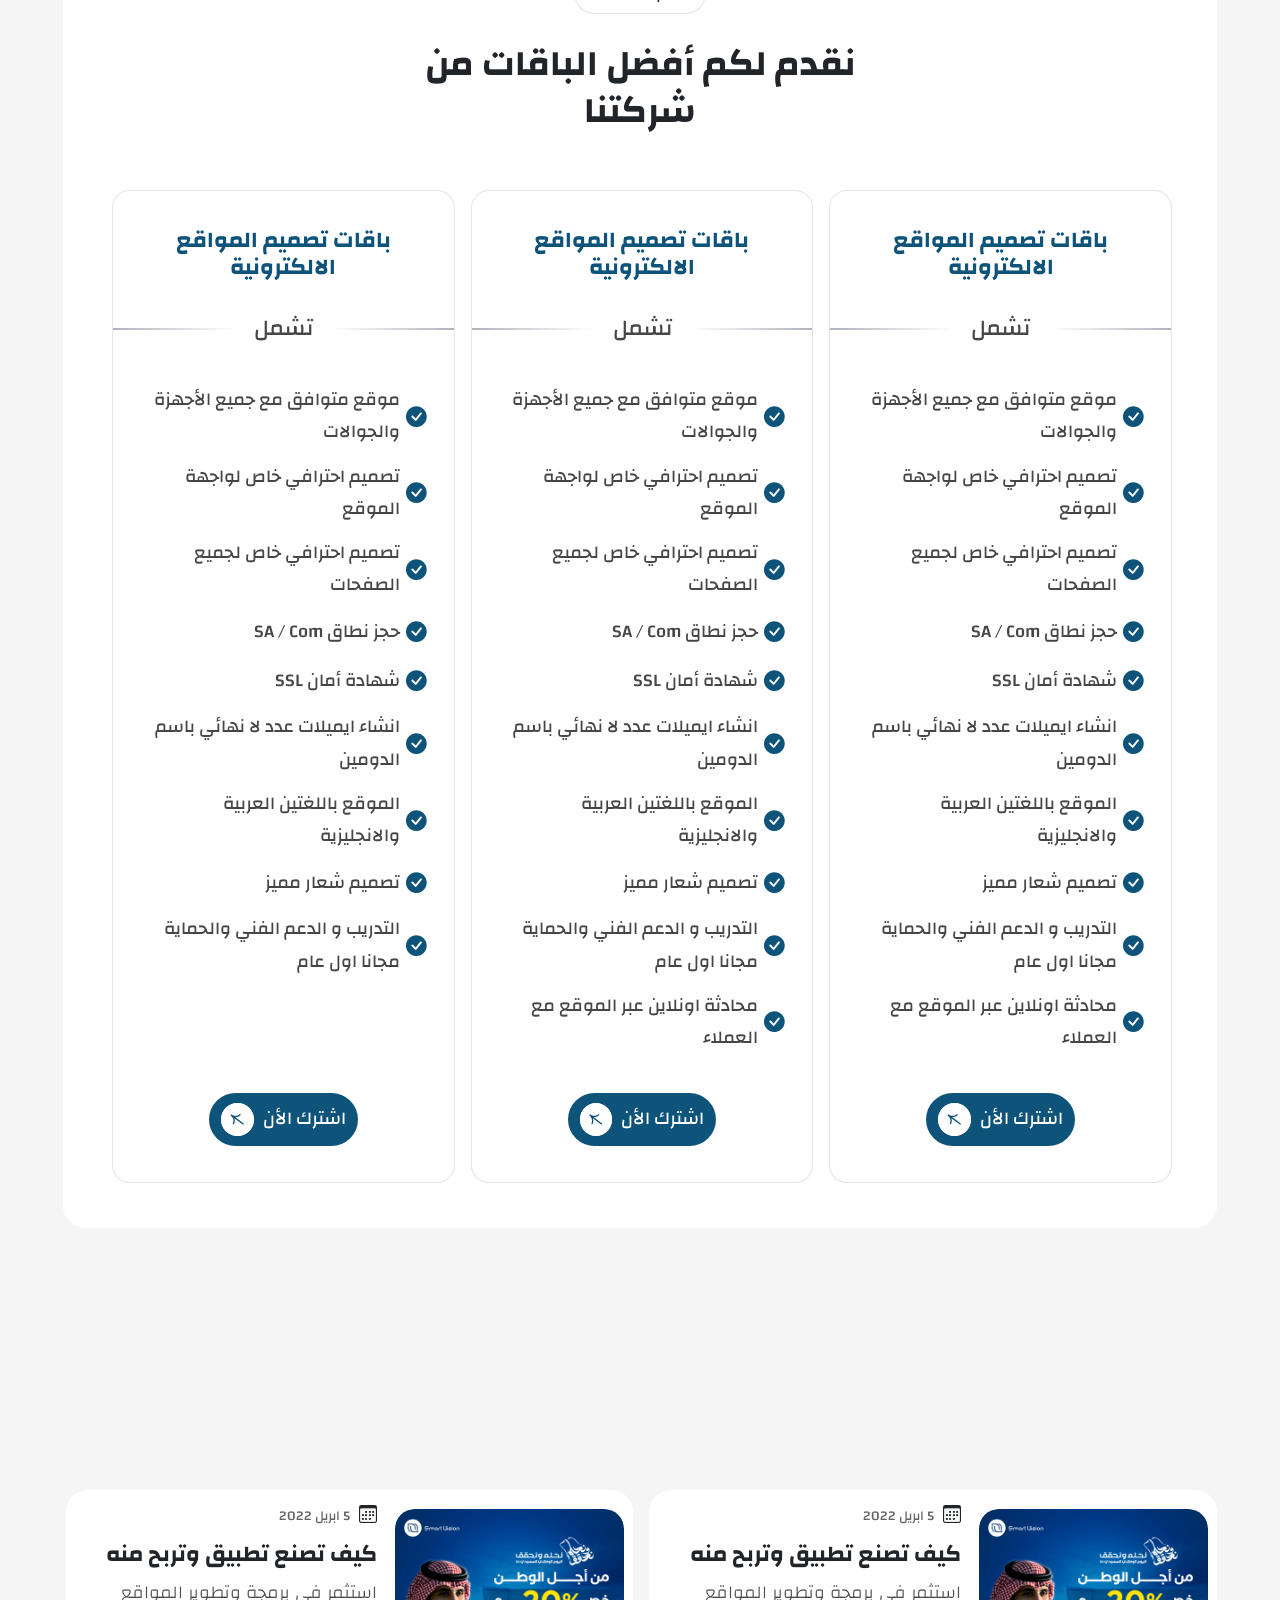
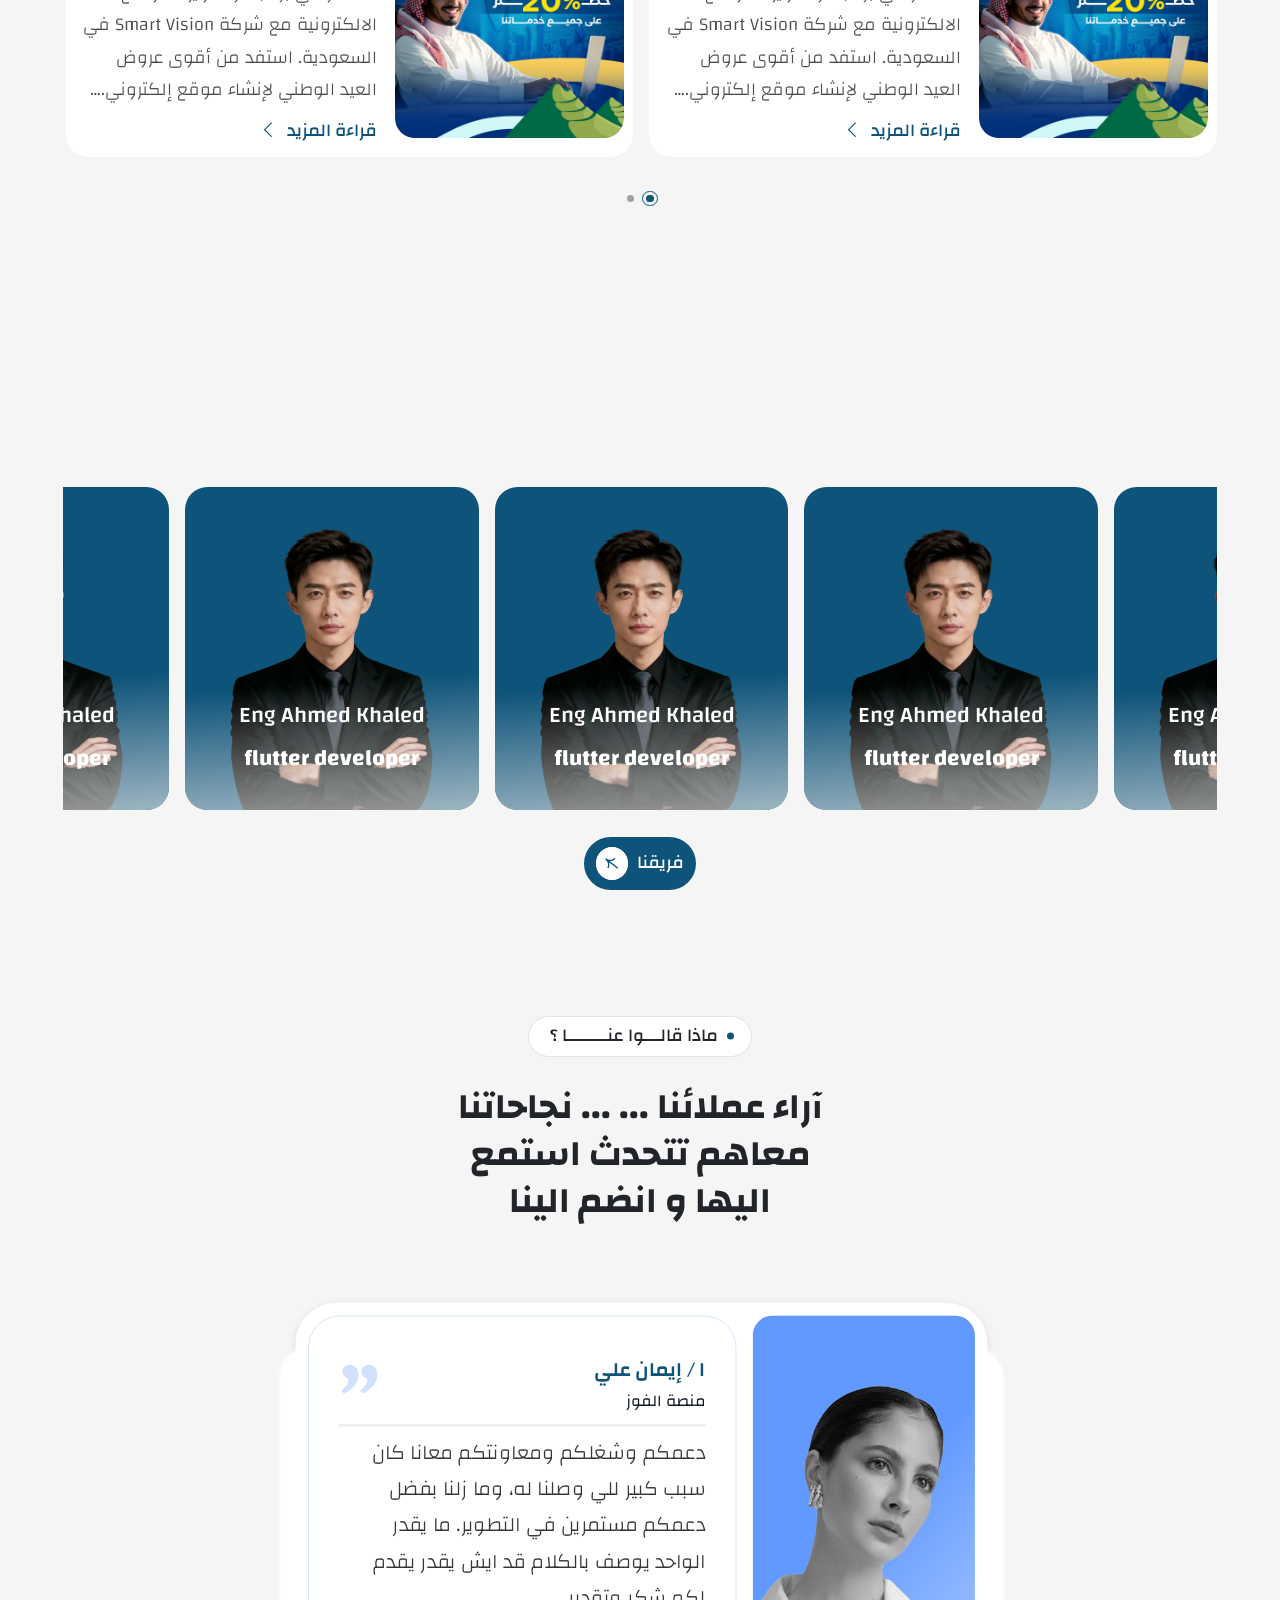
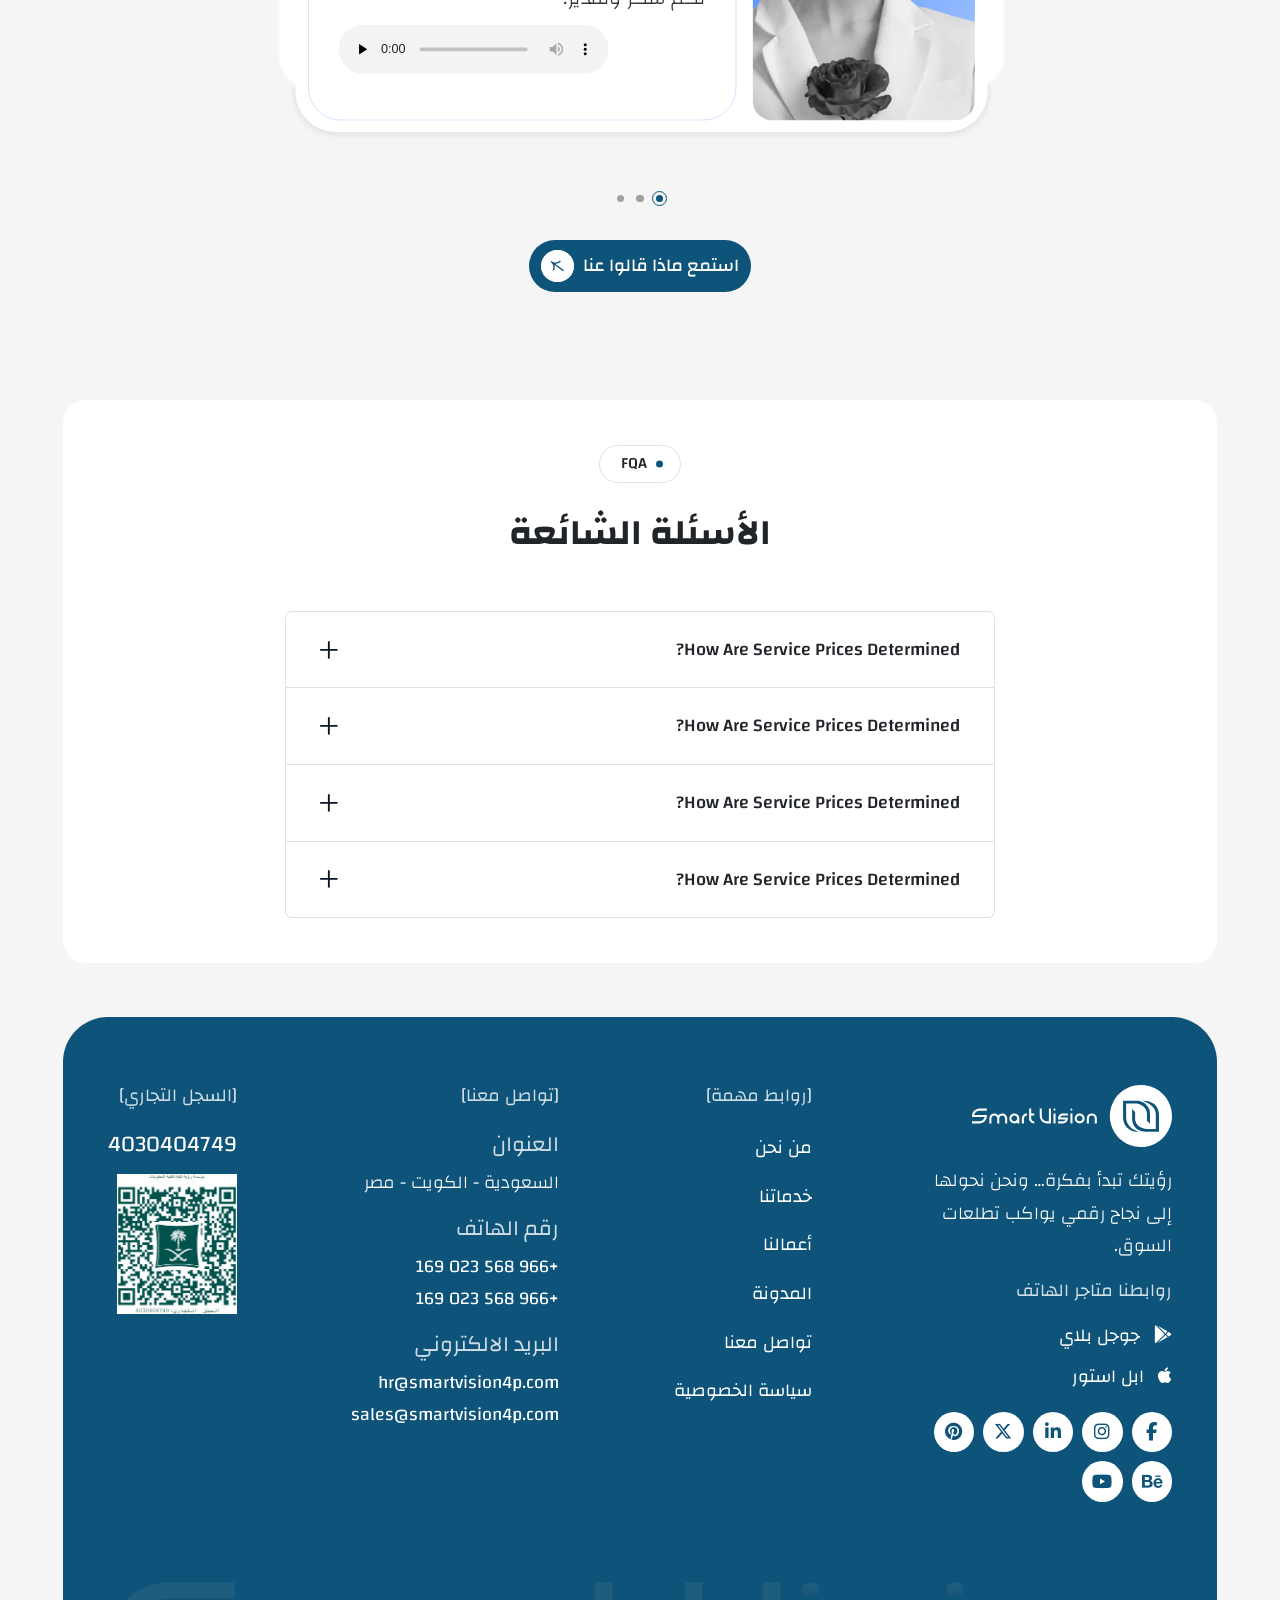
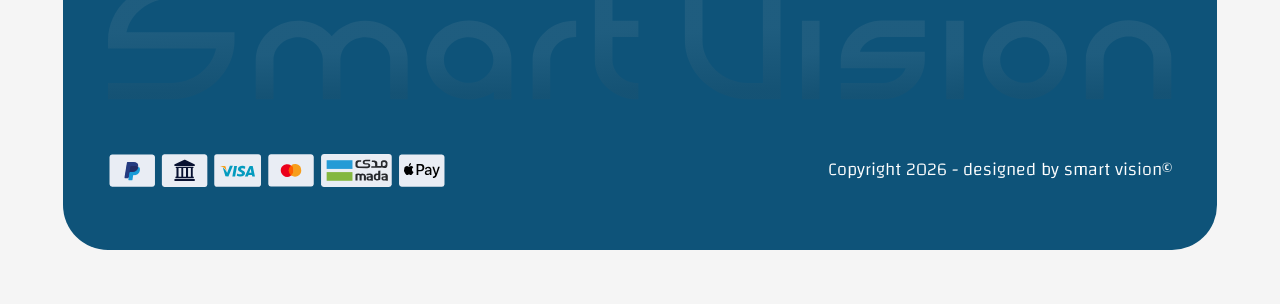
==== commit bc684e44: "testimonial" ====
--- a/index.html
+++ b/index.html
@@ -1797,7 +1797,7 @@
     </section>
 
     <!-- testimonials -->
-    <section class="testimonials py-5">
+    <section class="testimonials inHome py-5">
       <div class="container-fluid">
         <div
           class="title col-10 col-md-8 col-lg-4 mx-auto text-center mb-5"
--- a/css/style.css
+++ b/css/style.css
@@ -755,43 +755,6 @@
   -o-border-radius: 2.5rem;
   aspect-ratio: 16 / 7;
   object-fit: cover;
-  /* margin-top: 2.5rem; */
-}
-[dir="rtl"]
-  .breadcrumbs
-  .breadcrumb-wrapper
-  .breadcrumb-cnt
-  .breadcrumb-list
-  img {
-  transform: rotate(180deg);
-  -webkit-transform: rotate(180deg);
-  -moz-transform: rotate(180deg);
-  -ms-transform: rotate(180deg);
-  -o-transform: rotate(180deg);
-}
-.breadcrumbs::before,
-.breadcrumbs::after {
-  content: "";
-  position: absolute;
-  display: block;
-  width: 315px;
-  aspect-ratio: 1 / 1;
-  border-radius: 50%;
-  -webkit-border-radius: 50%;
-  -moz-border-radius: 50%;
-  -ms-border-radius: 50%;
-  -o-border-radius: 50%;
-  background: #32f8bd30;
-  z-index: -1;
-  filter: blur(50px);
-}
-.breadcrumbs::before {
-  top: -98%;
-  inset-inline-end: -10%;
-}
-.breadcrumbs::after {
-  bottom: -65%;
-  inset-inline-start: -12%;
 }
 
 #canvas {
@@ -1251,6 +1214,7 @@
   overflow-y: hidden;
   width: fit-content;
   margin: auto;
+  max-width: 100%;
 }
 
 .projects .nav-pills::-webkit-scrollbar {
@@ -1633,16 +1597,30 @@
 
 .testimonials .card {
   padding: 0.75rem;
+  border-top: 4px solid var(--main);
+  border-radius: 1.25rem;
+  -webkit-border-radius: 1.25rem;
+  -moz-border-radius: 1.25rem;
+  -ms-border-radius: 1.25rem;
+  -o-border-radius: 1.25rem;
+  display: flex;
+  flex-direction: column;
+  justify-content: center;
+  align-items: center;
+  gap: 1.5rem;
+}
+.testimonials.inHome .card {
+  box-shadow: 0 2px 8px 0 rgba(17, 24, 39, 0.12);
+  overflow: visible;
+  scale: 0.9;
+  border: unset;
   border-radius: 2.5rem;
   -webkit-border-radius: 2.5rem;
   -moz-border-radius: 1.25rem;
   -ms-border-radius: 1.25rem;
   -o-border-radius: 1.25rem;
-  box-shadow: 0 2px 8px 0 rgba(17, 24, 39, 0.12);
-  overflow: visible;
-  scale: 0.9;
-}
-.testimonials .card::before {
+}
+.testimonials.inHome .card::before {
   content: "";
   position: absolute;
   width: calc(100% + 2rem);
@@ -1665,7 +1643,7 @@
   -o-border-radius: 2rem;
 }
 
-.testimonials .testimonial-image {
+.testimonials.inHome .testimonial-image {
   border-radius: 1.25rem;
   overflow: hidden;
   -webkit-border-radius: 1.25rem;
@@ -1673,7 +1651,7 @@
   -ms-border-radius: 1.25rem;
   -o-border-radius: 1.25rem;
 }
-.testimonials .testimonial-content {
+.testimonials.inHome .testimonial-content {
   padding: 2.2rem 1.85rem;
   border-radius: 2rem;
   border: 1px solid #d1e0ff;
@@ -1690,7 +1668,7 @@
   flex-direction: column;
 }
 
-.testimonial-header {
+.testimonials.inHome .testimonial-header {
   border-bottom: 2px solid rgba(13, 7, 25, 0.08);
   padding-bottom: 0.3rem;
 }
@@ -1709,6 +1687,36 @@
 .testimonial-audio {
   width: fit-content;
 }
+
+.testimonials.all .card{
+  text-align: center;
+}
+.testimonials.all .testimonial-image {
+  width: 5rem;
+  aspect-ratio: 1/1;
+  border-radius: 50%;
+  -webkit-border-radius: 50%;
+  -moz-border-radius: 50%;
+  -ms-border-radius: 50%;
+  -o-border-radius: 50%;
+  object-fit: cover;
+  margin-inline: auto;
+  overflow: hidden;
+  border: 2px solid var(--main);
+  padding: 4px;
+}
+.testimonials.all .testimonial-image img{
+  border-radius: 50%;
+  -webkit-border-radius: 50%;
+  -moz-border-radius: 50%;
+  -ms-border-radius: 50%;
+  -o-border-radius: 50%;
+  object-fit: contain;
+}
+
+.testimonials.all
+.testimonials.all
+
 /* -- FQA -- */
 .FQA .accordion-item {
   margin-bottom: 1rem;
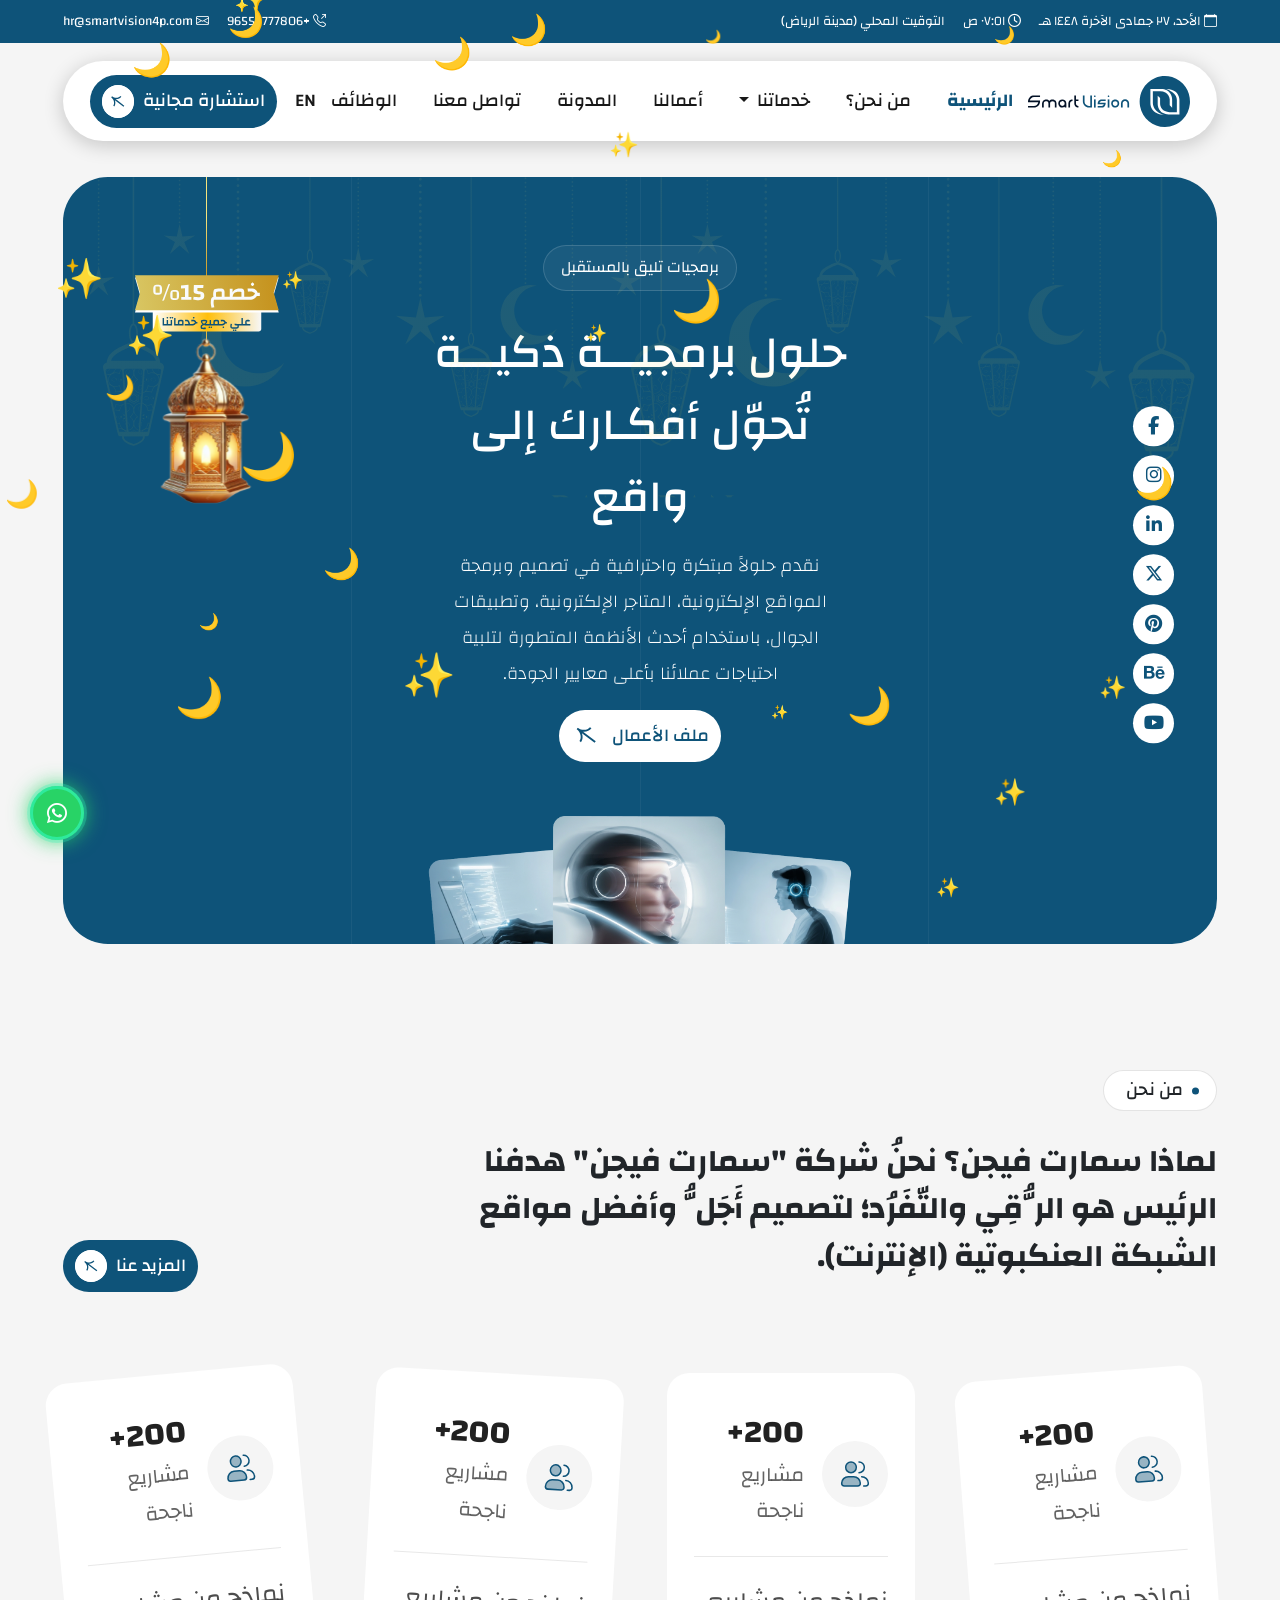
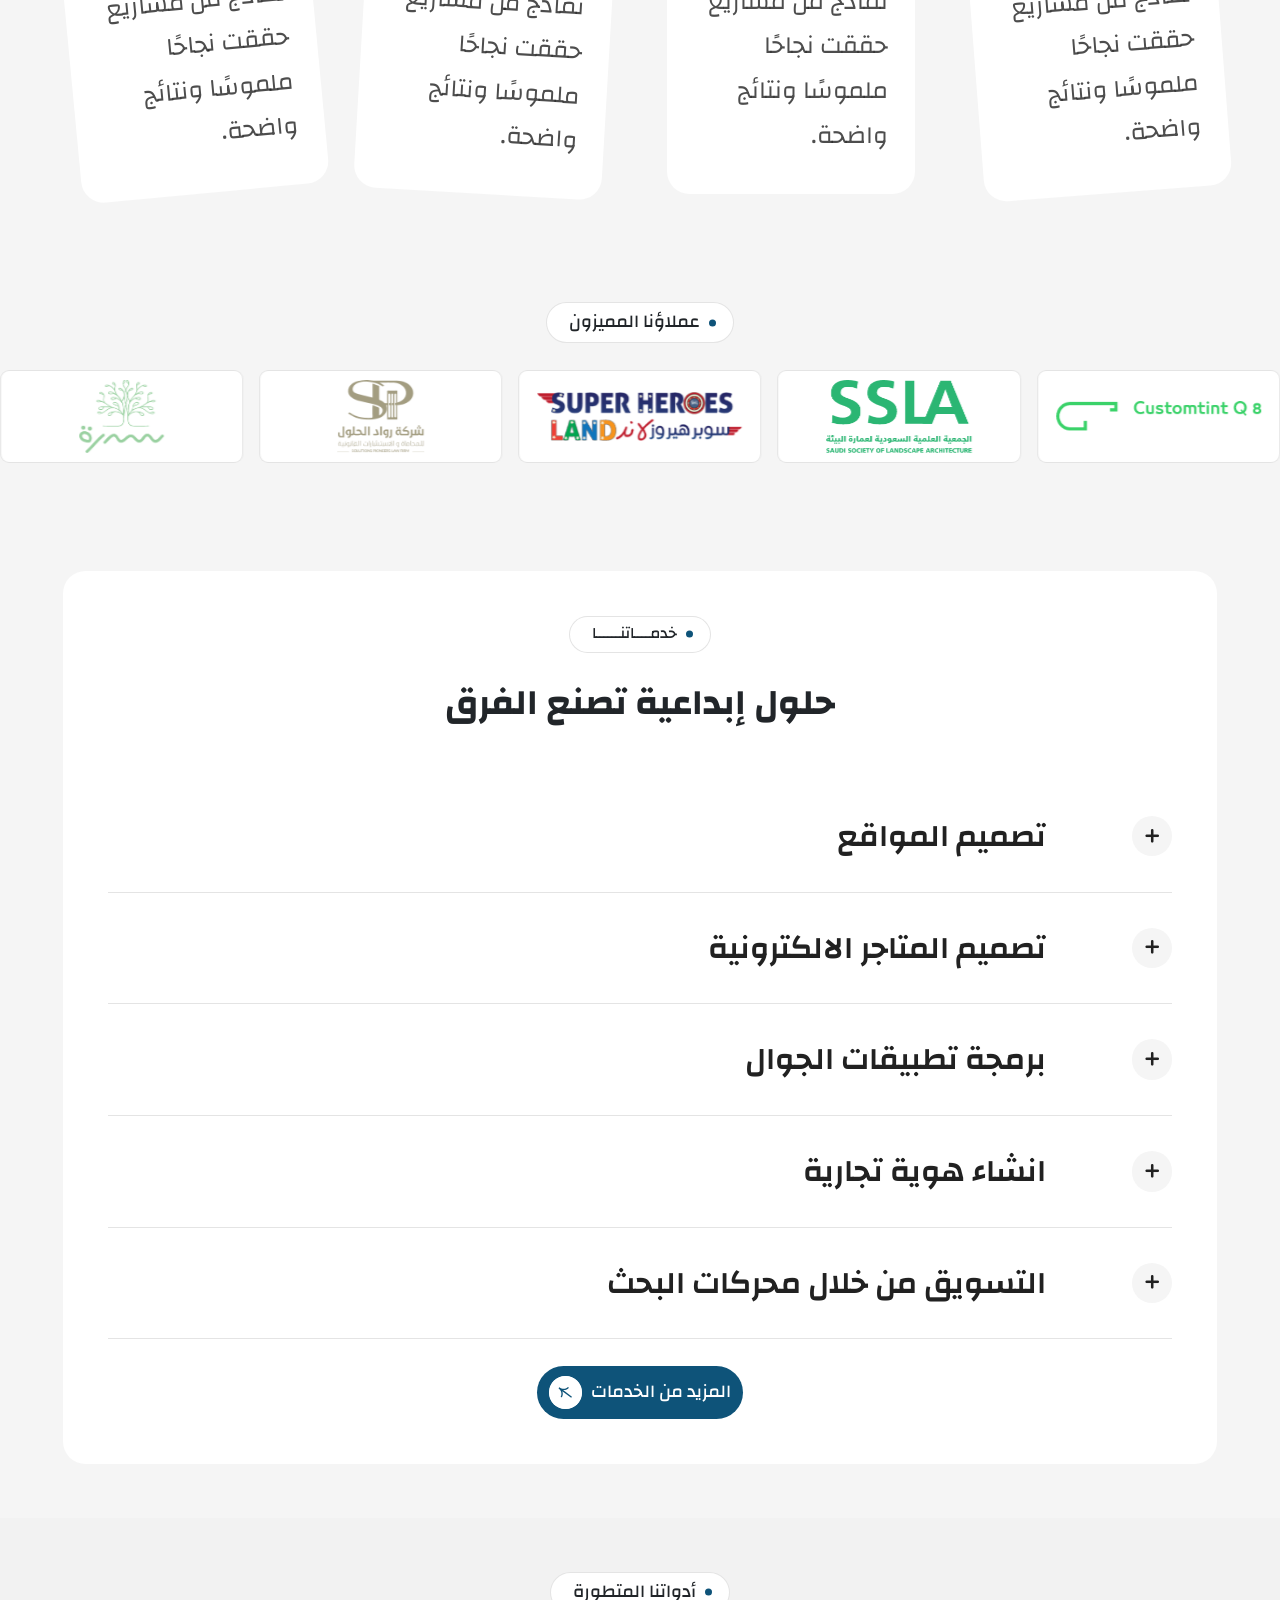
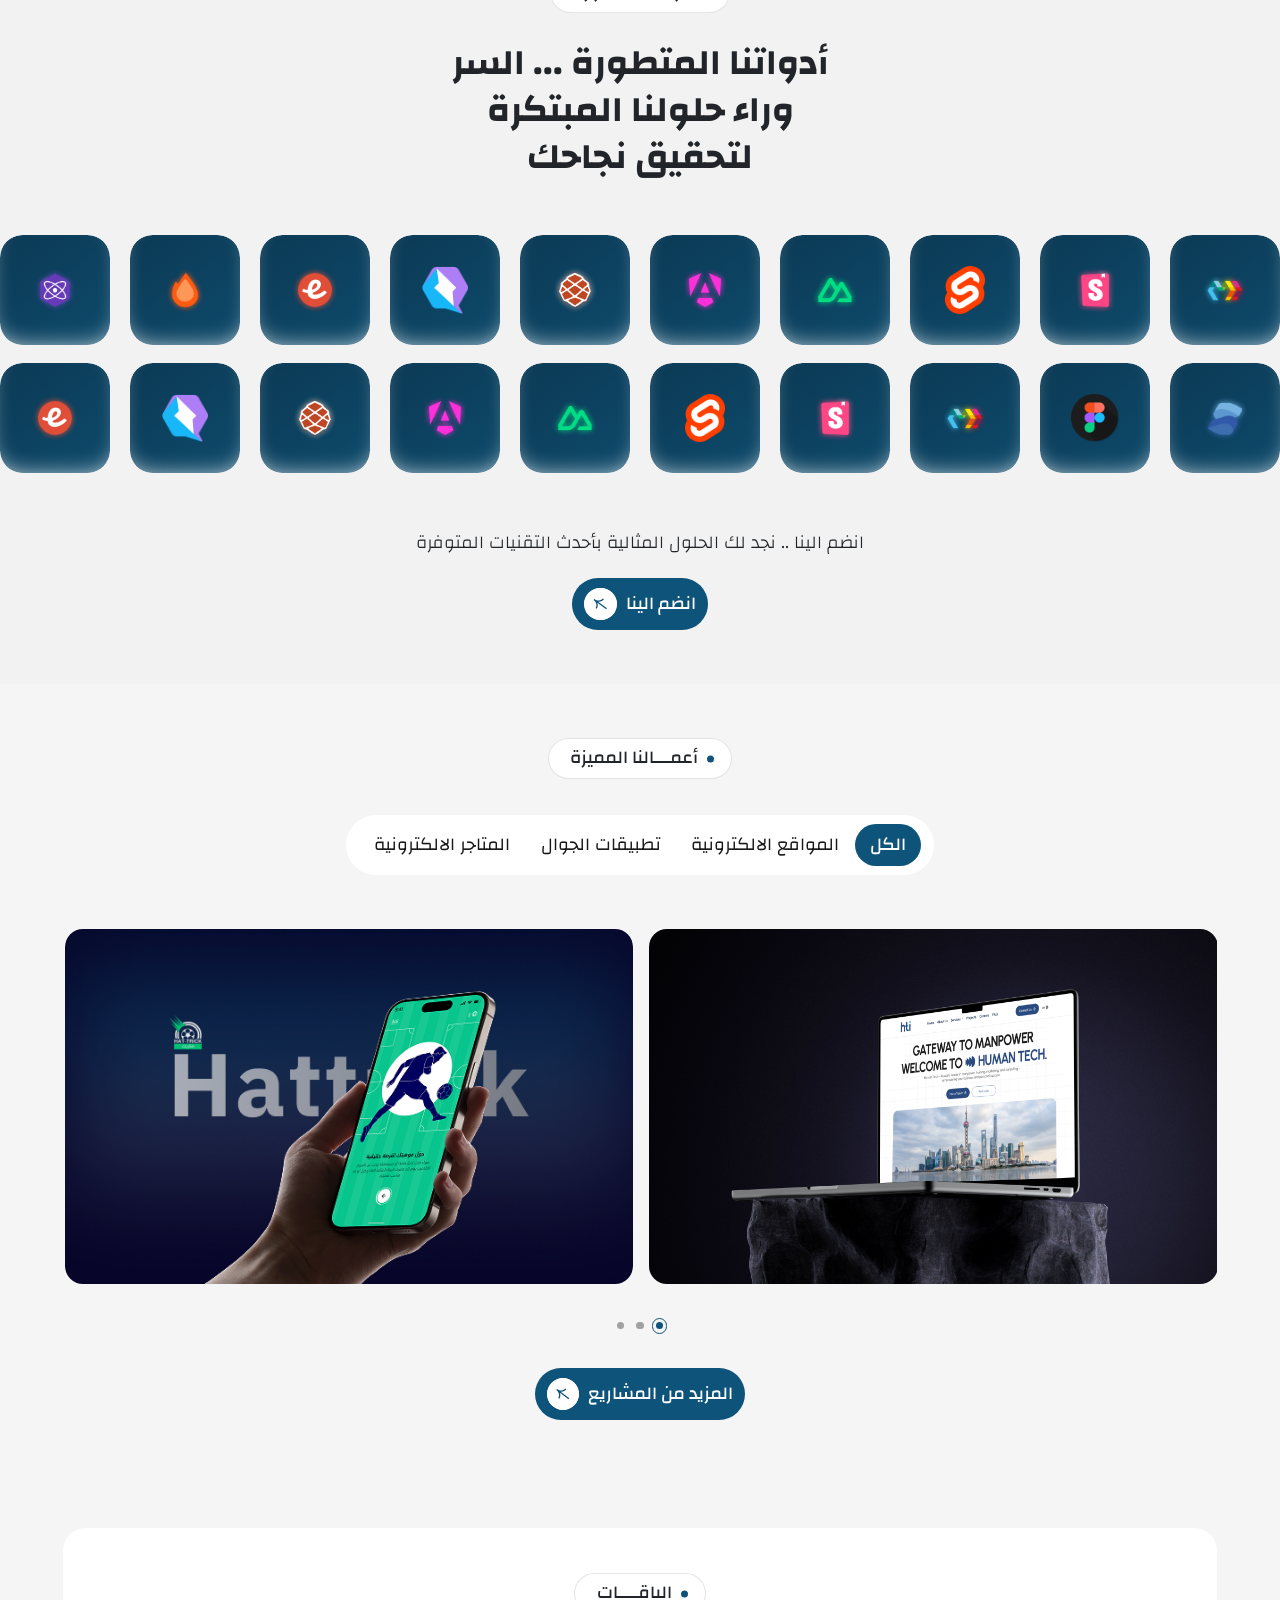
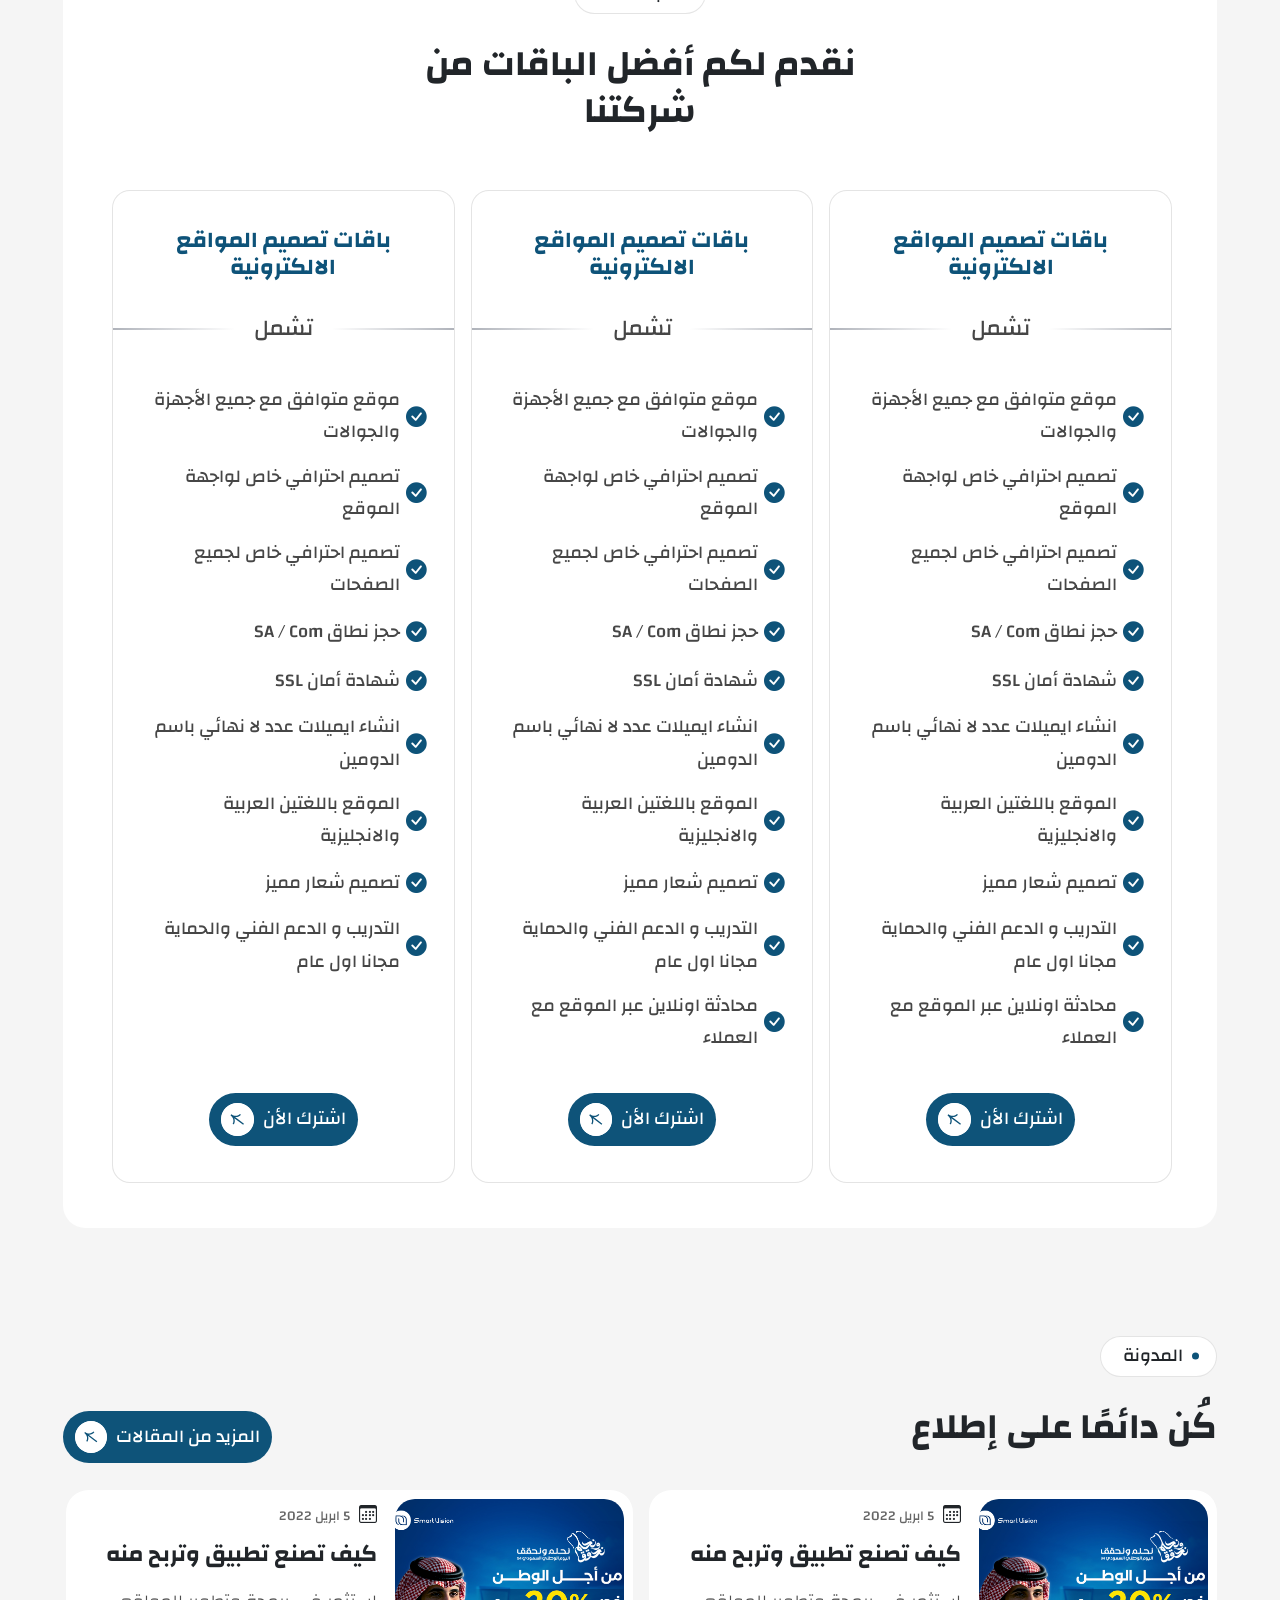
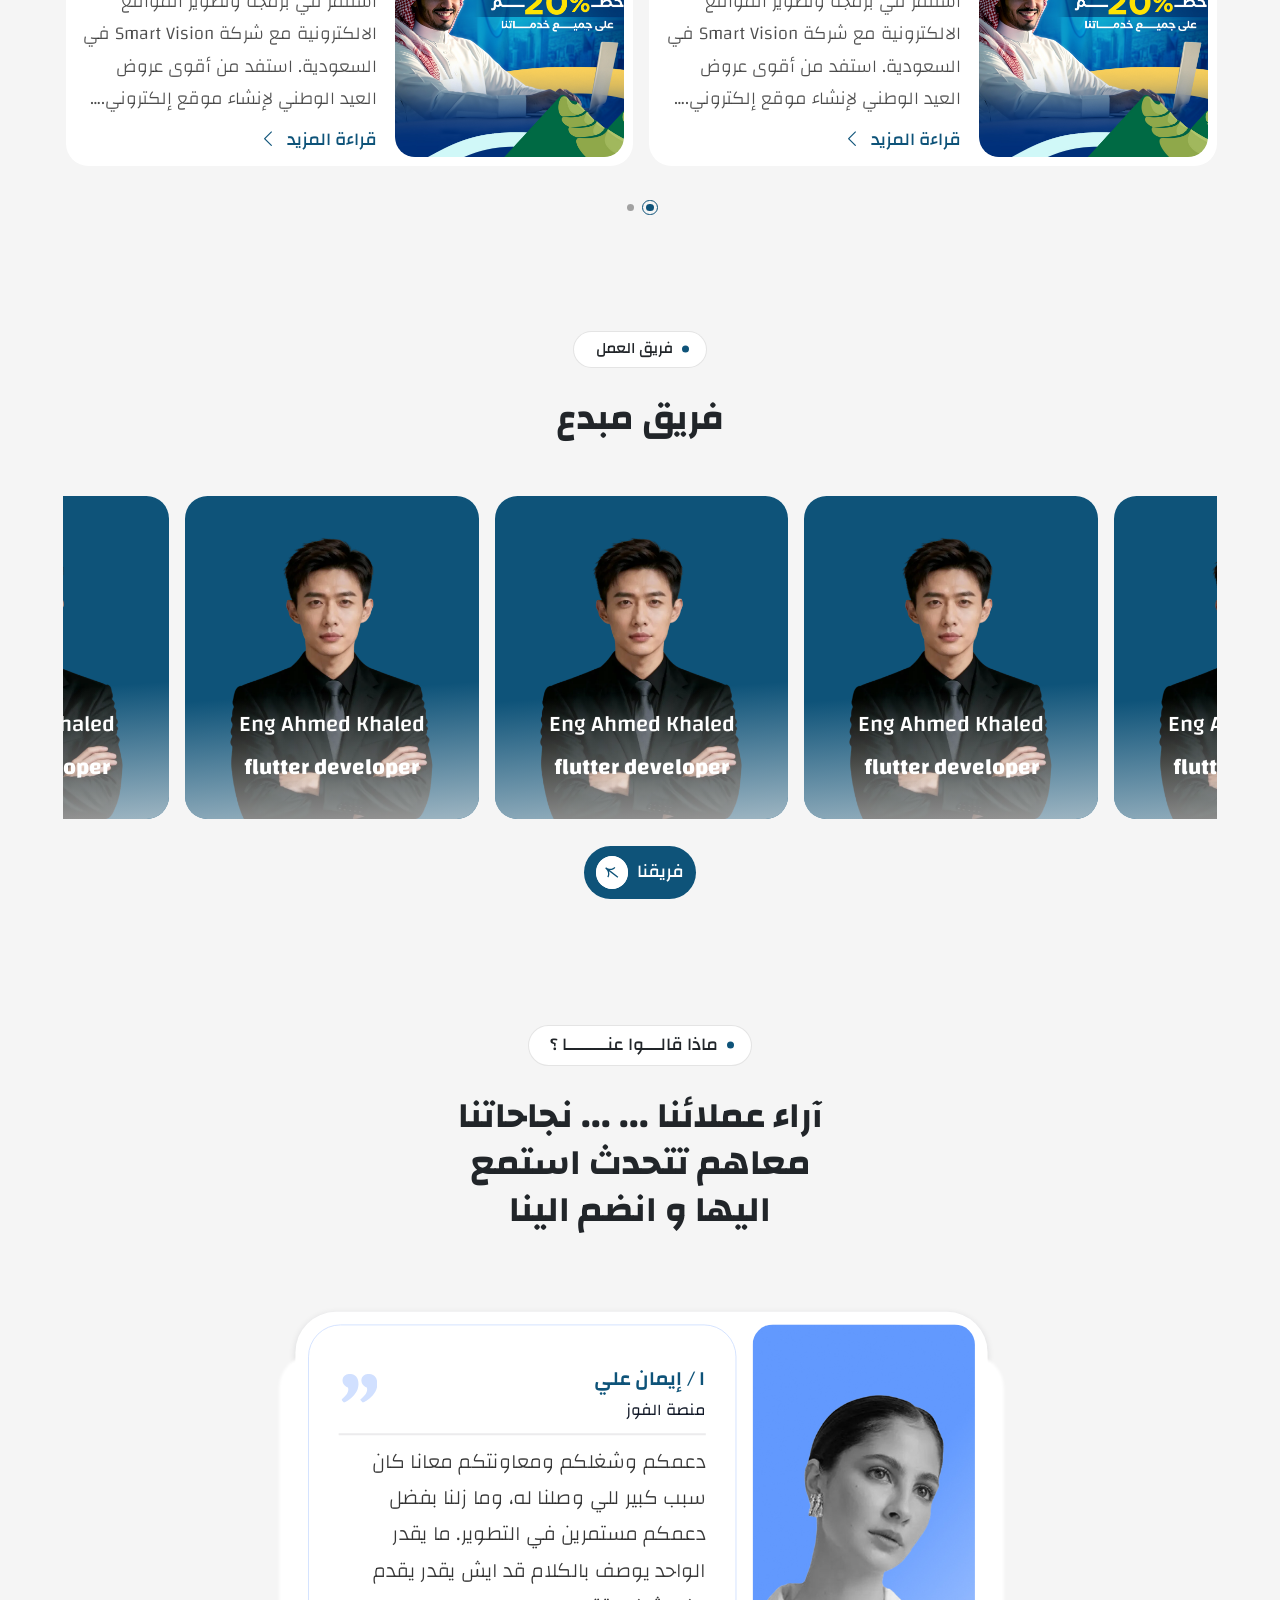
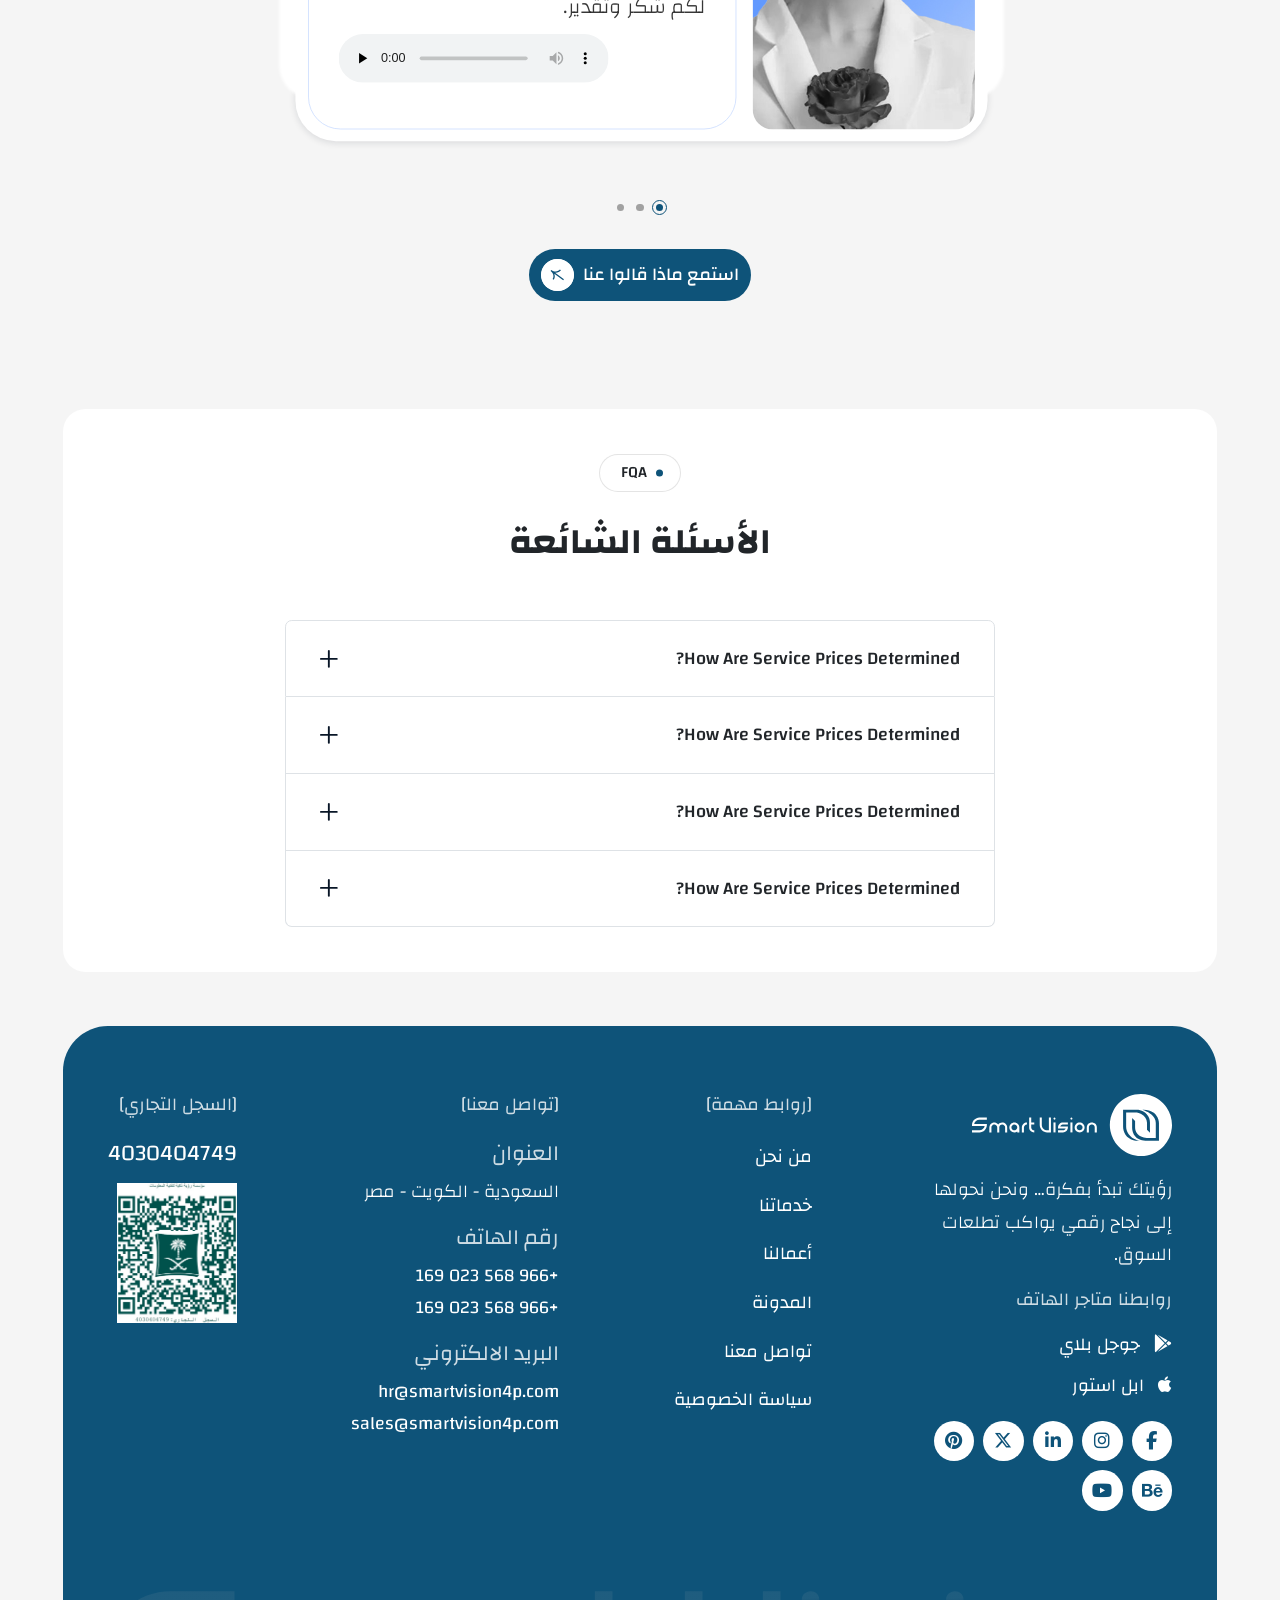
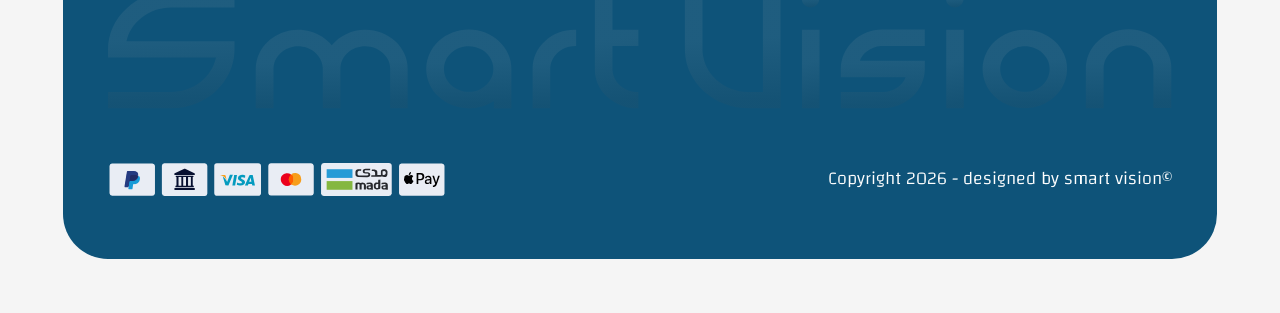
==== commit a3adf063: "jobs" ====
--- a/index.html
+++ b/index.html
@@ -1595,7 +1595,7 @@
                 aria-label="قراءة تفاصيل مقال حول كيف تصنع تطبيق وتربح منه"
               ></a>
               <div
-                class="d-flex flex-column gap-3 flex-md-row align-items-center"
+                class="d-flex flex-column gap-3 flex-md-row"
               >
                 <div class="blog-image col-md-5 rounded-4 overflow-hidden">
                   <img
@@ -1642,7 +1642,7 @@
                 aria-label="قراءة تفاصيل مقال حول كيف تصنع تطبيق وتربح منه"
               ></a>
               <div
-                class="d-flex flex-column gap-3 flex-md-row align-items-center"
+                class="d-flex flex-column gap-3 flex-md-row"
               >
                 <div class="blog-image col-md-5 rounded-4 overflow-hidden">
                   <img
@@ -1689,7 +1689,7 @@
                 aria-label="قراءة تفاصيل مقال حول كيف تصنع تطبيق وتربح منه"
               ></a>
               <div
-                class="d-flex flex-column gap-3 flex-md-row align-items-center"
+                class="d-flex flex-column gap-3 flex-md-row"
               >
                 <div class="blog-image col-md-5 rounded-4 overflow-hidden">
                   <img
--- a/css/style.css
+++ b/css/style.css
@@ -377,6 +377,7 @@
   color: var(--white);
 }
 
+/* card */
 .card {
   border-radius: 1.25rem;
   -webkit-border-radius: 1.25rem;
@@ -401,6 +402,24 @@
   z-index: 2;
 }
 
+.card:has(.card-header) {
+  background: #f5f5f5;
+}
+.card .card-header {
+  background: linear-gradient(180deg, #116795 0%, #013452 100%);
+  color: var(--white);
+  font-weight: 500;
+}
+.card-body.list ul {
+  padding-inline-start: 1.5rem;
+  list-style: disc;
+}
+.card-body.list ul li {
+  color: #212121 !important;
+  line-height: 2rem;
+}
+
+/* card hover */
 .about .card::before,
 .pricing .card::before {
   position: absolute;
@@ -531,6 +550,95 @@
 .select-options li[rel="hide"] {
   display: none;
 }
+/* upload box */
+.upload__inputfile {
+  inset: 0;
+  opacity: 0;
+  overflow: hidden;
+  position: absolute;
+}
+
+.upload__box {
+  padding: 1rem 1.25rem;
+  border-radius: 0.75rem;
+  border: 1px solid #e6e6e6;
+  background: rgba(242, 242, 242, 0.5);
+}
+.upload__btn {
+  display: flex;
+  flex-direction: column;
+  justify-content: center;
+  gap: 0.75rem;
+}
+.upload__btn-box button {
+  background-color: transparent;
+  width: 100%;
+  border-radius: 4px;
+  font-size: 17px;
+  margin-bottom: 0.85rem;
+  position: relative;
+}
+.upload__btn-box i {
+  display: flex;
+  align-items: center;
+  justify-content: center;
+  width: 2.61456rem;
+  aspect-ratio: 1/1;
+  border-radius: 50%;
+  -webkit-border-radius: 50%;
+  -moz-border-radius: 50%;
+  -ms-border-radius: 50%;
+  -o-border-radius: 50%;
+  background: var(--white);
+  color: var(--main);
+  margin-inline: auto;
+}
+.upload__img-wrap {
+  display: flex;
+  flex-wrap: wrap;
+}
+
+.upload__img-wrap img {
+  max-width: 100%;
+  object-fit: cover;
+  aspect-ratio: 1/1;
+}
+
+.upload__img-box {
+  position: relative;
+  height: 100%;
+  border-radius: 0.5rem;
+  overflow: hidden;
+  /*background: rgba(var(--mainOp), .05);*/
+  display: flex;
+  align-items: center;
+  justify-content: center;
+  -webkit-border-radius: 0.5rem;
+  -moz-border-radius: 0.5rem;
+  -ms-border-radius: 0.5rem;
+  -o-border-radius: 0.5rem;
+}
+
+.upload__img-close {
+  width: 24px;
+  height: 24px;
+  border-radius: 50%;
+  background-color: rgba(0, 0, 0, 0.5);
+  position: absolute;
+  top: 10px;
+  inset-inline-start: 10px;
+  text-align: center;
+  line-height: 24px;
+  z-index: 2;
+  cursor: pointer;
+}
+
+.upload__img-close:after {
+  content: "\2716";
+  font-size: 14px;
+  color: white;
+}
+
 .dots-shape {
   display: inline-block;
   width: 16px !important;
@@ -1084,14 +1192,14 @@
   font-weight: 400;
   font-size: 1.25rem;
 }
-.services .service .serv-content .tags {
+.tags {
   display: flex;
   flex-wrap: wrap;
   align-items: center;
   gap: 0.5rem;
   margin-top: 1.5rem;
 }
-.services .service .serv-content .tags span {
+.tags span {
   display: inline-flex;
   border-radius: 0.5rem;
   background: #f5f5f5;
@@ -1491,6 +1599,7 @@
   -ms-border-radius: 1.25rem;
   -o-border-radius: 1.25rem;
 }
+.jobs .info small,
 .blogs .info small {
   color: #666;
   font-size: 0.75rem;
@@ -1504,6 +1613,12 @@
   min-height: 100%;
 }
 
+.blog-content {
+  display: flex;
+  flex-direction: column;
+  justify-content: center;
+}
+.job-desc,
 .blog-desc {
   color: rgba(33, 33, 33, 0.8);
   font-weight: 400;
@@ -1688,7 +1803,7 @@
   width: fit-content;
 }
 
-.testimonials.all .card{
+.testimonials.all .card {
   text-align: center;
 }
 .testimonials.all .testimonial-image {
@@ -1705,7 +1820,7 @@
   border: 2px solid var(--main);
   padding: 4px;
 }
-.testimonials.all .testimonial-image img{
+.testimonials.all .testimonial-image img {
   border-radius: 50%;
   -webkit-border-radius: 50%;
   -moz-border-radius: 50%;
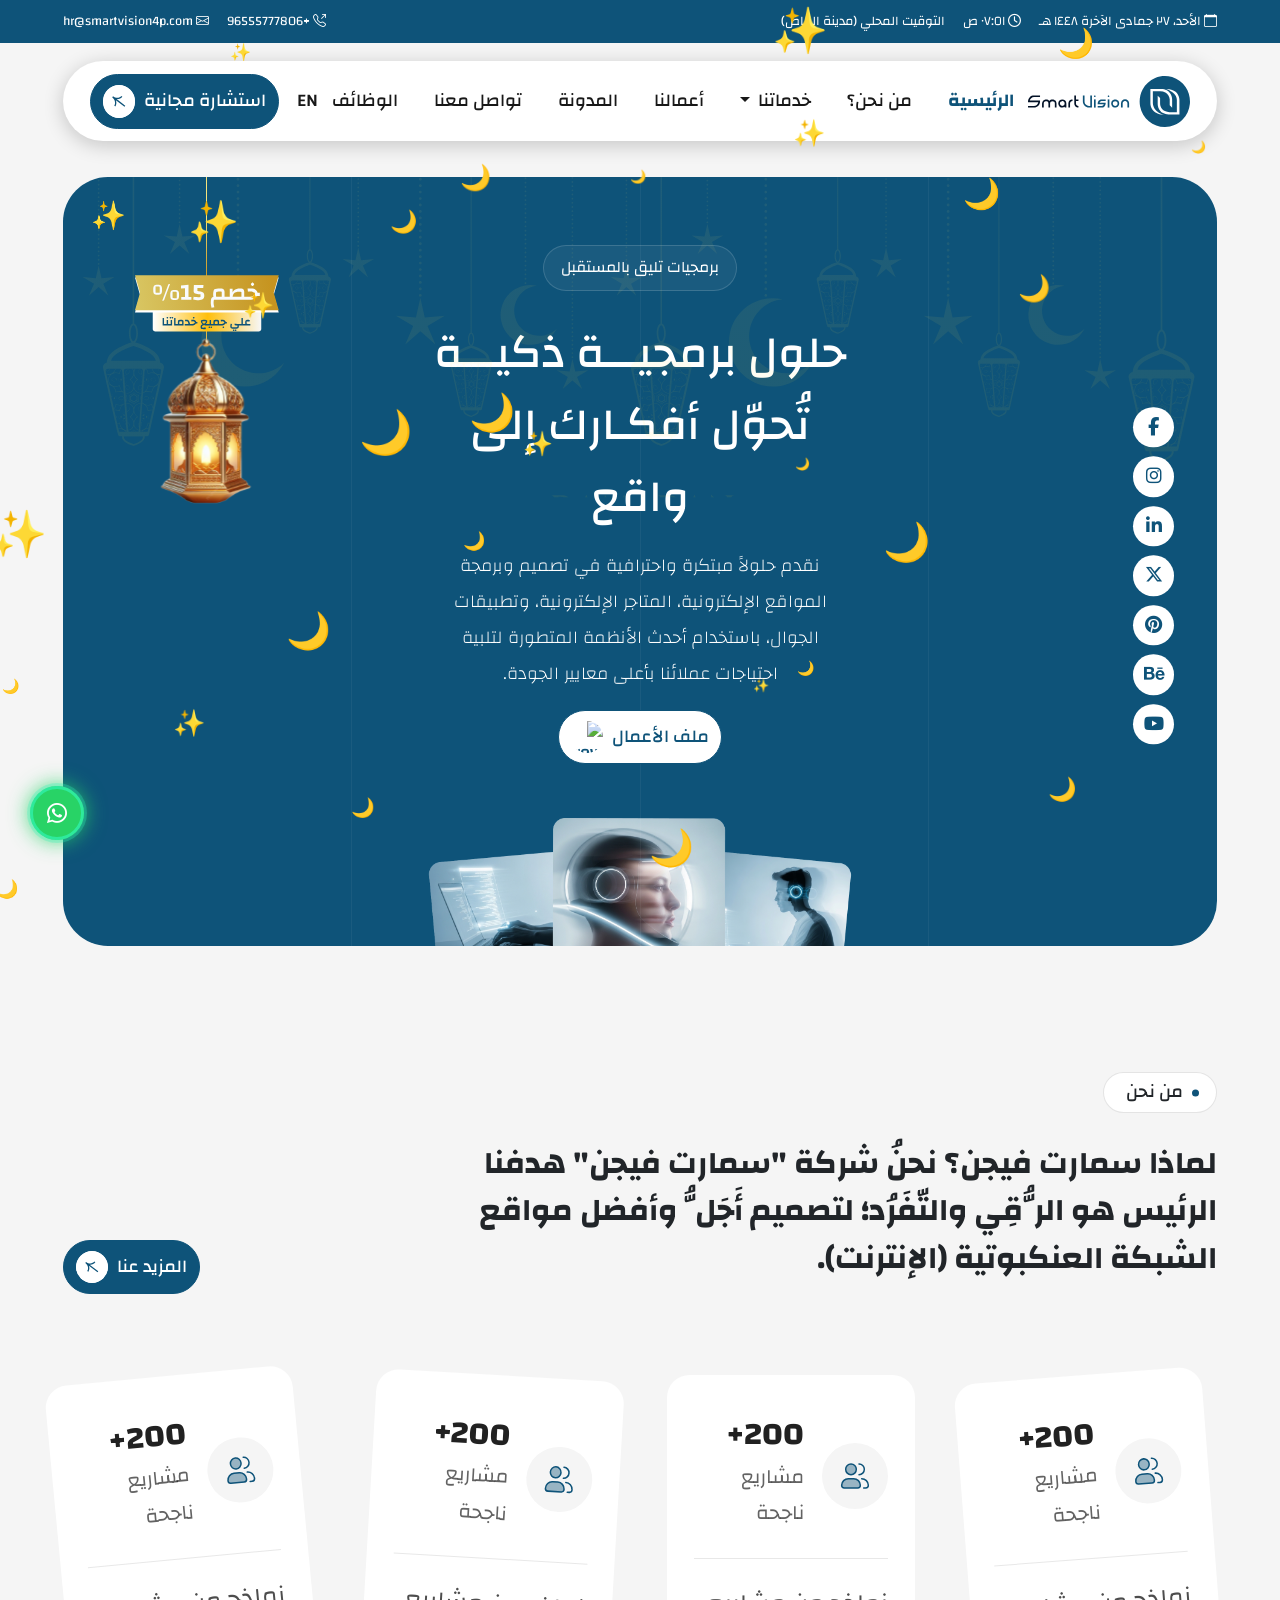
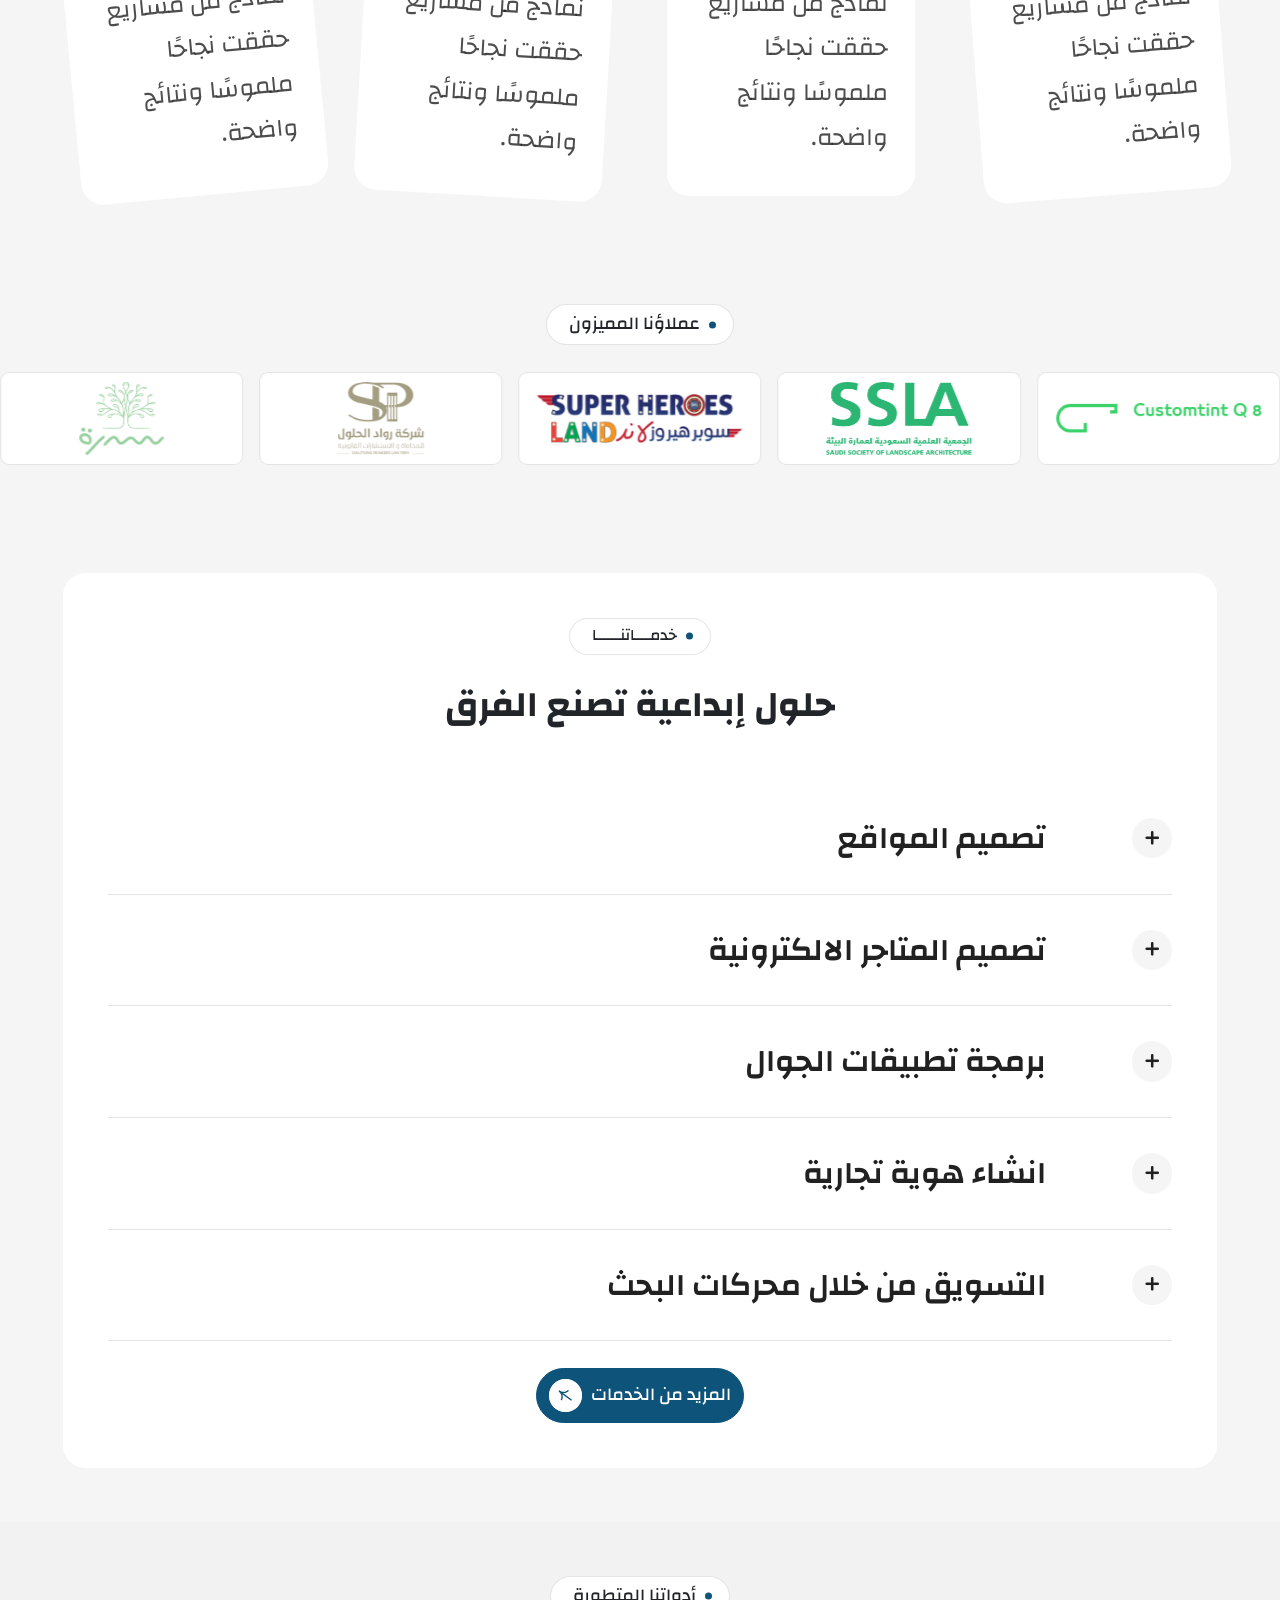
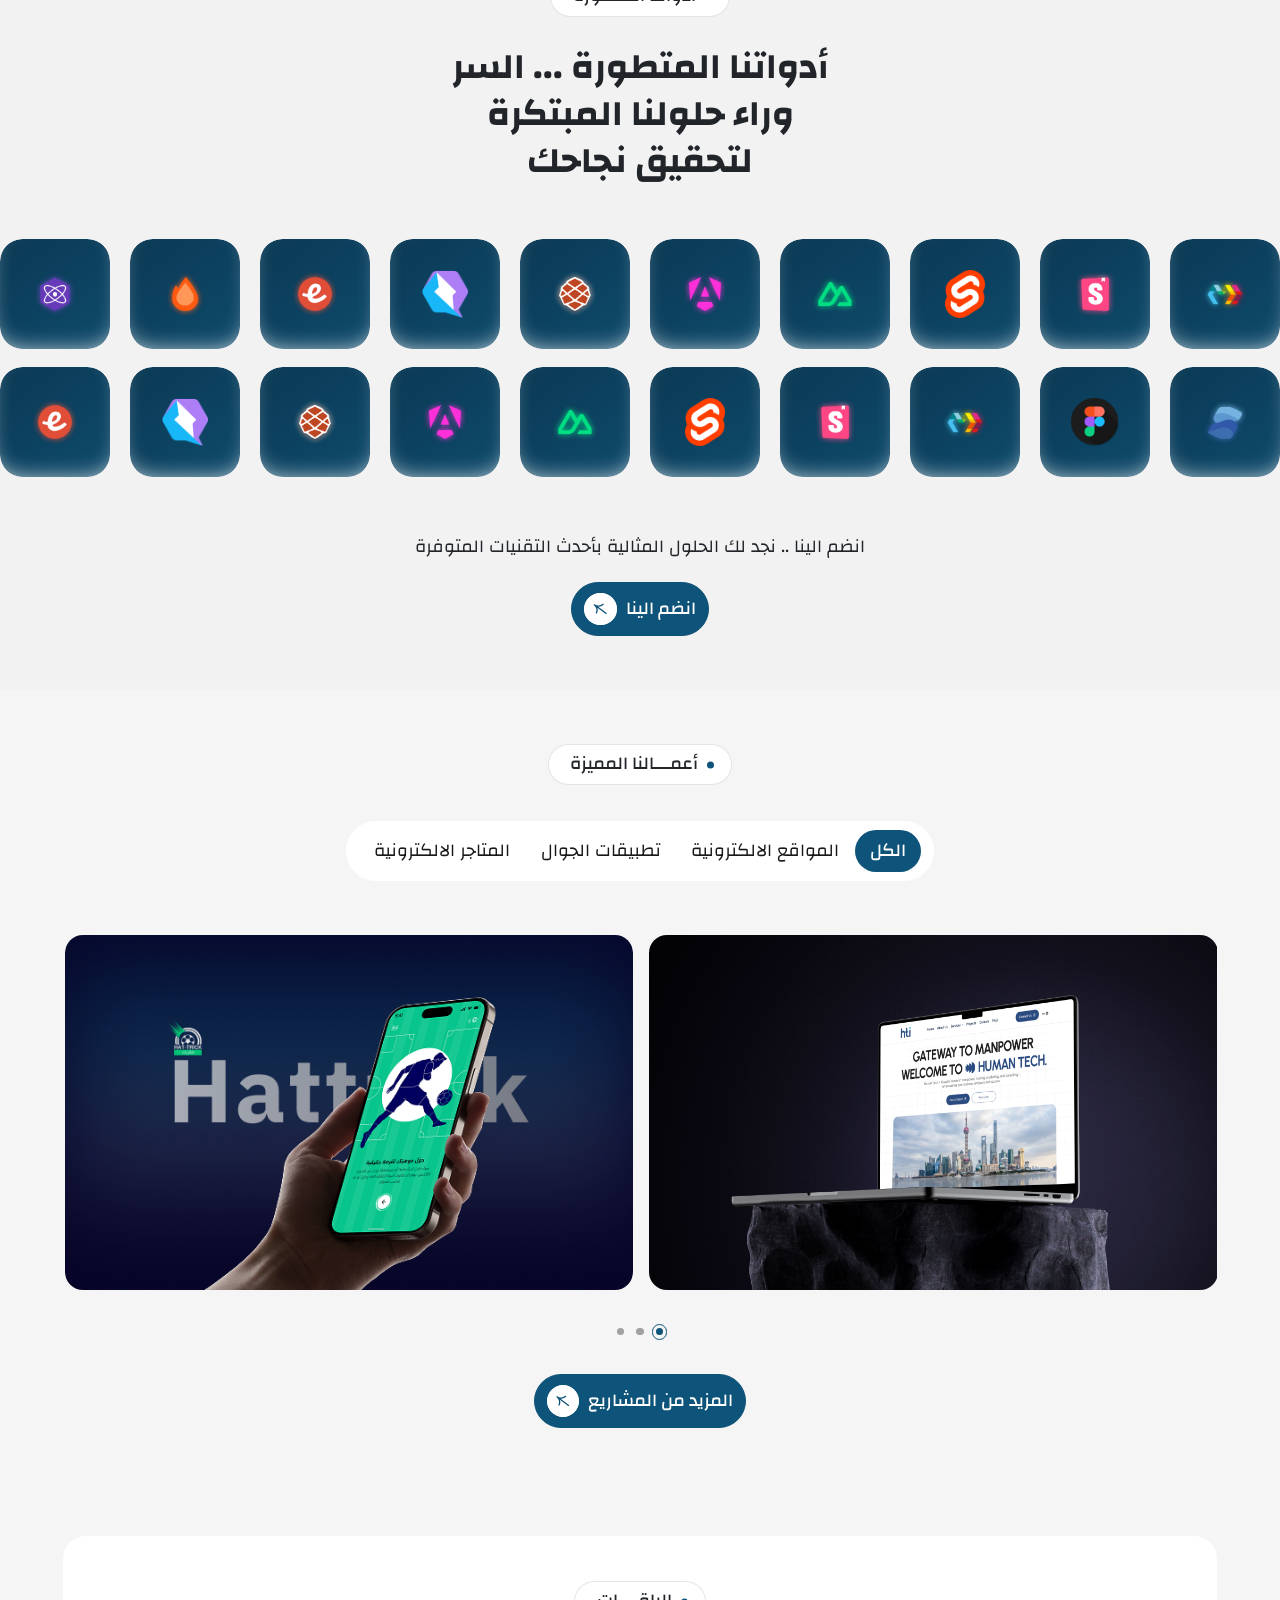
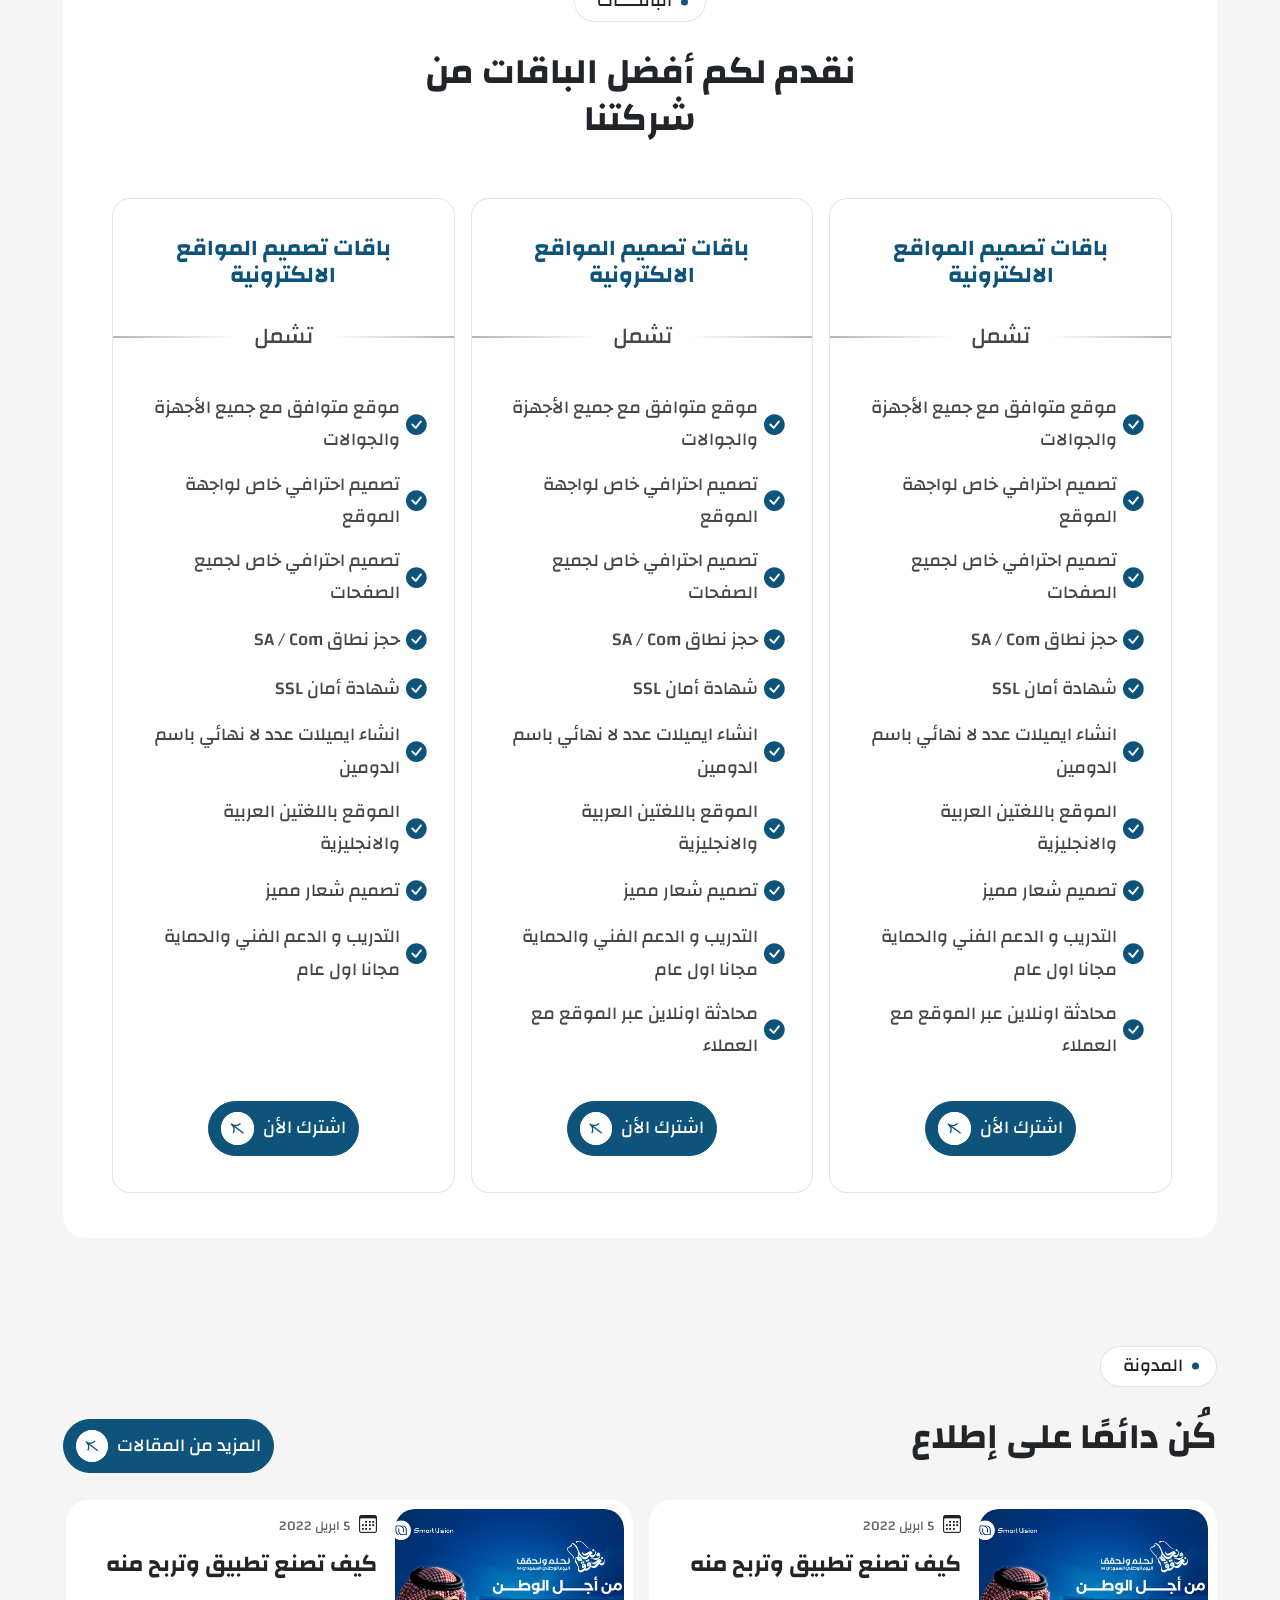
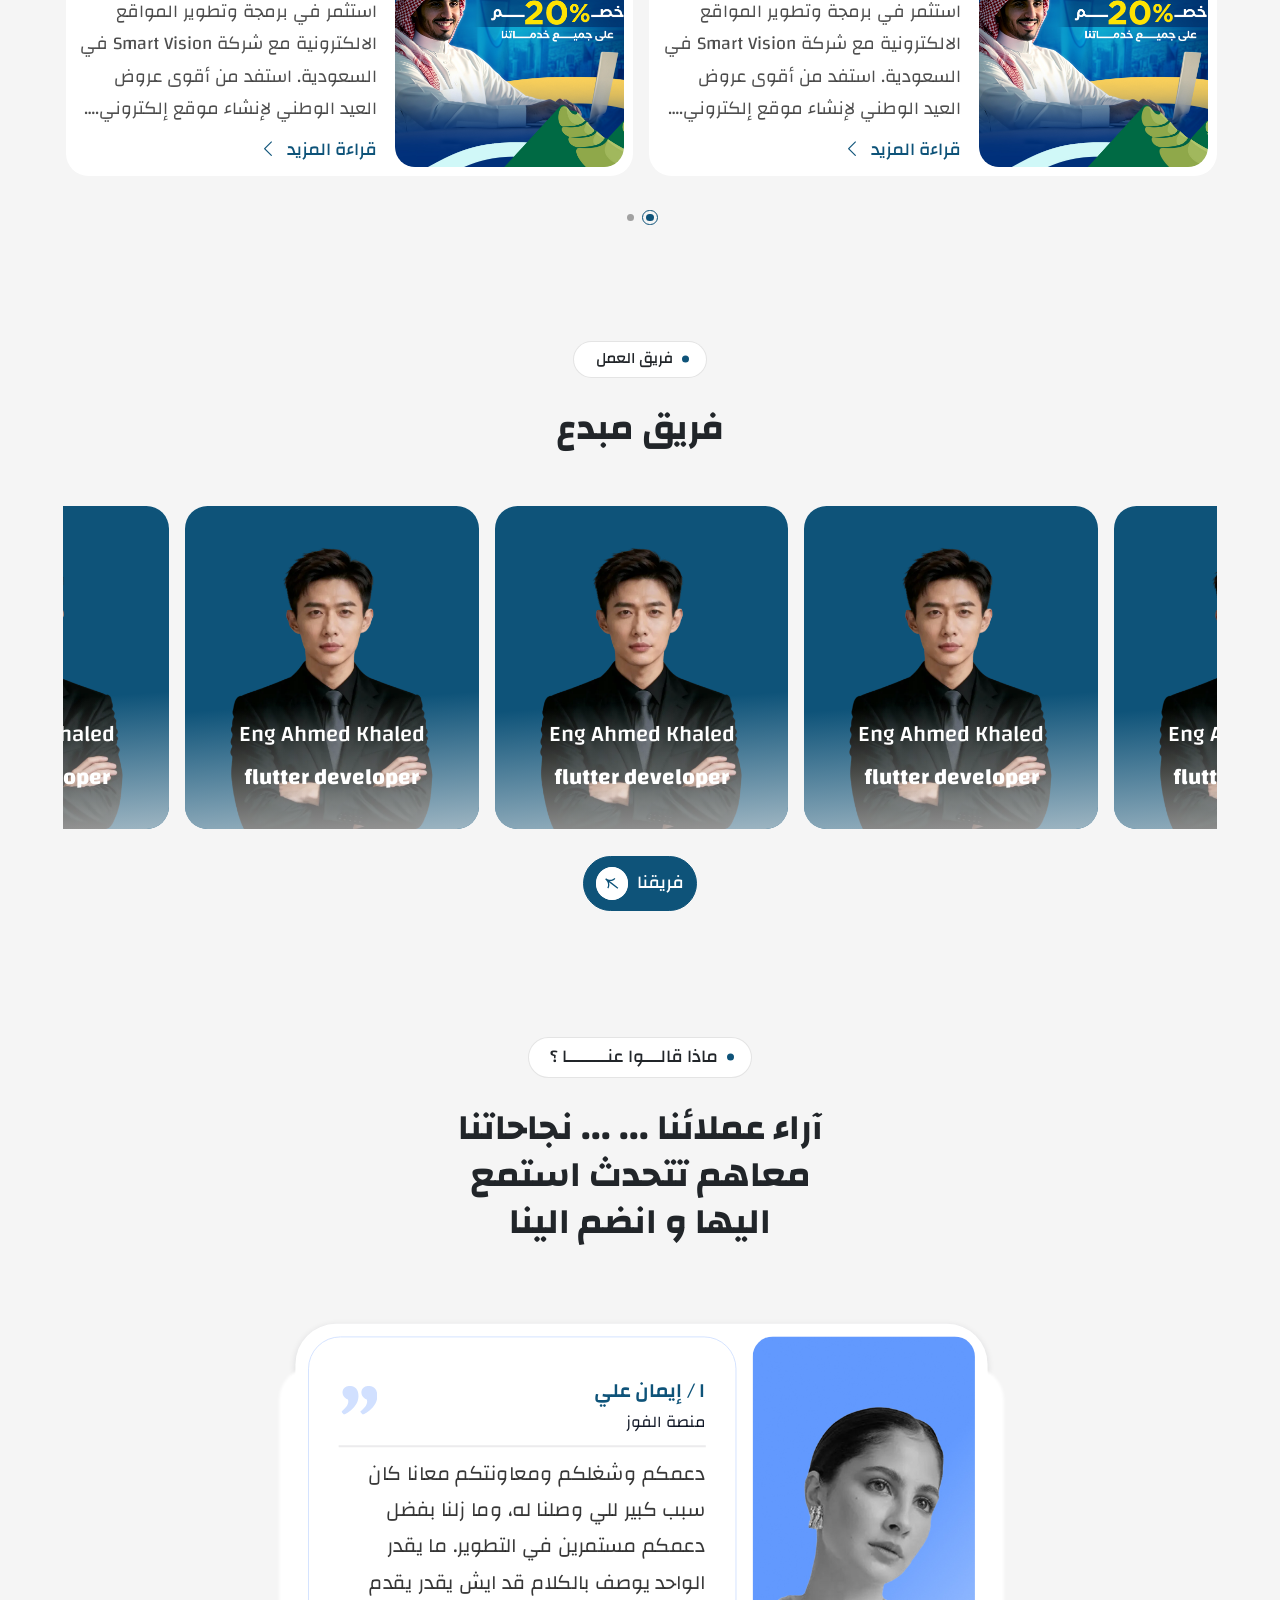
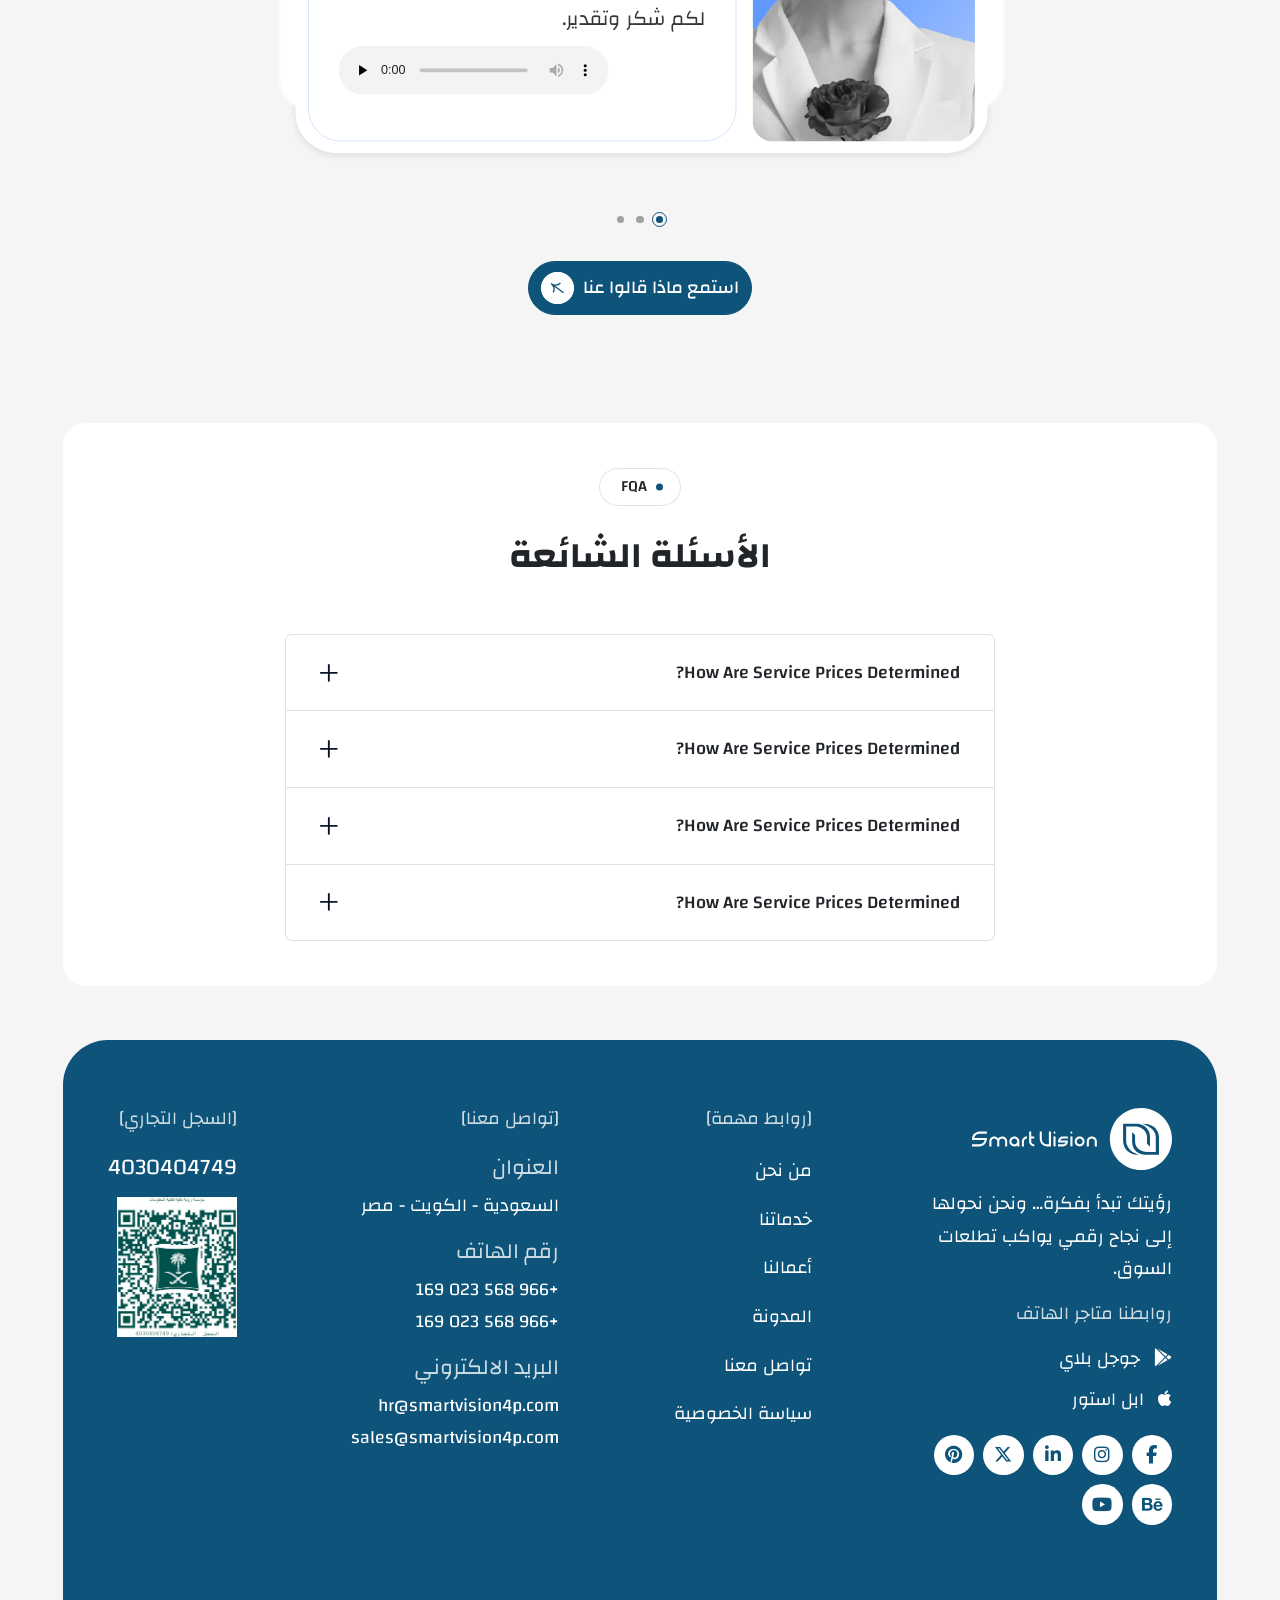
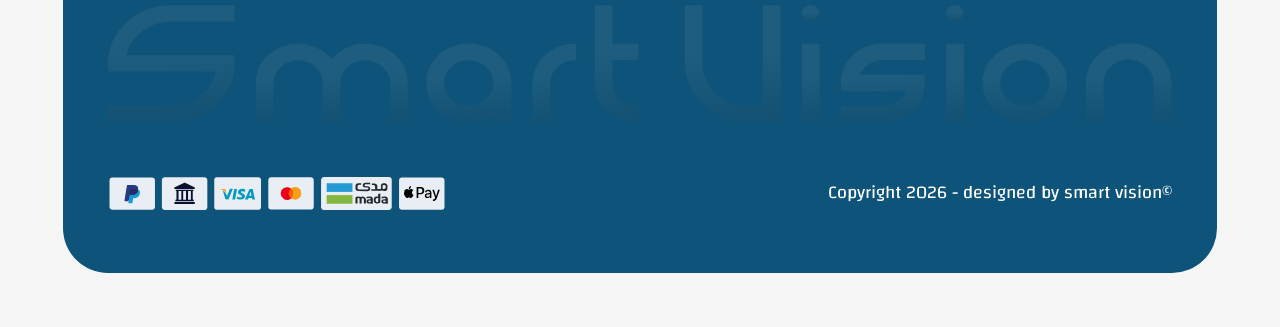
==== commit bc8b0d83: "style" ====
--- a/index.html
+++ b/index.html
@@ -1438,7 +1438,7 @@
 
         <a
           class="main-btn mt-4 mx-auto wow animate__fadeInUp" data-wow-duration="1s"
-          href="projectd.html"
+          href="projects.html"
           aria-label="View more of our projects and portfolio details"
         >
           <span> المزيد من المشاريع </span>
--- a/css/style.css
+++ b/css/style.css
@@ -58,7 +58,6 @@
 }
 p {
   margin: 0;
-  font-weight: 300;
 }
 img {
   max-width: 100%;
@@ -305,13 +304,14 @@
   display: flex;
   justify-content: center;
   gap: 0.5rem;
-  width: fit-content;
+  width: fit-content !important;
+  border: 1px solid var(--main);
 }
 .main-outline-btn {
   background: transparent;
   color: var(--main) !important;
 }
-.main-btn img {
+[class*="-btn"] img {
   color: var(--main) !important;
   background: var(--white) !important;
   width: 1.8rem !important;
@@ -325,7 +325,10 @@
   align-items: center;
   justify-content: center;
 }
-.main-btn:hover img {
+[class*="-btn"]:hover {
+  border-color: var(--secondary);
+}
+[class*="-btn"]:hover img {
   transform: rotate(-35deg);
   -webkit-transform: rotate(-35deg);
   -moz-transform: rotate(-35deg);
@@ -410,11 +413,11 @@
   color: var(--white);
   font-weight: 500;
 }
-.card-body.list ul {
+.list ul {
   padding-inline-start: 1.5rem;
   list-style: disc;
 }
-.card-body.list ul li {
+.list ul li {
   color: #212121 !important;
   line-height: 2rem;
 }
@@ -1199,12 +1202,22 @@
   gap: 0.5rem;
   margin-top: 1.5rem;
 }
+.tags a,
 .tags span {
   display: inline-flex;
   border-radius: 0.5rem;
   background: #f5f5f5;
   padding: 0.25rem 0.85rem;
   font-weight: 400 !important;
+  min-width: max-content;
+}
+.tags a {
+  border-radius: 6.25rem;
+  border: 1px solid rgba(33, 33, 33, 0.12);
+  -webkit-border-radius: 6.25rem;
+  -moz-border-radius: 6.25rem;
+  -ms-border-radius: 6.25rem;
+  -o-border-radius: 6.25rem;
 }
 .services .service .serv-image {
   border-radius: 0.5rem;
@@ -1213,6 +1226,13 @@
 }
 .services .service .serv-image img {
   object-fit: cover;
+}
+
+.why_txt {
+  color: rgba(33, 33, 33, 0.7);
+  font-size: 1.1rem;
+  font-weight: 400;
+  line-height: 1.6;
 }
 /* pricing Section  */
 
@@ -1469,6 +1489,8 @@
   -ms-border-radius: 0.5rem;
   -o-border-radius: 0.5rem;
 }
+
+.dropdown-item.active,
 .dropdown-item:hover {
   background: var(--secondary) !important;
   color: var(--white) !important;
@@ -1501,10 +1523,7 @@
   font-size: 13px;
   color: #07c595ab;
 }
-.project-steps .related li p {
-  font-size: 13px;
-  font-weight: 300;
-}
+
 .project-steps ul {
   counter-reset: step-number;
 }
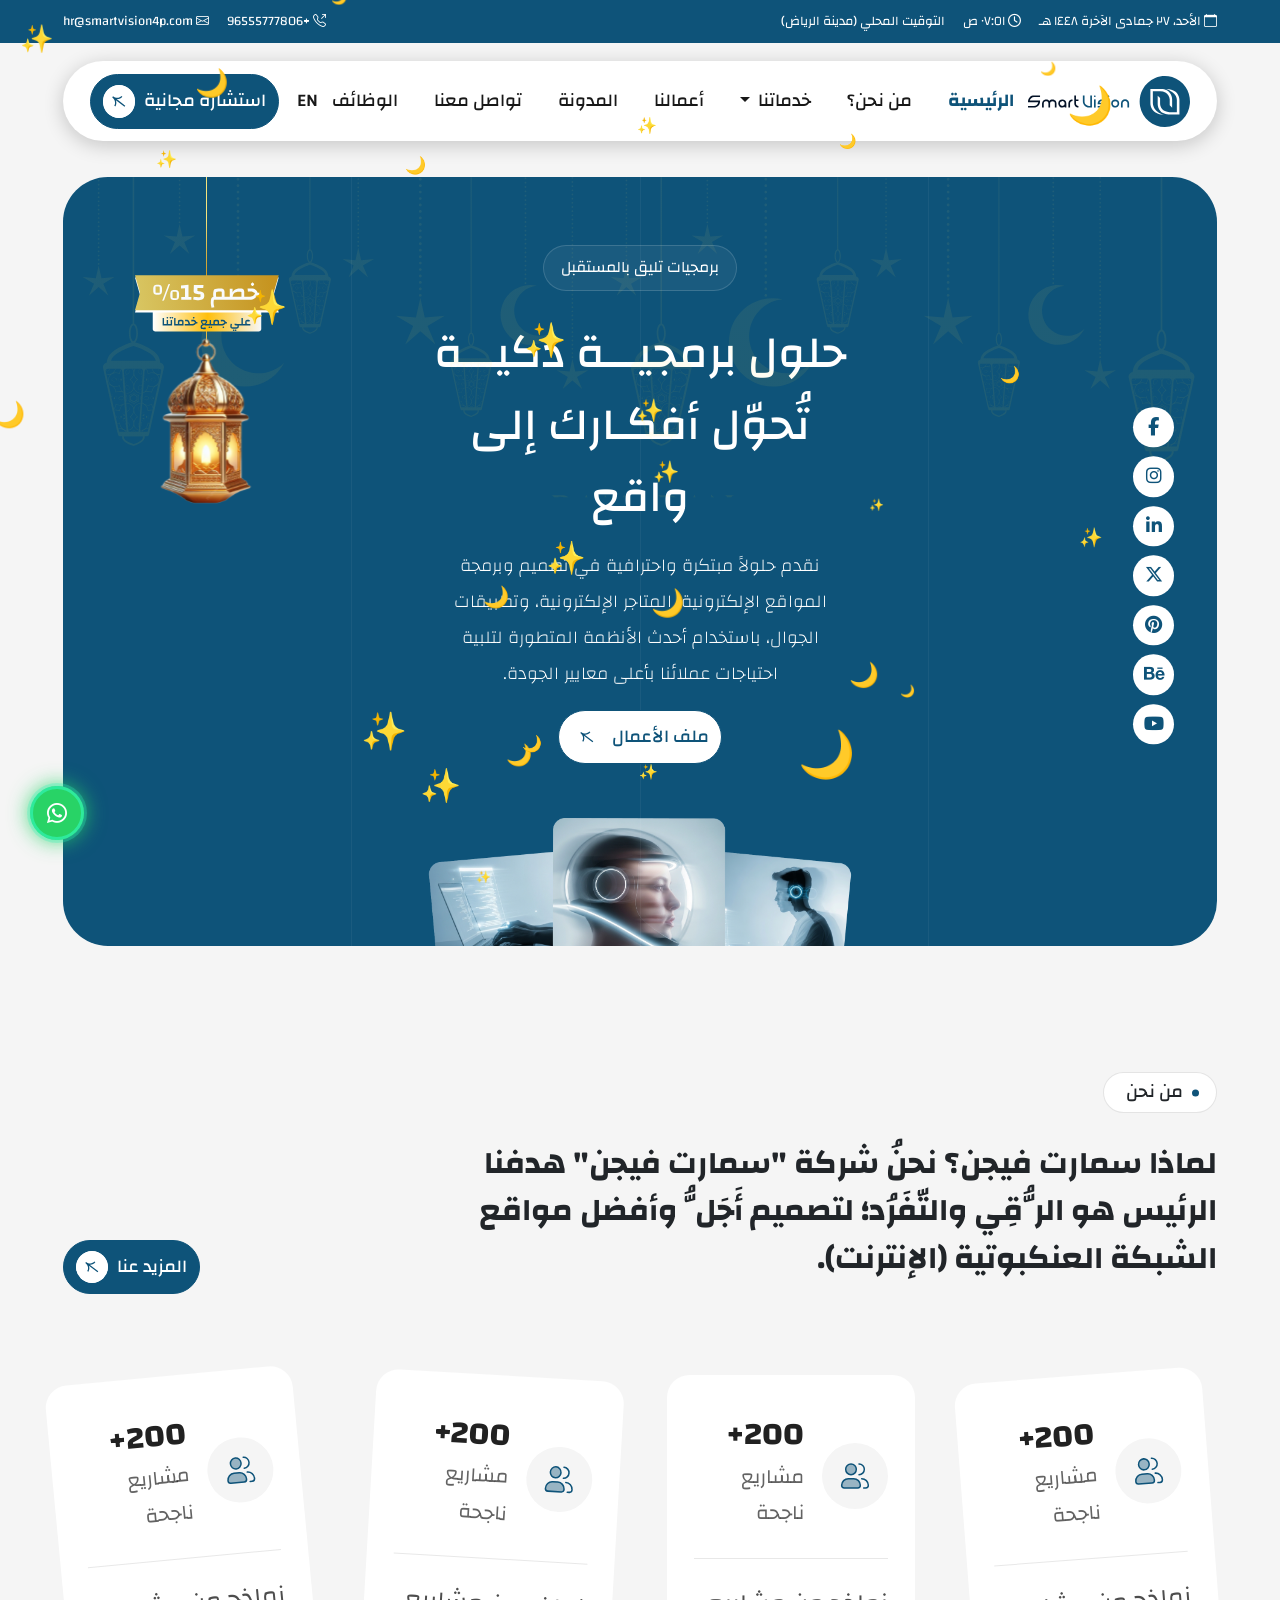
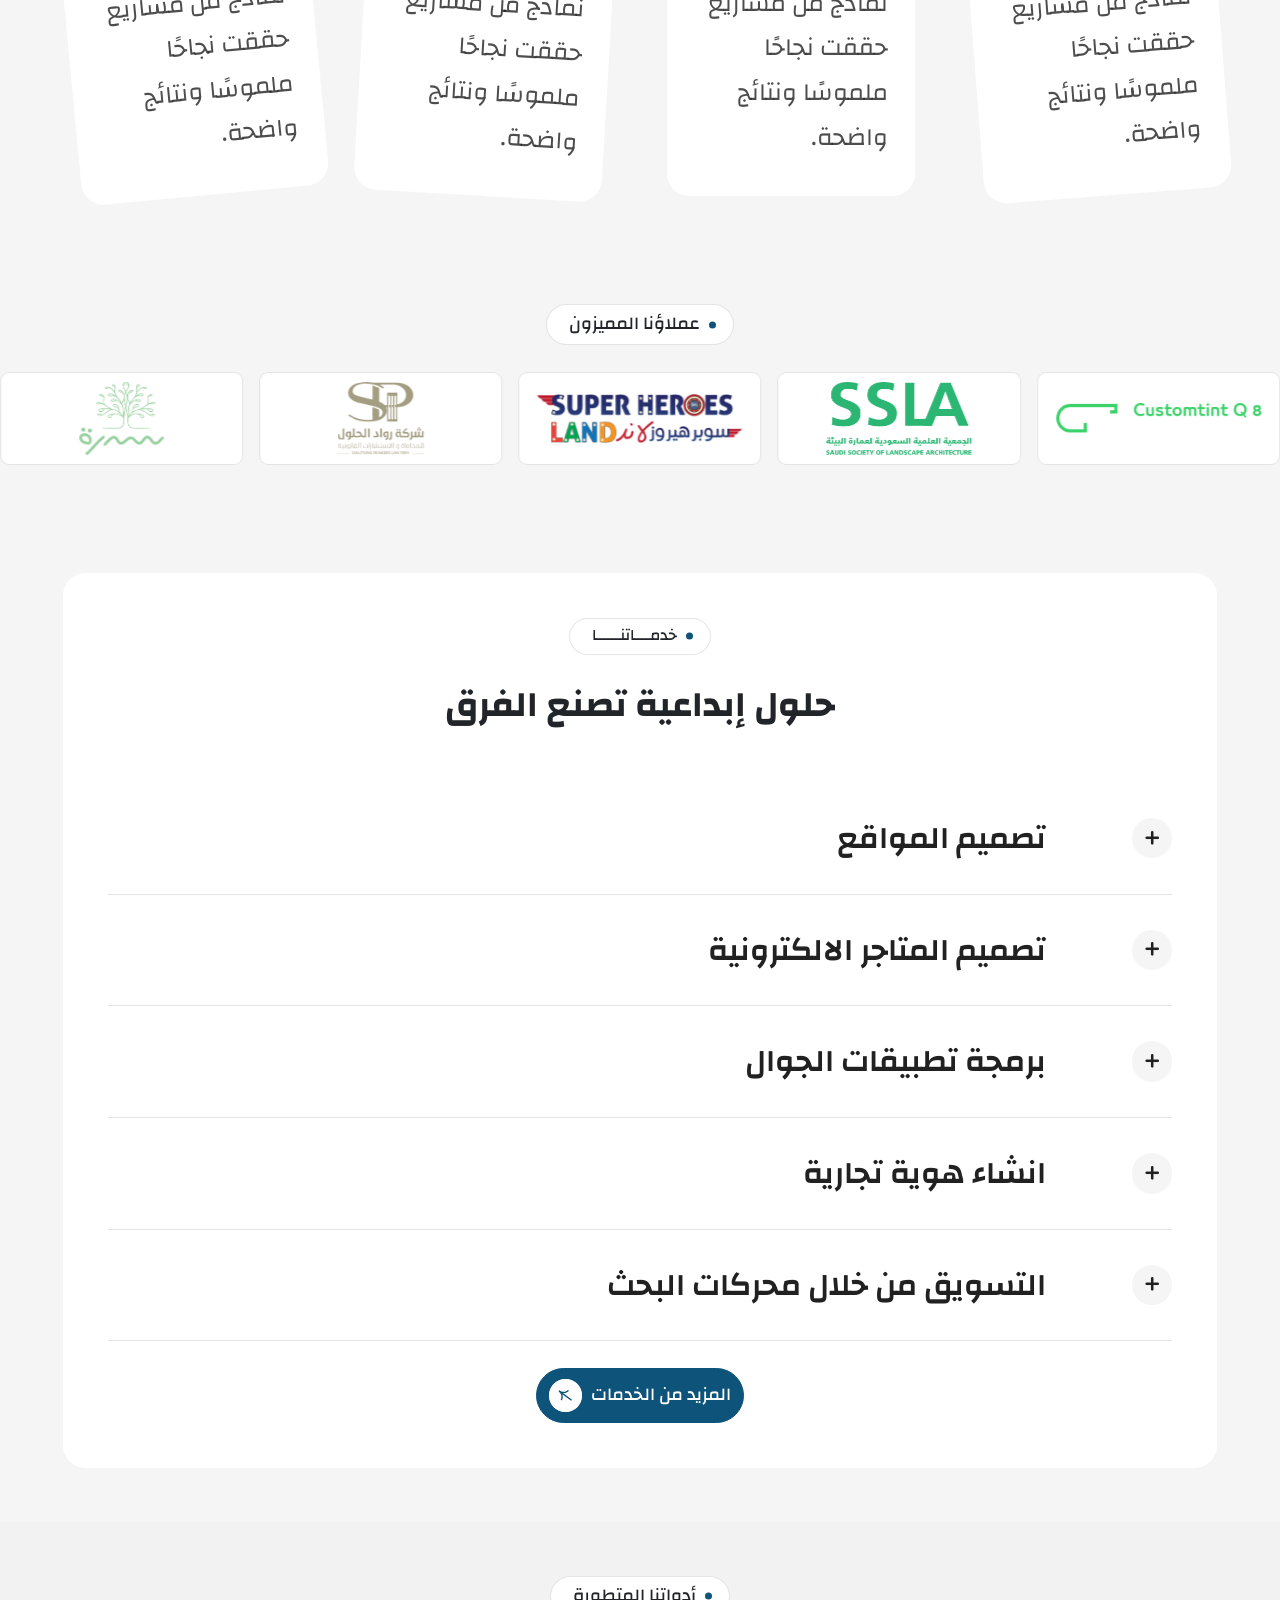
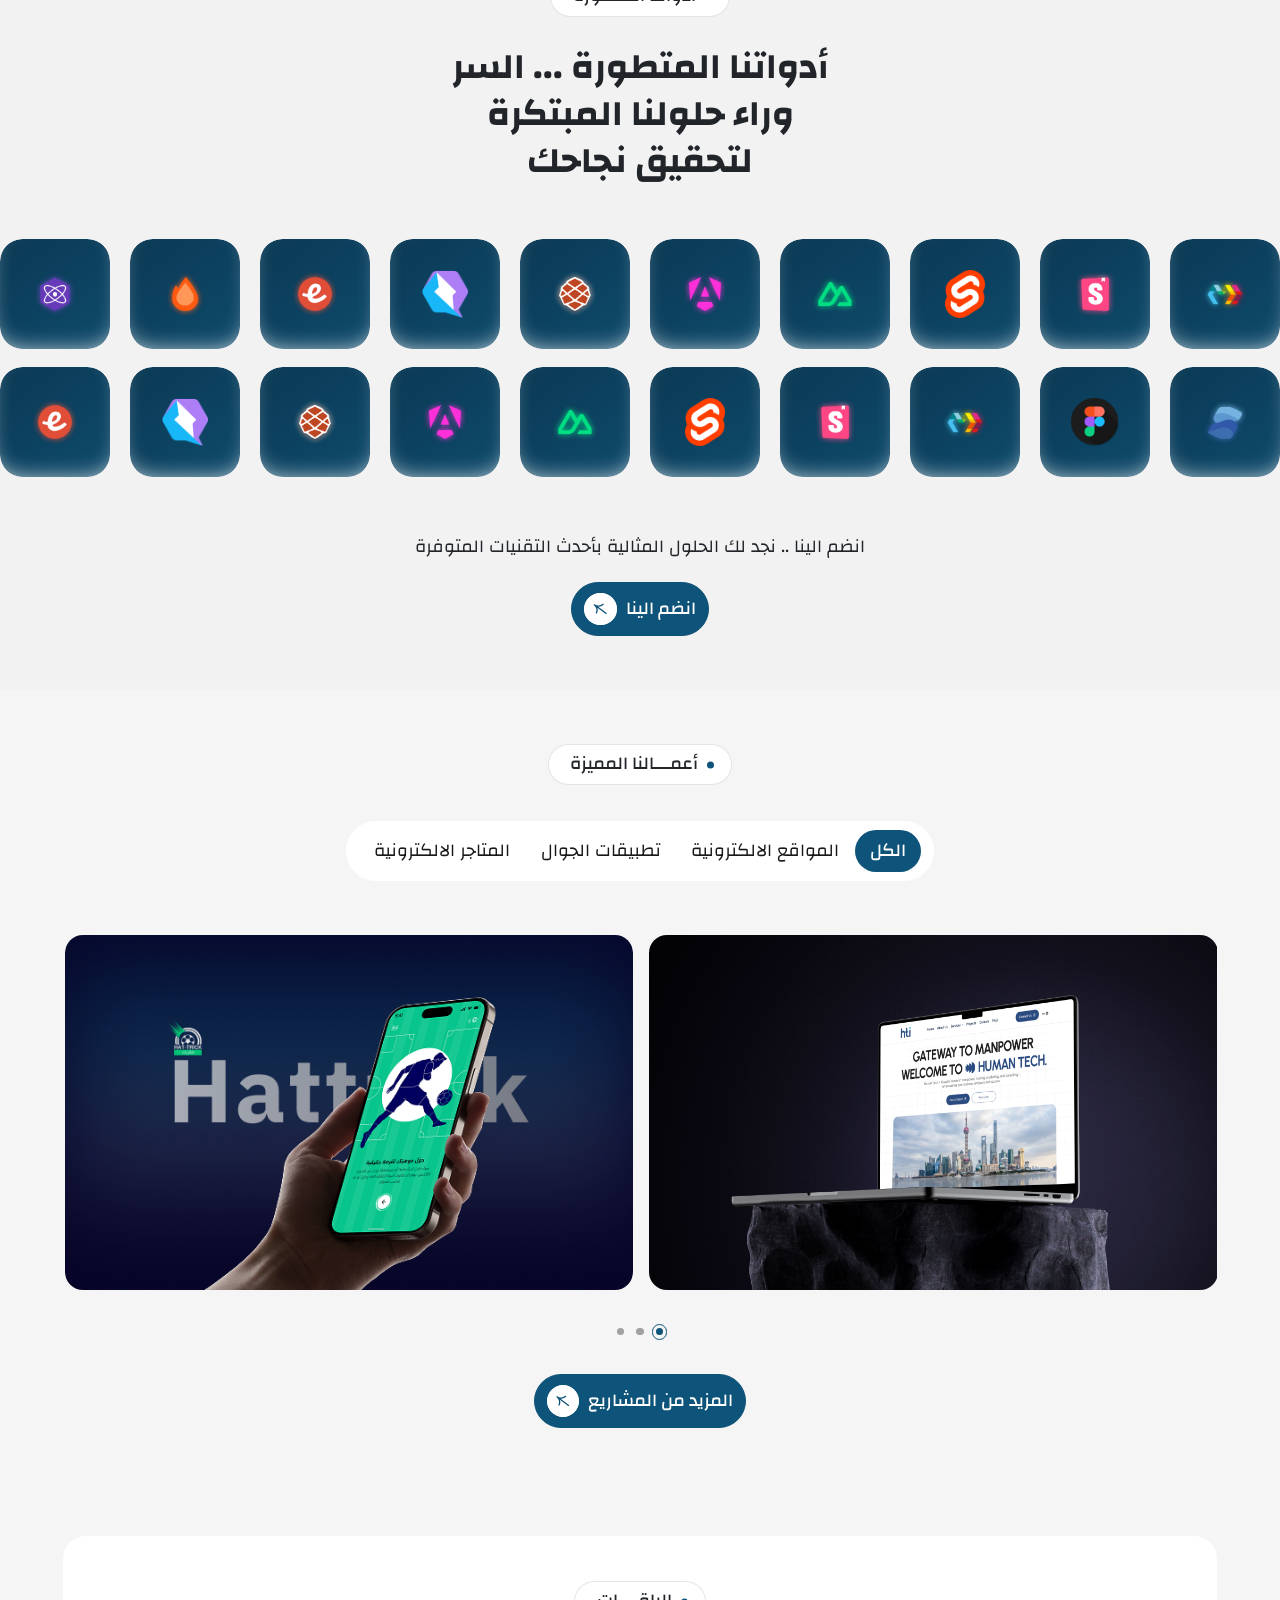
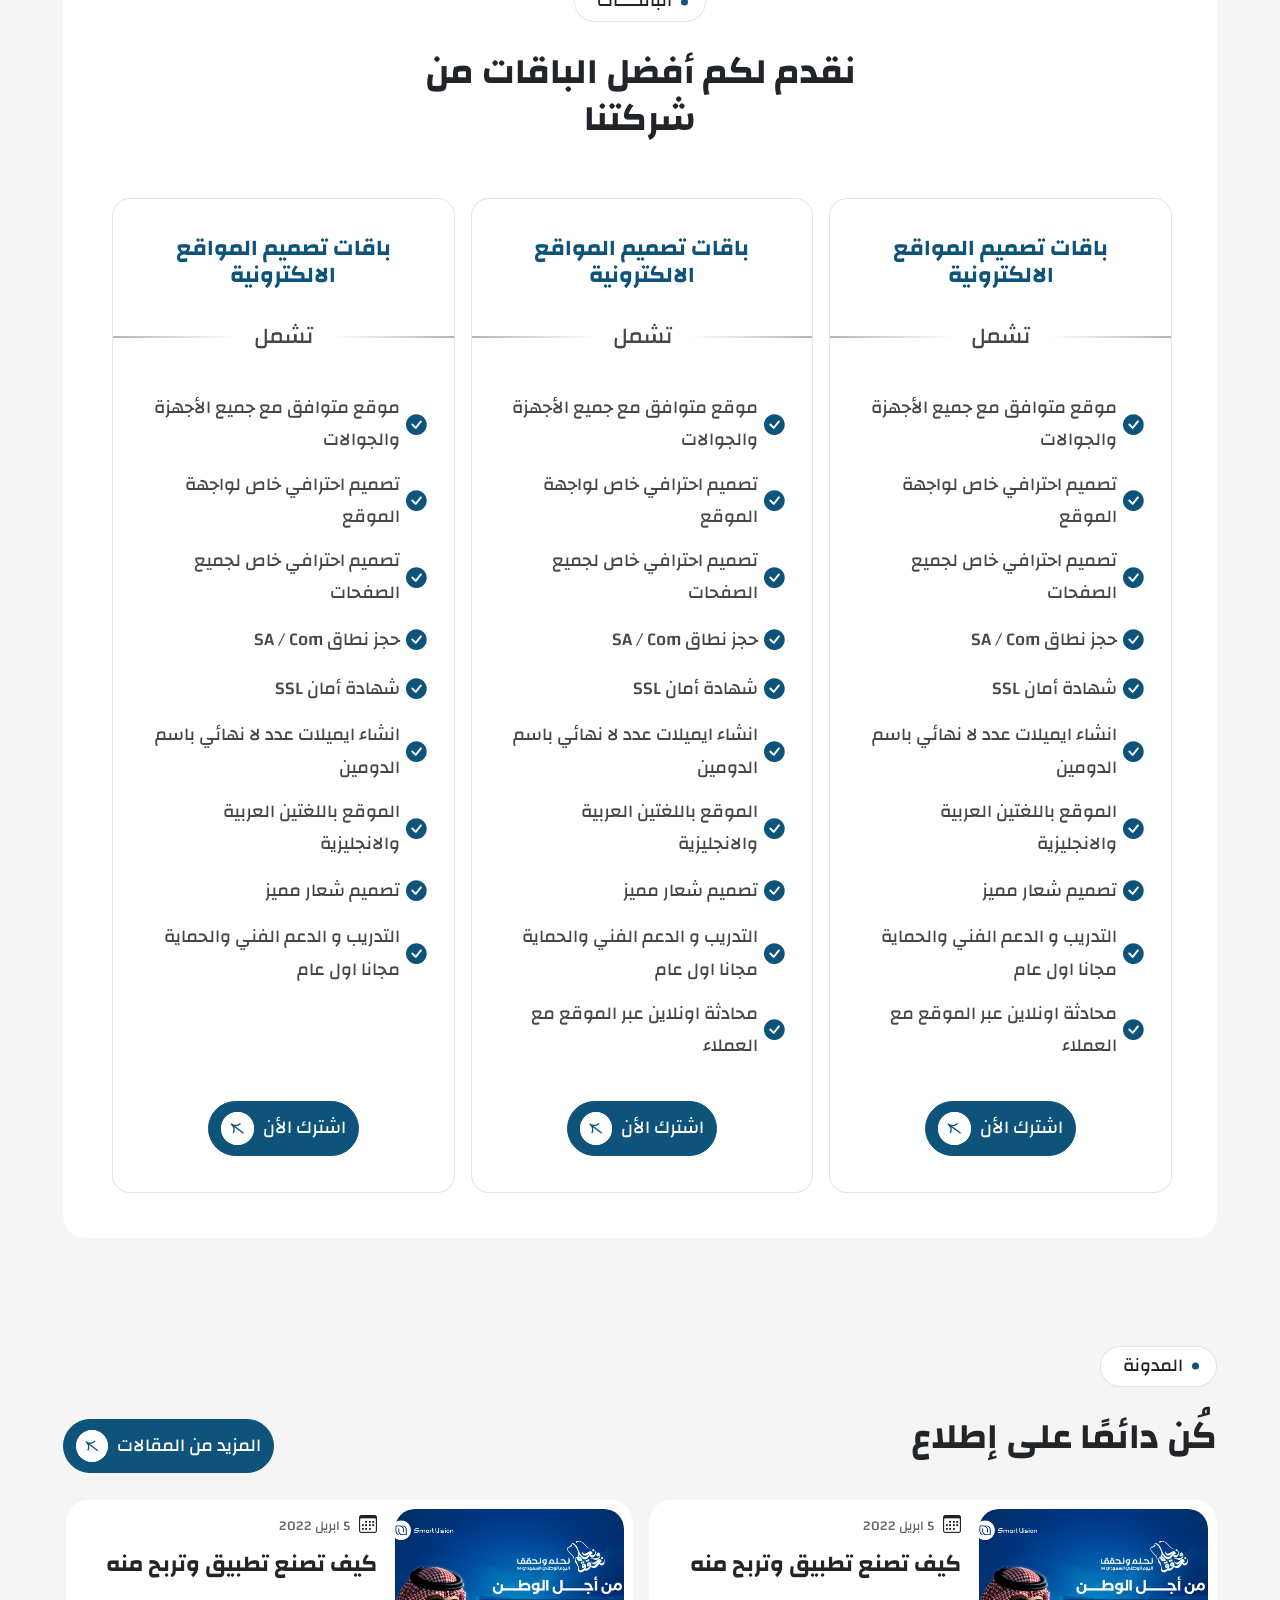
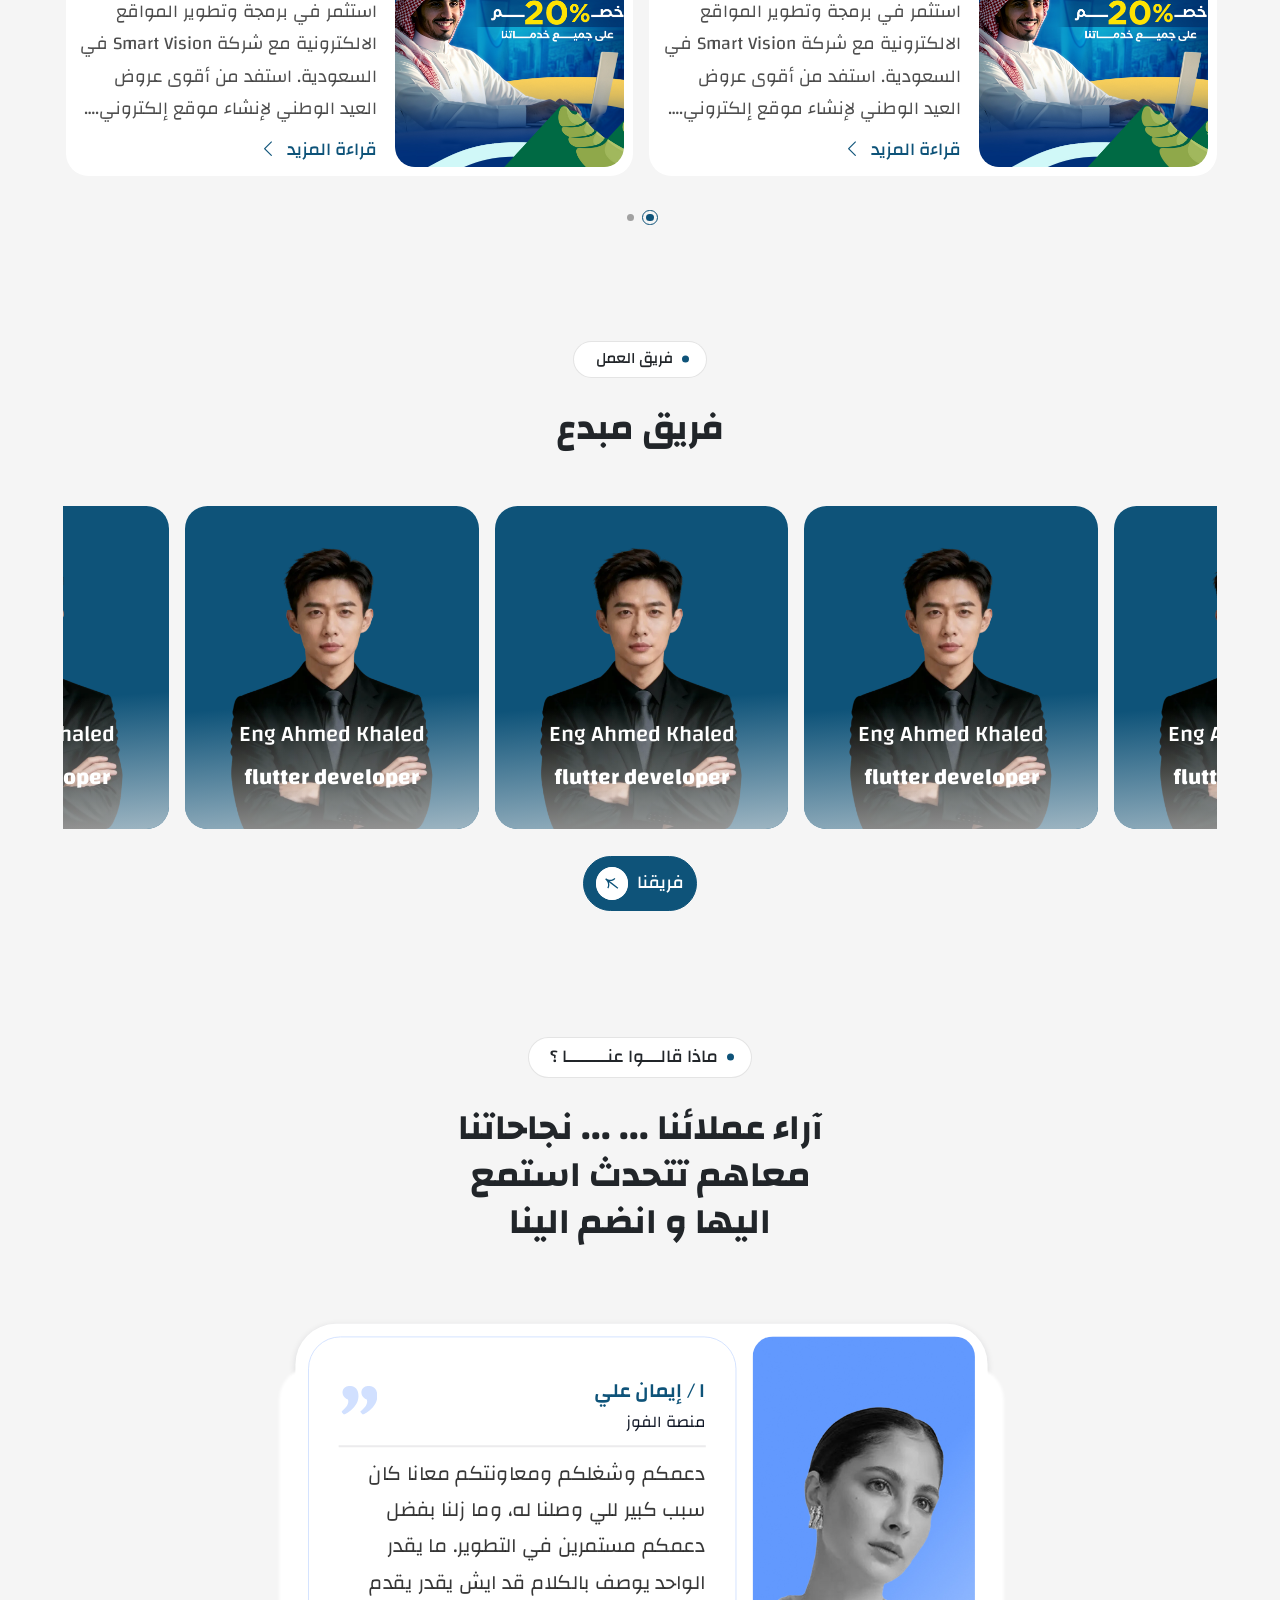
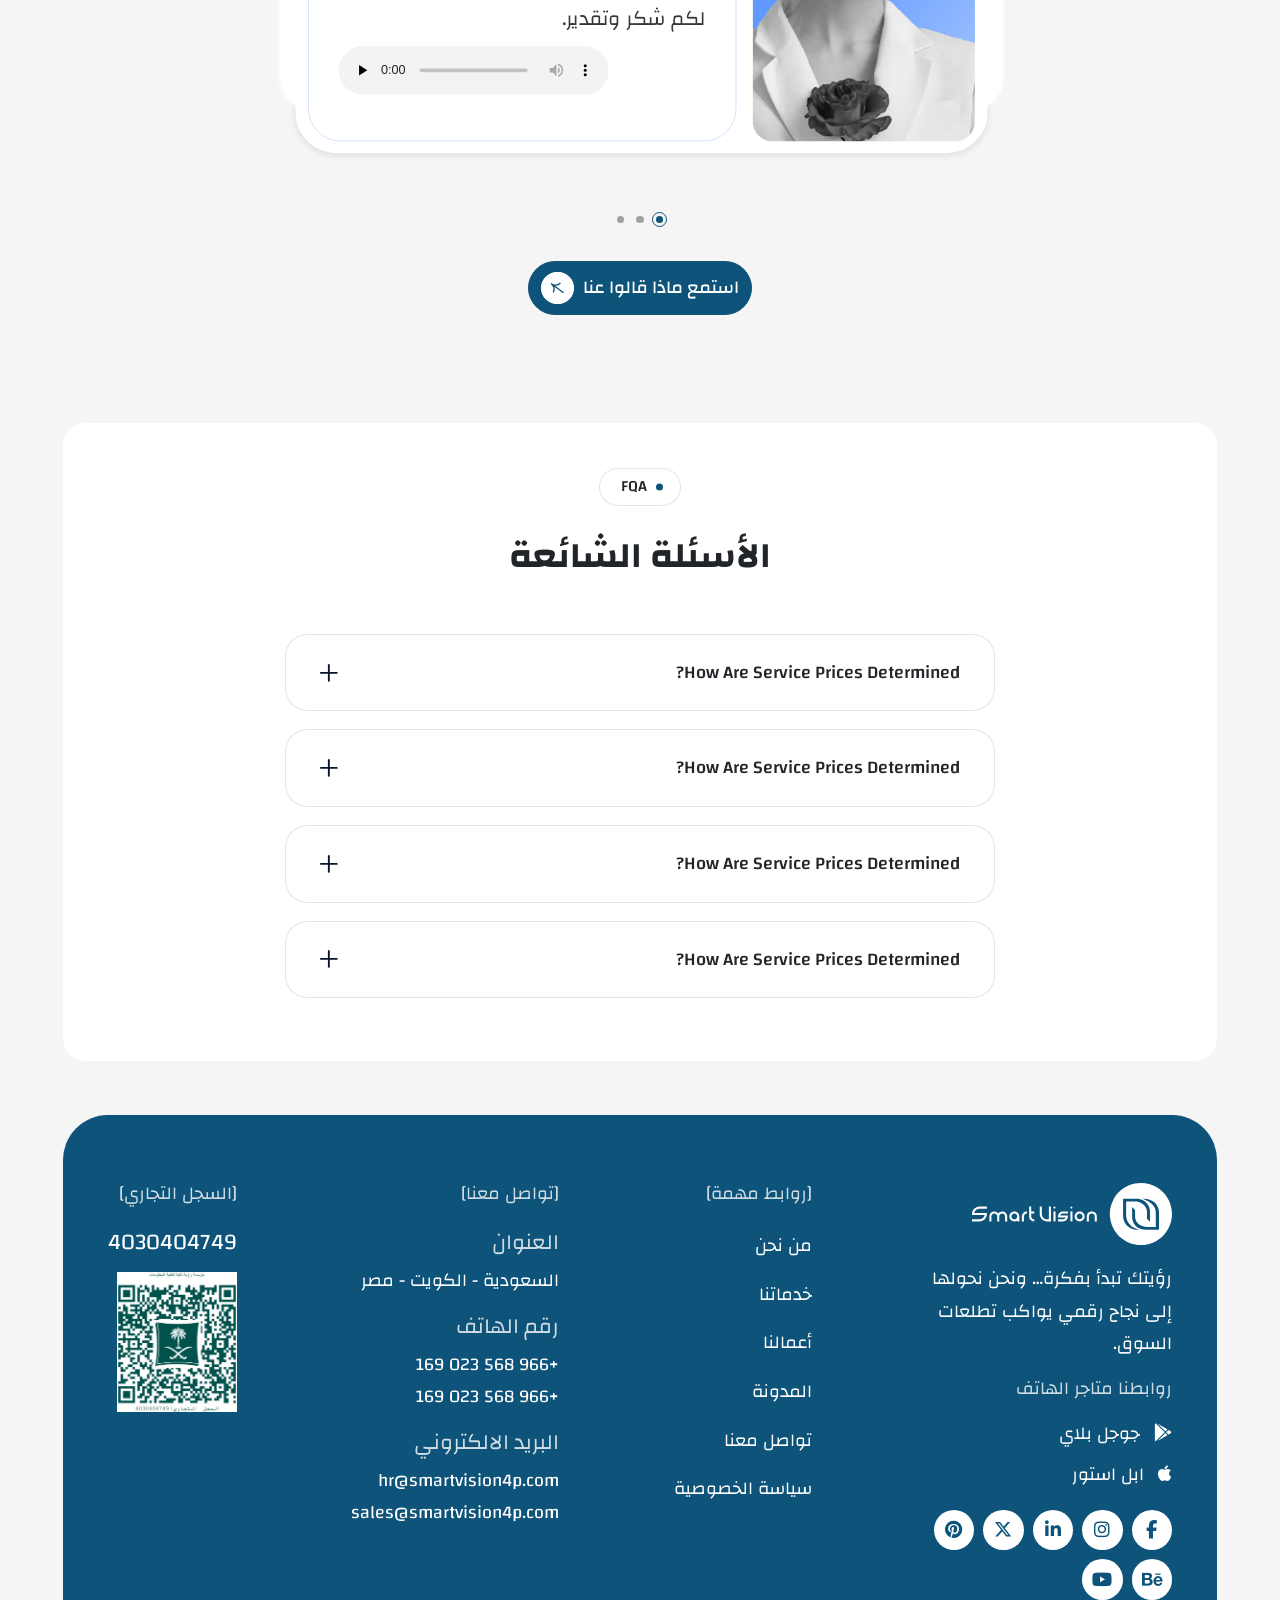
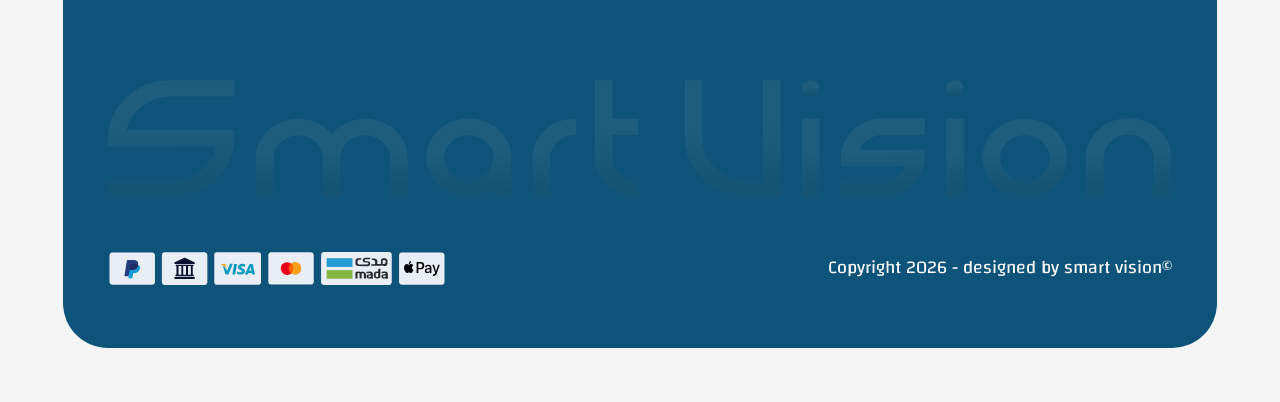
==== commit 6e855819: "issues" ====
--- a/index.html
+++ b/index.html
@@ -394,7 +394,7 @@
                   <span> ملف الأعمال </span>
   
                   <img
-                    src="images/icons/arrow-right.svg"
+                    src="images/icons/arrow.svg"
                     alt="arrow right icon"
                   />
                 </span>
--- a/css/style.css
+++ b/css/style.css
@@ -1848,9 +1848,6 @@
   object-fit: contain;
 }
 
-.testimonials.all
-.testimonials.all
-
 /* -- FQA -- */
 .FQA .accordion-item {
   margin-bottom: 1rem;
@@ -2019,73 +2016,74 @@
     inset-inline-end: 1.5rem;
     width: 7rem;
   }
-  .services .service .serv-title::before {
-    margin-inline-end: 1.25rem;
-  }
-
-  .services .service .serv-content {
-    margin-inline-start: 0rem;
-  }
-}
-@media (max-width: 992px) and (min-width: 767.8px) {
-  .heroSec {
-    padding-bottom: 5rem;
-  }
-}
-
-/* mobile responsive */
-@media (max-width: 576px) {
-  :root {
-    --bs-gutter-x: 0.75rem;
-  }
-  .container-fluid {
-    --bs-gutter-x: 0.75rem;
-  }
-  .navbar .nav-link {
-    width: fit-content;
-  }
-  .heroSec .social-icons {
-    inset-inline-start: 1rem;
-  }
-
-  .heroWrapper {
-    padding: 5rem 4.4rem;
-    padding-bottom: 0;
-  }
-
-  .breadcrumbs .breadcrumb-wrapper {
-    padding: 3rem 1.75rem;
-  }
-
-  .card-wrapper,
-  .card-wrapper:has(.breadcrumb-wrapper) {
-    padding: 2.5rem 1rem !important;
-  }
-  .card-wrapper .breadcrumb-wrapper {
-    padding: 0rem;
-  }
-  .breadcrumbs .breadcrumb-wrapper .secTitle {
-    font-size: 2rem;
-    margin-bottom: 0rem !important;
-  }
-  .card-wrapper-img img,
-  .breadcrumbs .breadcrumb-wrapper .breadcrumb-cnt .breadcrumb-image img {
-    aspect-ratio: 9 / 7;
-    margin-top: 2rem;
-  }
-
-  .contact-form {
-    padding: 0;
-    border: unset;
-  }
-
-  .about .card {
+    .about .card {
     transform: rotate(0deg) !important;
     -webkit-transform: rotate(0deg) !important;
     -moz-transform: rotate(0deg) !important;
     -ms-transform: rotate(0deg) !important;
     -o-transform: rotate(0deg) !important;
   }
+  .services .service .serv-title::before {
+    margin-inline-end: 1.25rem;
+  }
+
+  .services .service .serv-content {
+    margin-inline-start: 0rem;
+  }
+}
+@media (max-width: 992px) and (min-width: 767.8px) {
+  .heroSec {
+    padding-bottom: 5rem;
+  }
+}
+
+/* mobile responsive */
+@media (max-width: 576px) {
+  :root {
+    --bs-gutter-x: 0.75rem;
+  }
+  .container-fluid {
+    --bs-gutter-x: 0.75rem;
+  }
+  .navbar .nav-link {
+    width: fit-content;
+  }
+  .heroSec .social-icons {
+    inset-inline-start: 1rem;
+  }
+
+  .heroWrapper {
+    padding: 5rem 4.4rem;
+    padding-bottom: 0;
+  }
+
+  .breadcrumbs .breadcrumb-wrapper {
+    padding: 3rem 1.75rem;
+  }
+
+  .card-wrapper,
+  .card-wrapper:has(.breadcrumb-wrapper) {
+    padding: 2.5rem 1rem !important;
+  }
+  .card-wrapper .breadcrumb-wrapper {
+    padding: 0rem;
+  }
+  .breadcrumbs .breadcrumb-wrapper .secTitle {
+    font-size: 2rem;
+    margin-bottom: 0rem !important;
+  }
+  .card-wrapper-img img,
+  .breadcrumbs .breadcrumb-wrapper .breadcrumb-cnt .breadcrumb-image img {
+    aspect-ratio: 9 / 7;
+    margin-top: 2rem;
+  }
+
+  .contact-form {
+    padding: 0;
+    border: unset;
+  }
+
+
 
   .blog-image {
     aspect-ratio: 4 / 3;
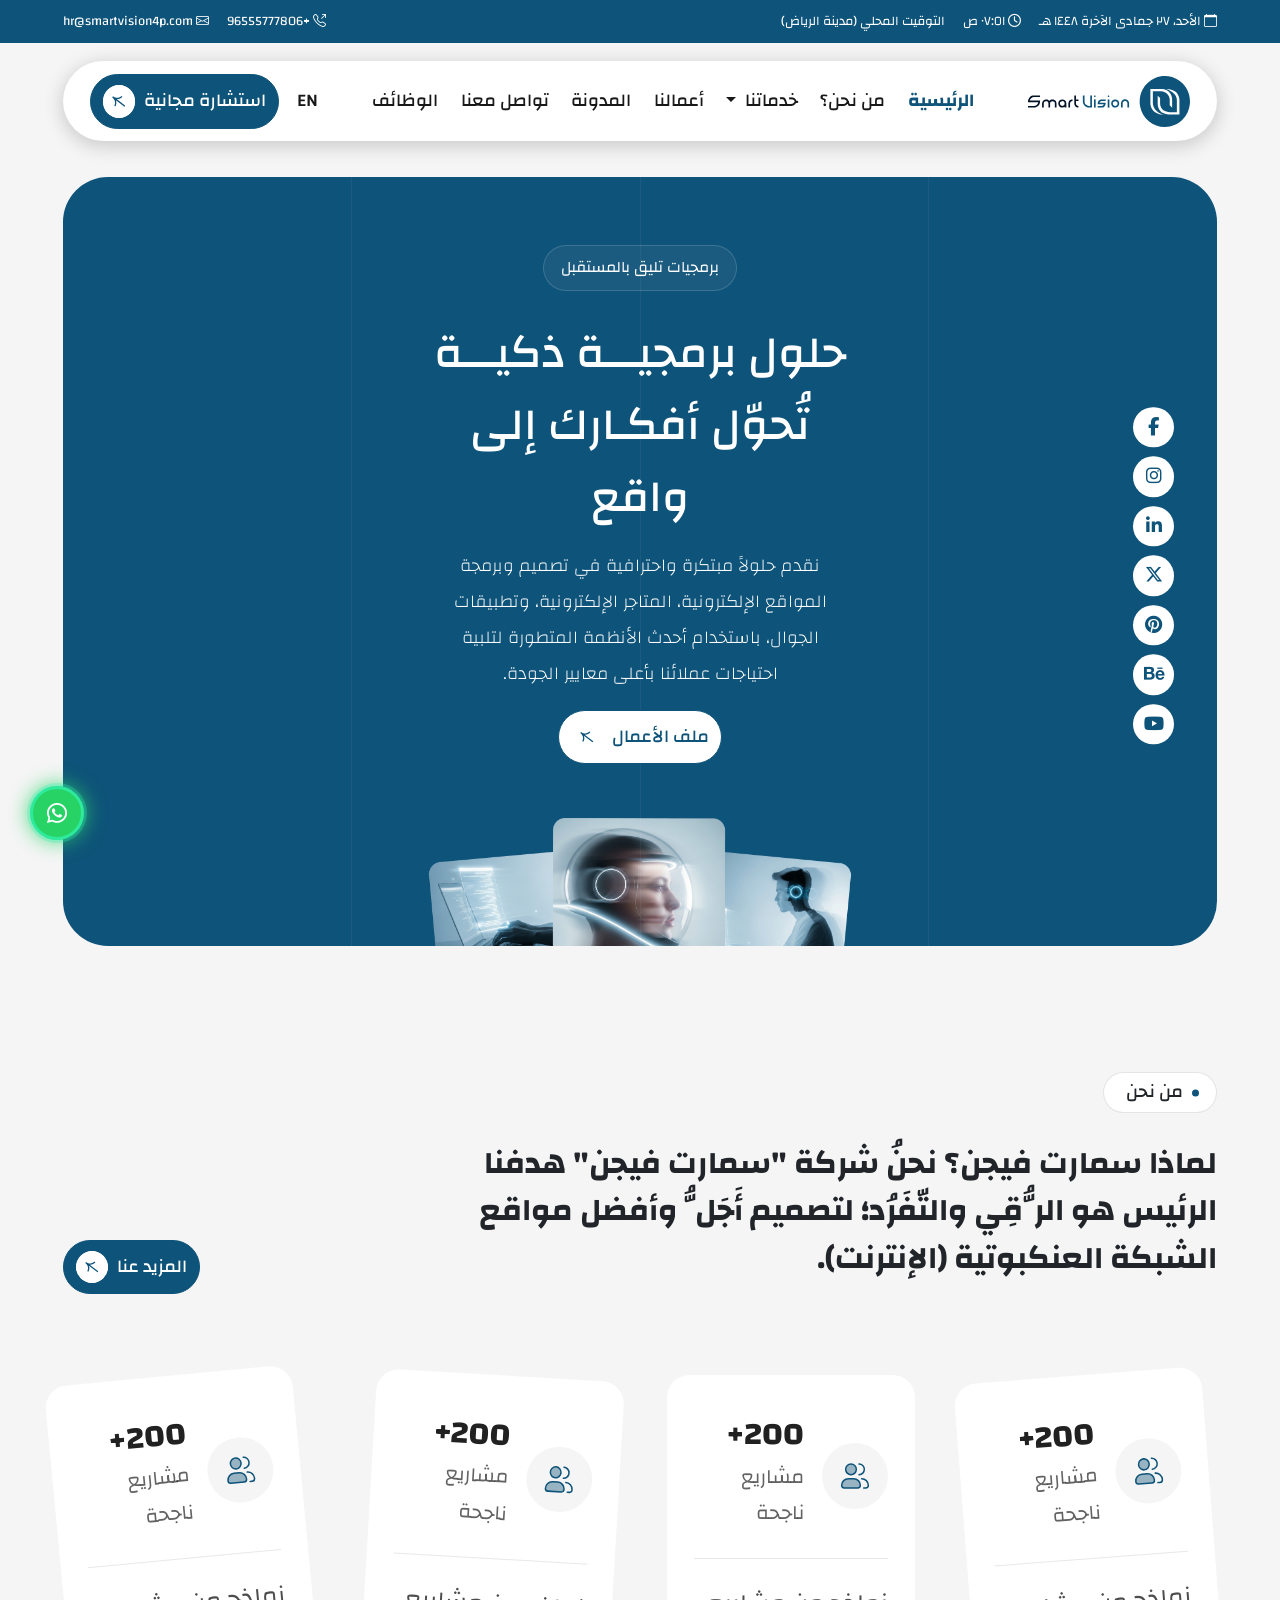
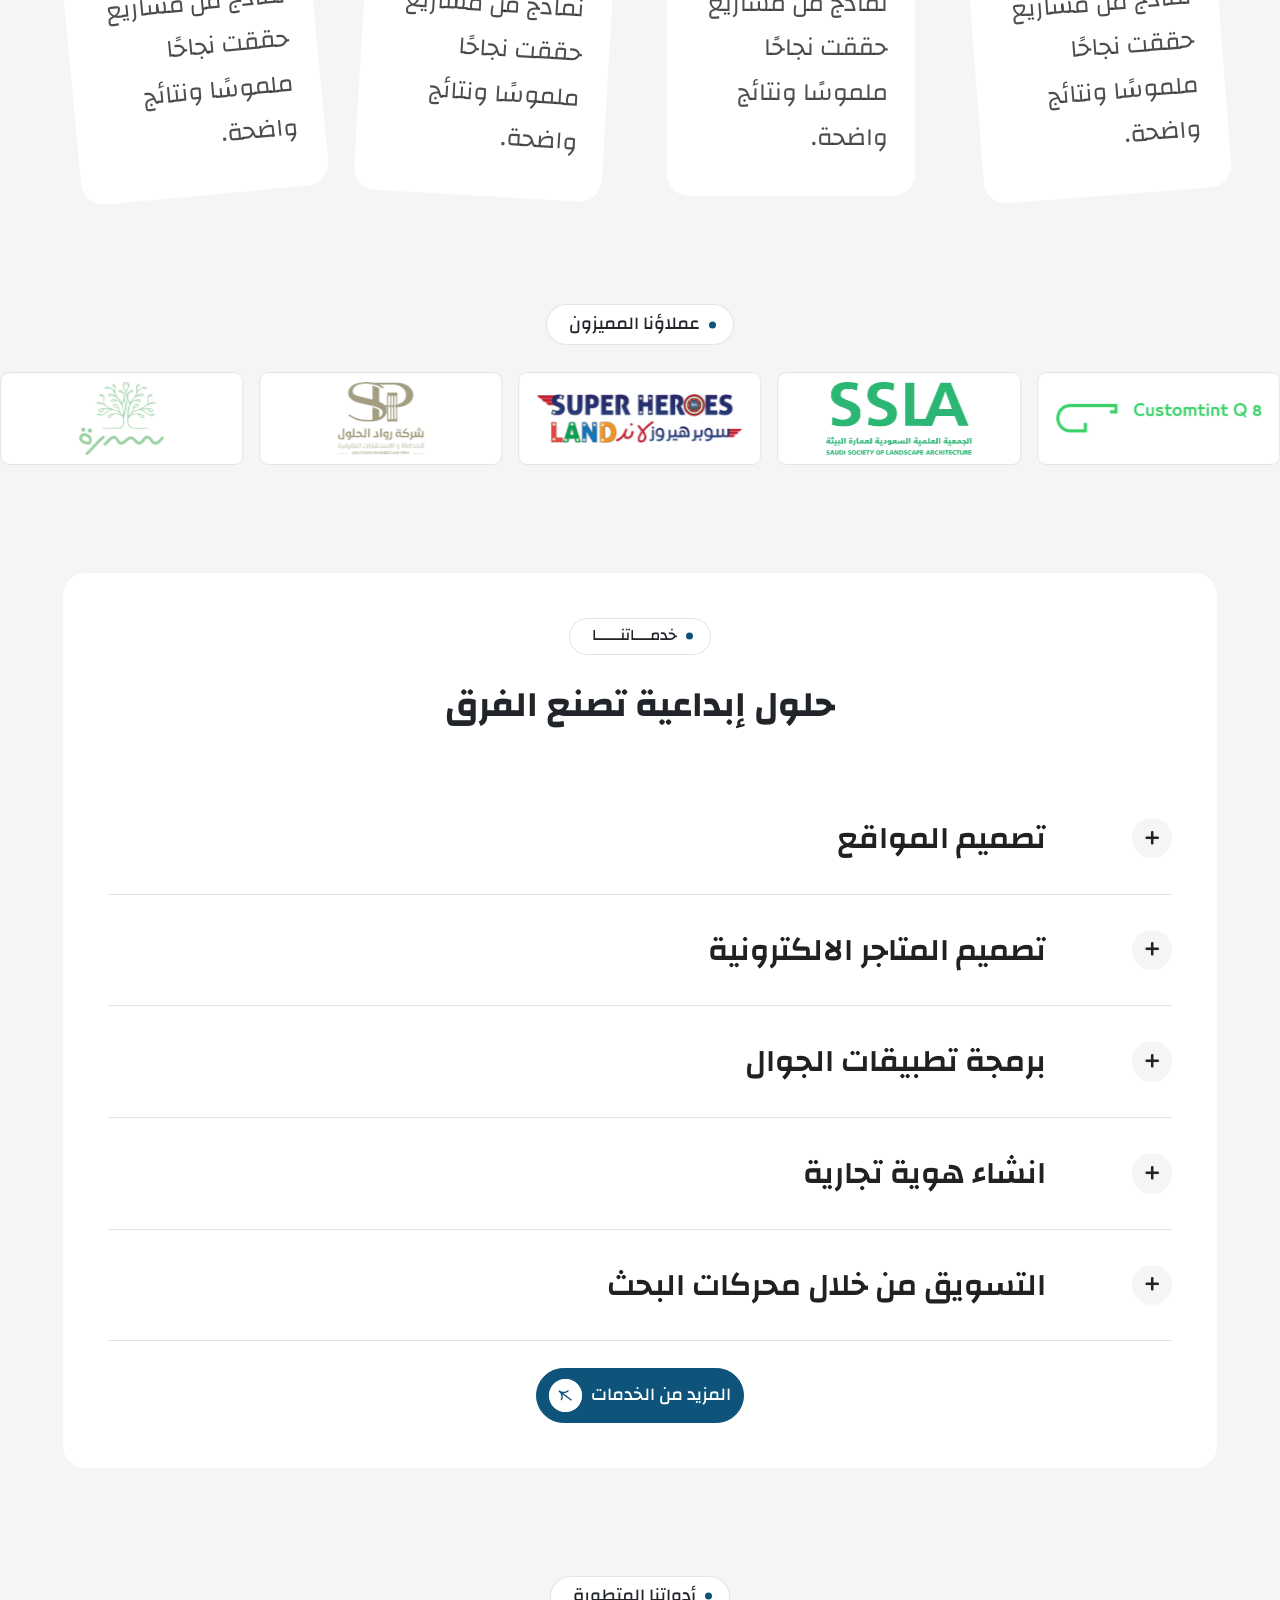
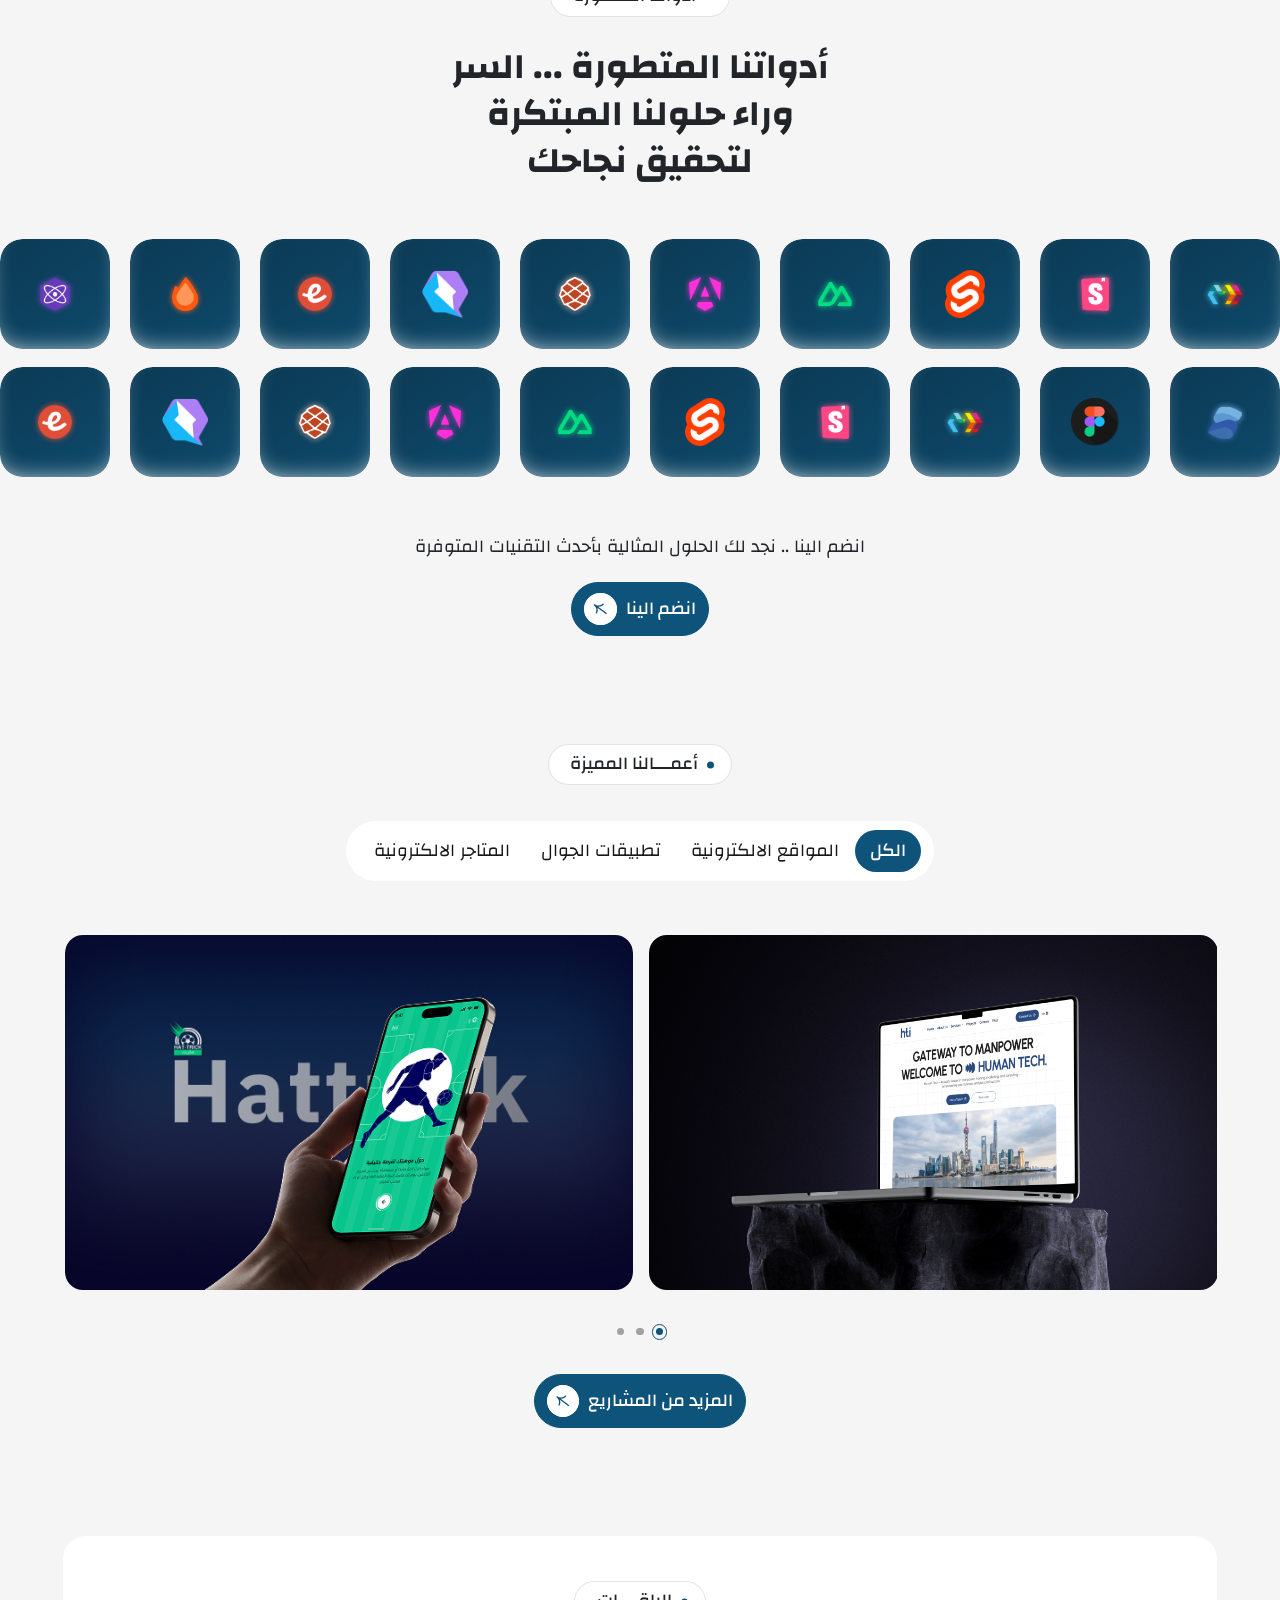
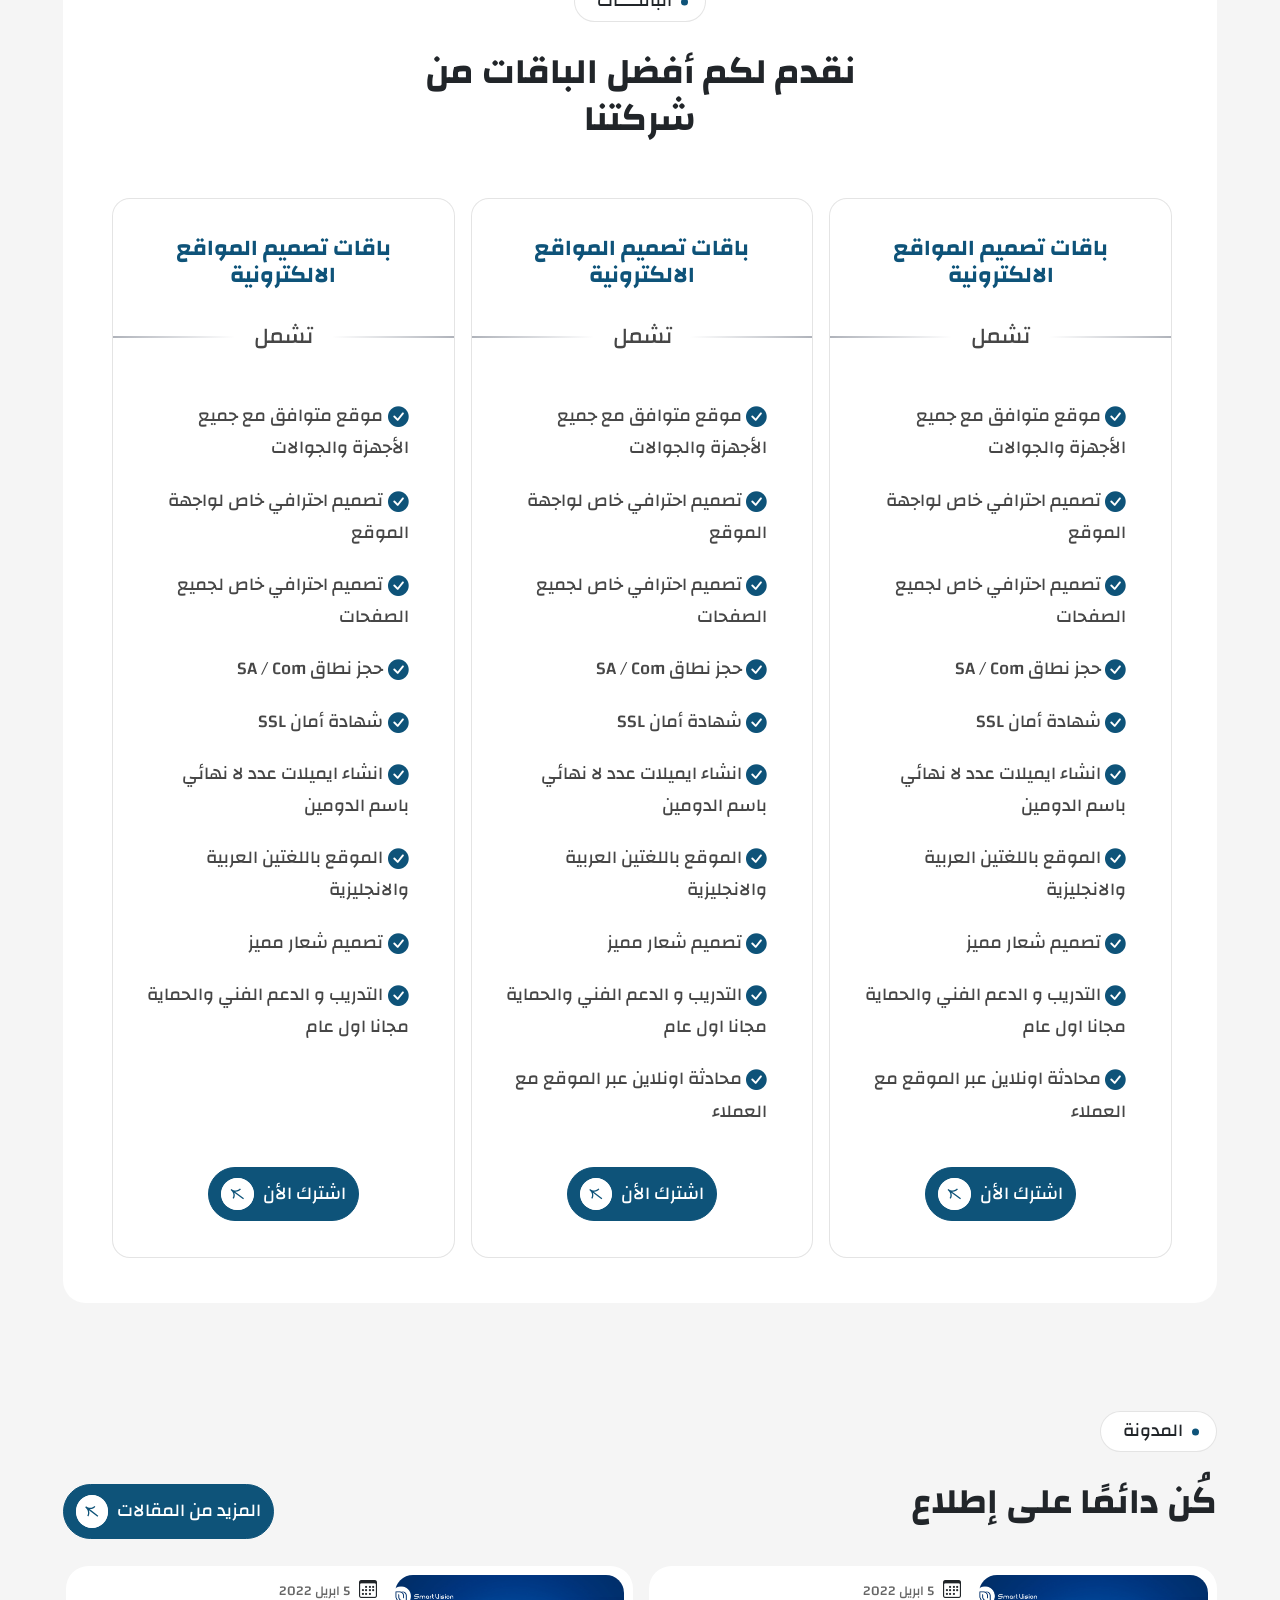
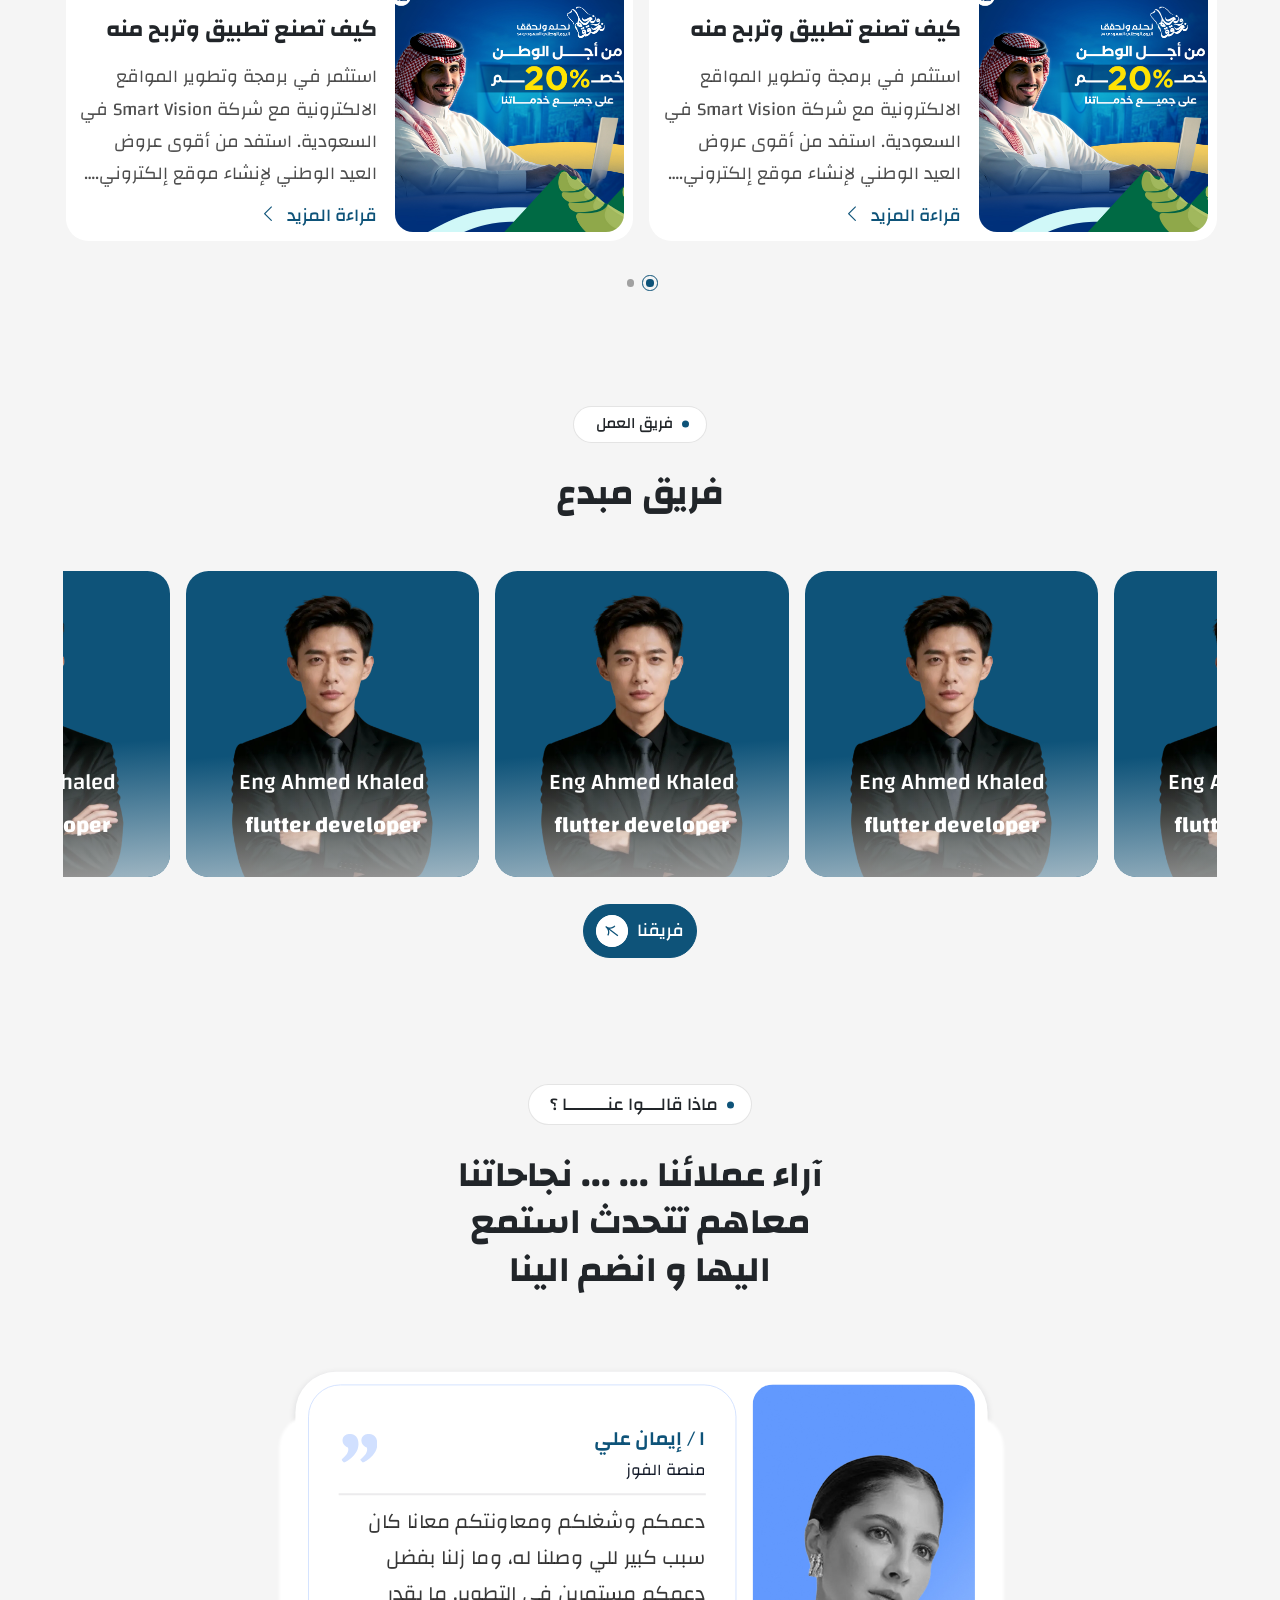
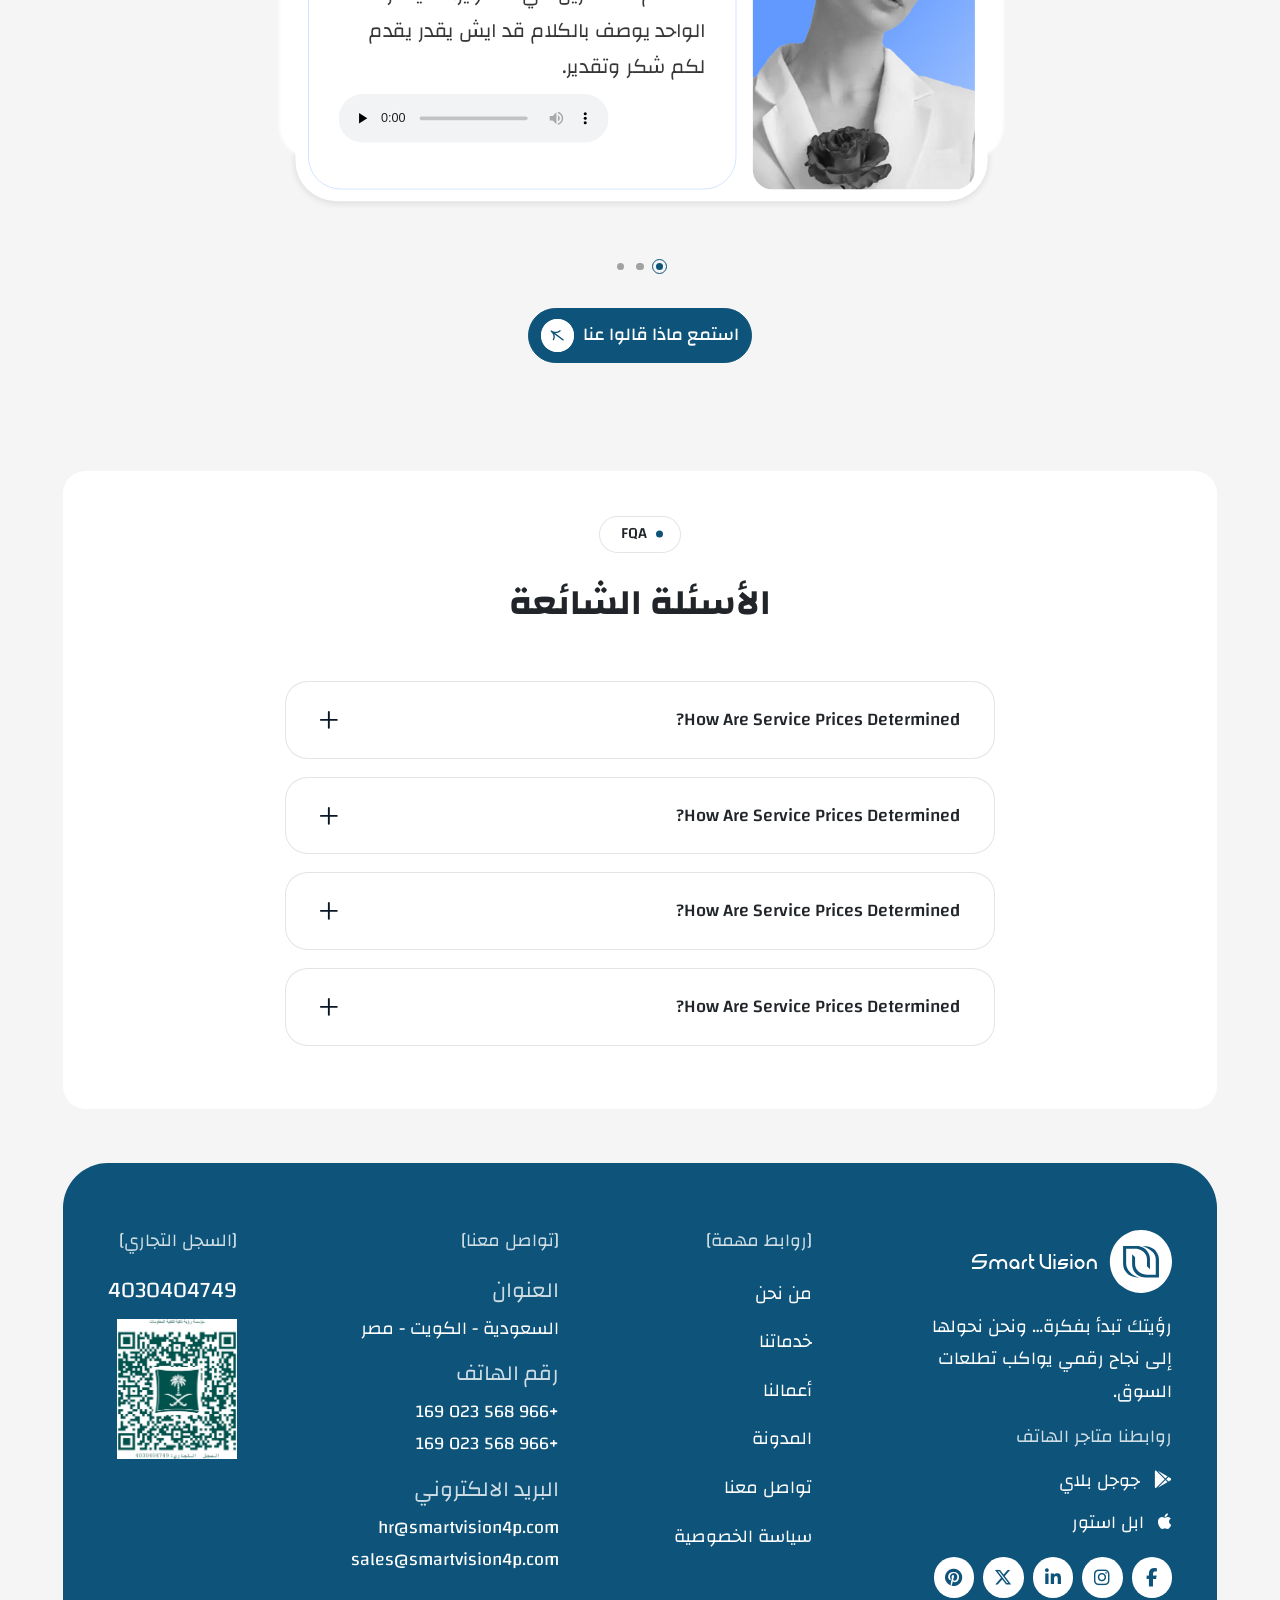
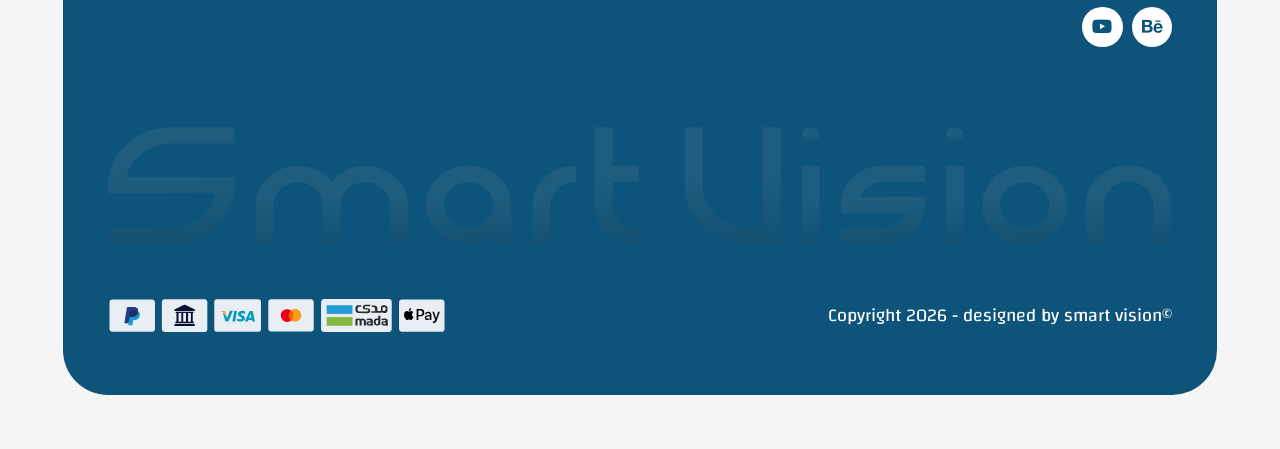
==== commit d52f12ec: "land" ====
--- a/index.html
+++ b/index.html
@@ -75,7 +75,7 @@
     </div>
 
     <!-- ramadan intro  -->
-    <canvas id="canvas"></canvas>
+    <!-- <canvas id="canvas"></canvas> -->
 
     <!-- navbar -->
     <header>
@@ -303,11 +303,11 @@
           </div>
 
           <!-- ramadan offers -->
-          <img
+          <!-- <img
             src="images/lamb.svg"
             class="ramadan-lamb"
             alt="خصم ١٥٪ على جميع خدماتنا بمناسبه شهر رمضان"
-          />
+          /> -->
 
           <!-- الروابط الاجتماعية -->
           <nav aria-label="Social Media Links">
--- a/css/style.css
+++ b/css/style.css
@@ -14,6 +14,10 @@
   /* variabels: */
   --bs-gutter-x: 3.5rem;
   --border-radius: 1rem;
+  --dir: 1;
+}
+[dir="ltr"] {
+  --dir: -1;
 }
 * {
   font-family: "Changa", sans-serif;
@@ -90,6 +94,15 @@
   background-color: var(--secondary);
 }
 
+[dir='ltr'] [class*=-chevron].bi::before ,
+[dir='ltr'] [class*=-arrow].bi::before {
+   transform: rotate(180deg);
+   -webkit-transform: rotate(180deg);
+   -moz-transform: rotate(180deg);
+   -ms-transform: rotate(180deg);
+   -o-transform: rotate(180deg);
+}
+
 .owl-carousel .owl-stage {
   display: flex;
 }
@@ -136,6 +149,37 @@
   background: var(--main) !important;
 }
 /* ------------- global --------------- */
+.pagination{
+    display: flex;
+    width: fit-content;
+    margin-inline: auto;
+    margin-top: 1.85rem;
+    border-radius: 70px;
+    overflow: hidden;
+}
+
+.page-link {
+    padding: .5rem 1rem !important;
+    border: unset;
+    position: relative;
+}
+
+.current .page-link{
+    color: var(--main);
+}
+
+.current .page-link:before {
+    content: '';
+    display: flex;
+    bottom: 0;
+    position: absolute;
+    width: 100%;
+    height: 3px;
+    border-radius: 70px;
+    background: var(--main);
+    inset-inline-start: 0;
+}
+
 .container-fluid {
   --bs-gutter-x: 3.5rem;
   padding-left: var(--bs-gutter-x);
@@ -325,8 +369,18 @@
   align-items: center;
   justify-content: center;
 }
+
+[dir="ltr"] .project-info img,
+[dir="ltr"] [class*="-btn"] img{
+  transform: rotate(110deg);
+  -webkit-transform: rotate(110deg);
+  -moz-transform: rotate(110deg);
+  -ms-transform: rotate(110deg);
+  -o-transform: rotate(110deg);
+}
 [class*="-btn"]:hover {
   border-color: var(--secondary);
+  color: var(--white) !important;
 }
 [class*="-btn"]:hover img {
   transform: rotate(-35deg);
@@ -335,6 +389,14 @@
   -ms-transform: rotate(-35deg);
   -o-transform: rotate(-35deg);
 }
+[dir="ltr"] [class*="-btn"]:hover img{
+  transform: rotate(143deg);
+  -webkit-transform: rotate(143deg);
+  -moz-transform: rotate(143deg);
+  -ms-transform: rotate(143deg);
+  -o-transform: rotate(143deg);
+}
+
 [class*="-btn"] * {
   position: relative;
   z-index: 2;
@@ -345,7 +407,7 @@
   position: absolute;
   top: 100%;
   inset-inline-start: 50%;
-  transform: translateX(50%);
+  transform: translateX(calc(50% * var(--dir)));
   content: "";
   background: var(--secondary);
   width: calc(100% + 20px);
@@ -360,13 +422,18 @@
   -moz-border-radius: 50%;
   -ms-border-radius: 50%;
   -o-border-radius: 50%;
-  -webkit-transform: translateX(50%);
-  -moz-transform: translateX(50%);
-  -ms-transform: translateX(50%);
-  -o-transform: translateX(50%);
+  -webkit-transform: translateX(calc(50% * var(--dir)));
+  -moz-transform: translateX(calc(50% * var(--dir)));
+  -ms-transform: translateX(calc(50% * var(--dir)));
+  -o-transform: translateX(calc(50% * var(--dir)));
 }
 [class*="-btn"]:hover::before {
-  top: -100%;
+  top: 0%;
+  transform: translateX(calc(50% * var(--dir))) translateY(-50%);
+  -webkit-transform: translateX(calc(50% * var(--dir))) translateY(-50%);
+  -moz-transform: translateX(calc(50% * var(--dir))) translateY(-50%);
+  -ms-transform: translateX(calc(50% * var(--dir))) translateY(-50%);
+  -o-transform: translateX(calc(50% * var(--dir))) translateY(-50%);
 }
 .social-icons a:hover::before {
   top: -49%;
@@ -468,7 +535,6 @@
 .form-control,
 .form-select,
 .select {
-  padding: 0.65rem 0.85rem;
   width: 100%;
   font-size: 1rem;
   font-weight: 400;
@@ -495,19 +561,24 @@
   cursor: pointer;
   display: inline-block;
   position: relative;
-  font-size: 16px;
+  font-size: 1rem;
   color: #fff;
   width: 100%;
-  height: 46.78px;
+  height: 54.4px;
+  background: var(--main);
+  padding-inline-end: 1.85rem !important;
+  width: max-content;
+  display: flex;
+  align-items: center;
+  justify-content: flex-start;
 }
 .select-styled {
-  position: absolute;
-  inset: 0;
-  padding: 8px 15px;
+  padding: 8px 0;
   -moz-transition: all 0.2s ease-in;
   -o-transition: all 0.2s ease-in;
   -webkit-transition: all 0.2s ease-in;
   transition: all 0.2s ease-in;
+  min-width: max-content;
 }
 .select-styled:after {
   content: "";
@@ -527,20 +598,22 @@
 .select-options {
   display: none;
   position: absolute;
-  top: 100%;
+  top: 110%;
   right: 0;
   left: 0;
   z-index: 999;
   margin: 0;
   padding: 0;
-  list-style: none;
-  background-color: #031227;
+  border-radius: .5rem;
+  overflow: hidden;
+  background-color: white;
 }
 .select-options li {
   margin: 0;
-  padding: 12px 0;
+  padding: .45rem 0;
+  color: #000;
   text-indent: 14px;
-  border-top: 1px solid #24395570;
+  border-top: 1px solid #ddd;
   -moz-transition: all 0.15s ease-in;
   -o-transition: all 0.15s ease-in;
   -webkit-transition: all 0.15s ease-in;
@@ -548,11 +621,13 @@
 }
 .select-options li:hover,
 .select-options li.is-selected {
-  background: #32f8bd0f;
+  background: var(--secondary);
+  color: var(--whire);
 }
 .select-options li[rel="hide"] {
   display: none;
 }
+
 /* upload box */
 .upload__inputfile {
   inset: 0;
@@ -615,7 +690,7 @@
   /*background: rgba(var(--mainOp), .05);*/
   display: flex;
   align-items: center;
-  justify-content: center;
+  /* justify-content: center; */
   -webkit-border-radius: 0.5rem;
   -moz-border-radius: 0.5rem;
   -ms-border-radius: 0.5rem;
@@ -763,6 +838,8 @@
   -ms-border-radius: 4rem;
   -o-border-radius: 4rem;
   padding-inline: 1.5rem;
+  position: relative;
+  z-index: 3;
   /* padding-block: 0.5rem; */
 }
 nav.navbar {
@@ -780,7 +857,7 @@
 .navbar-nav {
   justify-content: space-evenly;
   margin: 0 auto;
-  gap: 2rem;
+  gap: 1.25rem;
 }
 .navbar-light .navbar-brand img {
   width: 9rem;
@@ -868,6 +945,10 @@
   object-fit: cover;
 }
 
+.project-img.card-wrapper-img img {
+  aspect-ratio: 14/7;
+}
+
 #canvas {
   position: fixed;
   top: 0;
@@ -881,14 +962,10 @@
   padding-block: 2rem 4rem;
 }
 
-.heroSec .overlay {
-  background: url("../images/ramadan-bg.svg");
-  background-size: contain;
-  background-repeat: no-repeat;
-}
-.heroSec .ramadan-lamb {
+
+.ramadan-lamb {
   position: absolute;
-  top: -40px;
+  top: 0px;
   inset-inline-end: 4rem;
   -webkit-animation-name: routate;
   -webkit-animation-duration: 4s;
@@ -900,6 +977,7 @@
   width: 8rem;
   height: auto;
   object-fit: contain;
+  z-index: 2;
 }
 @-webkit-keyframes routate {
   0% {
@@ -964,7 +1042,8 @@
   -o-transform: translateY(-50%);
   z-index: 4;
 }
-.heroSec .hero-content .subTitle {
+.heroSec .hero-content .subTitle ,
+.solution .subTitle {
   display: flex;
   padding: 0.35rem 0.95rem;
   justify-content: center;
@@ -993,7 +1072,8 @@
   line-height: 2;
   font-weight: lighter;
 }
-.heroSec .hero-content .main-btn {
+.heroSec .hero-content .main-btn ,
+.footer-wrapper .main-btn {
   background: var(--white);
   color: var(--main) !important;
   width: fit-content;
@@ -1093,27 +1173,38 @@
   -o-border-radius: 1rem;
 }
 
-/* tools section */
-.tech-slider {
-  background: #f2f2f2;
-}
-
-.tech-row {
-  overflow: hidden;
-  position: relative;
-}
-
-.tech-track {
-  display: flex;
-  width: max-content;
-  gap: 20px;
-  animation: scroll 25s linear infinite;
-}
-
-.tech-row.reverse .tech-track {
-  animation-direction: reverse; /* الصف التاني عكس */
-}
-
+/* solutions */
+.solution .row :nth-child(2n) .card {
+  color: var(--white) !important;
+}
+.solution .row :nth-child(2n) ::before {
+  top: -60px;
+}
+
+/* features section */
+.feature-icon {
+  width: 3.3rem;
+  height: 3.3rem;
+  display: flex;
+  align-items: center;
+  justify-content: center;
+  background: rgba(var(--mainOp), 0.1);
+  color: var(--main) !important;
+  font-size: 1.4rem;
+  margin-bottom: .65rem;
+  border-radius: 0.75rem;
+  -webkit-border-radius: 0.75rem;
+  -moz-border-radius: 0.75rem;
+  -ms-border-radius: 0.75rem;
+  -o-border-radius: 0.75rem;
+}
+
+.feature-desc {
+  color: #212121;
+  font-weight: 500;
+}
+
+/* tech slider card */
 .tech-card {
   width: 100%;
   aspect-ratio: 1 / 1;
@@ -1138,16 +1229,6 @@
   object-fit: contain;
 }
 
-/* الانيميشن السلس */
-@keyframes scroll {
-  from {
-    transform: translateX(0);
-  }
-  to {
-    transform: translateX(-50%);
-  }
-}
-
 /* services */
 .services .service {
   border-bottom: 1px solid rgba(33, 33, 33, 0.12);
@@ -1287,12 +1368,14 @@
 
 .feature-list li {
   position: relative;
-  display: flex;
+  width: calc(100% - 1rem);
+  /* display: flex; */
   align-items: center;
   gap: 6px;
   margin-bottom: 0.65rem;
   color: #464646;
   font-weight: 500;
+  margin-inline-start: 1rem;
 }
 .feature-list li::before {
   content: "\F26A";
@@ -1300,6 +1383,12 @@
   display: inline-flex;
   font-size: 1.15rem;
   color: var(--main);
+  margin-inline-end: .25rem;
+  transform: translateY(6px);
+  -webkit-transform: translateY(6px);
+  -moz-transform: translateY(6px);
+  -ms-transform: translateY(6px);
+  -o-transform: translateY(6px);
 }
 .pricing .card:hover .feature-list li::before {
   color: var(--white);
@@ -1310,13 +1399,7 @@
 .pricing .card:hover .main-btn * {
   color: var(--main) !important;
 }
-[dir="ltr"] .feature-list li::before {
-  transform: scale(0.625) rotateY(180deg);
-  -webkit-transform: scale(0.625) rotateY(180deg);
-  -moz-transform: scale(0.625) rotateY(180deg);
-  -ms-transform: scale(0.625) rotateY(180deg);
-  -o-transform: scale(0.625) rotateY(180deg);
-}
+
 .feature-list li:hover {
   color: var(--main);
 }
@@ -1362,7 +1445,7 @@
   -moz-border-radius: 70px;
   -ms-border-radius: 70px;
   -o-border-radius: 70px;
-  color: var(--white);
+  color: var(--white) !important;
   font-weight: 500;
 }
 .projects .project-card {
@@ -1374,15 +1457,18 @@
   -ms-border-radius: 1.25rem;
   -o-border-radius: 1.25rem;
 }
-.projects .project-card .project-img img {
-  width: 100%;
+.projects .project-card .project-img {
   aspect-ratio: 8 / 5;
-  object-fit: cover;
   transition: 0.5s;
   -webkit-transition: 0.5s;
   -moz-transition: 0.5s;
   -ms-transition: 0.5s;
   -o-transition: 0.5s;
+}
+
+.projects .project-card .project-img img {
+    width: 100%;
+    object-fit: cover;
 }
 
 .project-info {
@@ -1418,28 +1504,64 @@
 }
 
 /* project single */
-.project-details .project-imgs {
+
+.project_details .project-heading-info {
+  border-radius: 1.25rem;
+  background: var(--main);
+  display: flex;
+  padding: 1.25rem 2.5rem;
+  justify-content: space-between;
+  align-items: flex-start;
+  align-self: stretch;
+  color: var(--white);
+}
+.project-data {
+  display: flex;
+  padding: 1.5rem;
+  justify-content: space-between;
+  align-items: flex-start;
+  align-self: stretch;
+  background: #f2f2f2;
+  border-radius: 1.25rem;
+  -webkit-border-radius: 1.25rem;
+  -moz-border-radius: 1.25rem;
+  -ms-border-radius: 1.25rem;
+  -o-border-radius: 1.25rem;
+}
+.proj_desc{
+  color: rgba(33, 33, 33, 0.8);
+  /* font-size: 1.25rem; */
+  font-weight: 400;
+}
+.project_details .project-imgs {
   display: grid;
   grid-template-columns: repeat(12, 1fr);
   grid-template-rows: repeat(2, auto);
   gap: 0.85rem;
 }
-.project-details .project-imgs .img {
-  grid-column: span 5;
+.project_details .project-imgs:has(.img:nth-child(5)){
+   grid-template-columns: repeat(14, 1fr); 
+}
+
+.project_details .project-imgs .img {
+  grid-column: span 4;
   grid-row: span 1;
-}
-.project-details .project-imgs .img:nth-child(1) {
+  border-radius: 1.25rem;
+  -webkit-border-radius: 1.25rem;
+  -moz-border-radius: 1.25rem;
+  -ms-border-radius: 1.25rem;
+  -o-border-radius: 1.25rem;
+  overflow: hidden;
+}
+/*.project_details .project-imgs:has(.img:nth-child(3)) .img:nth-child(1){*/
+/*    grid-row: span 2;*/
+/*    grid-column: span 8;*/
+/*}*/
+.project_details .project-imgs:has(.img:nth-child(5)) .img:nth-child(2) {
   grid-row: span 2;
-  grid-column: span 7;
-  background: #0c203d;
-  border-radius: 24px;
-  padding: 1rem;
-  -webkit-border-radius: 24px;
-  -moz-border-radius: 24px;
-  -ms-border-radius: 24px;
-  -o-border-radius: 24px;
-}
-.project-details .project-imgs .img img {
+  grid-column: span 6;
+}
+.project_details .project-imgs .img img {
   object-fit: cover;
   width: 100%;
   height: 100%;
@@ -1449,25 +1571,22 @@
   -ms-border-radius: 20px;
   -o-border-radius: 20px;
 }
-.project-details .project-imgs .img:nth-child(1) img {
-  border-radius: unset !important;
-}
-.project-details .detail-label {
+.project_details .detail-label {
   color: var(--light);
 }
-.project-details .detail-label,
-.project-details .detail-value {
+.project_details .detail-label,
+.project_details .detail-value {
   font-size: larger;
   margin-bottom: 0.25rem;
 }
-.project-details .related li {
+.project_details .related li {
   padding: 1rem 0;
 }
 .dropdown-menu.show {
   border-radius: 1rem;
-  background: rgba(17, 103, 149, 0.1);
+  background: var(--white);
   backdrop-filter: blur(20px);
-  border: 1px solid rgba(17, 103, 149, 0.1);
+  border: 1px solid var(--white);
   min-width: max-content;
   inset: 3rem 0px auto auto !important;
   padding: 0.75rem 1rem;
@@ -1499,93 +1618,6 @@
 .dropdown-divider {
   margin: 0;
   border-top: 1px solid #32f8bd8a;
-}
-
-.project-details .dropdown-toggle::after {
-  display: inline-block;
-  margin-right: 0.255em;
-  margin-top: 0.85rem;
-}
-.project-steps .ready-to-work {
-  background: url("../images/ready-2.png");
-  background-size: cover;
-  background-repeat: no-repeat;
-  border-radius: 5px;
-  -webkit-border-radius: 5px;
-  -moz-border-radius: 5px;
-  -ms-border-radius: 5px;
-  -o-border-radius: 5px;
-}
-.project-steps .related li {
-  padding: 1.5rem 1rem;
-}
-.project-steps .related li .step-num {
-  font-size: 13px;
-  color: #07c595ab;
-}
-
-.project-steps ul {
-  counter-reset: step-number;
-}
-.project-steps li::before {
-  content: counter(step-number, decimal-leading-zero);
-  counter-increment: step-number;
-  color: #07c595ab;
-  position: absolute;
-  top: 1.65rem;
-  inset-inline-end: 1.5rem;
-}
-.project-result .result-imgs img {
-  aspect-ratio: 5 / 6;
-  border-radius: 20px;
-  object-position: top;
-}
-.project-video video {
-  width: 100%;
-  border-radius: 20px;
-  -webkit-border-radius: 20px;
-  -moz-border-radius: 20px;
-  -ms-border-radius: 20px;
-  -o-border-radius: 20px;
-}
-.projects-pagination {
-  border-block: 1px solid #22395a;
-}
-.projects-pagination .page-link {
-  background-color: transparent !important;
-  border: unset;
-  box-shadow: unset !important;
-  display: flex;
-  align-items: center;
-  gap: 20px;
-}
-.proj-pagination-img {
-  width: 85px;
-  height: 85px;
-}
-.proj-pagination-img .overlay {
-  text-align: center;
-  align-content: center;
-  background-color: #051e3250;
-}
-.proj-pagination-img .overlay i {
-  border: 1px solid #fff;
-  border-radius: 50%;
-  padding: 8px;
-  aspect-ratio: 1 / 1;
-}
-.projects-pagination .page-link:hover img {
-  scale: 1.2;
-}
-.projects-pagination .page-link:hover .overlay i {
-  color: var(--main);
-  border-color: var(--main);
-}
-.projects-pagination li:nth-child(1) .page-link:hover .overlay {
-  rotate: 45deg;
-}
-.projects-pagination li:nth-child(2) .page-link:hover .overlay {
-  rotate: -45deg;
 }
 /* partners */
 .partners .card {
@@ -1625,10 +1657,14 @@
   font-weight: 500;
 }
 
+.blogs .blog-image {
+  aspect-ratio: 6 / 6;
+  border-radius: 1rem;
+  min-height: 100%;
+  overflow: hidden;
+}
 .blogs .blog-image img {
-  aspect-ratio: 6 / 6;
   object-fit: cover;
-  border-radius: 20px;
   min-height: 100%;
 }
 
@@ -1674,10 +1710,11 @@
 .our_team .card-img-top {
   background: var(--main);
   aspect-ratio: 49/51;
-  padding-top: 1rem;
+  /* padding-top: 1rem; */
+  min-height: 100%;
 }
 .our_team .card-img-top img {
-  object-fit: contain;
+  object-position: top;
 }
 
 .our_team .card-body {
@@ -1798,8 +1835,12 @@
   -ms-border-radius: 2rem;
   -o-border-radius: 2rem;
   height: 100%;
+  width: 100%;
   display: flex;
   flex-direction: column;
+}
+[dir="ltr"] .testimonials.inHome .testimonial-content{
+  background-position: calc(100% - 2rem) 3rem;
 }
 
 .testimonials.inHome .testimonial-header {
@@ -2011,12 +2052,12 @@
     padding-inline-end: 0rem;
   }
 
-  .heroSec .ramadan-lamb {
-    top: -75px;
+  .ramadan-lamb {
+    top: -15px;
     inset-inline-end: 1.5rem;
     width: 7rem;
   }
-    .about .card {
+  .about .card {
     transform: rotate(0deg) !important;
     -webkit-transform: rotate(0deg) !important;
     -moz-transform: rotate(0deg) !important;
@@ -2083,8 +2124,6 @@
     border: unset;
   }
 
-
-
   .blog-image {
     aspect-ratio: 4 / 3;
   }
@@ -2097,8 +2136,8 @@
     aspect-ratio: 7 / 14;
   }
 
-  .project-details .project-imgs .img {
-    grid-column: span 12 !important;
+  .project_details .project-imgs .img {
+    grid-column: span 14 !important;
   }
 
   .scrollUp {
@@ -2138,4 +2177,4 @@
   html {
     font-size: 28px;
   }
-}
+}
